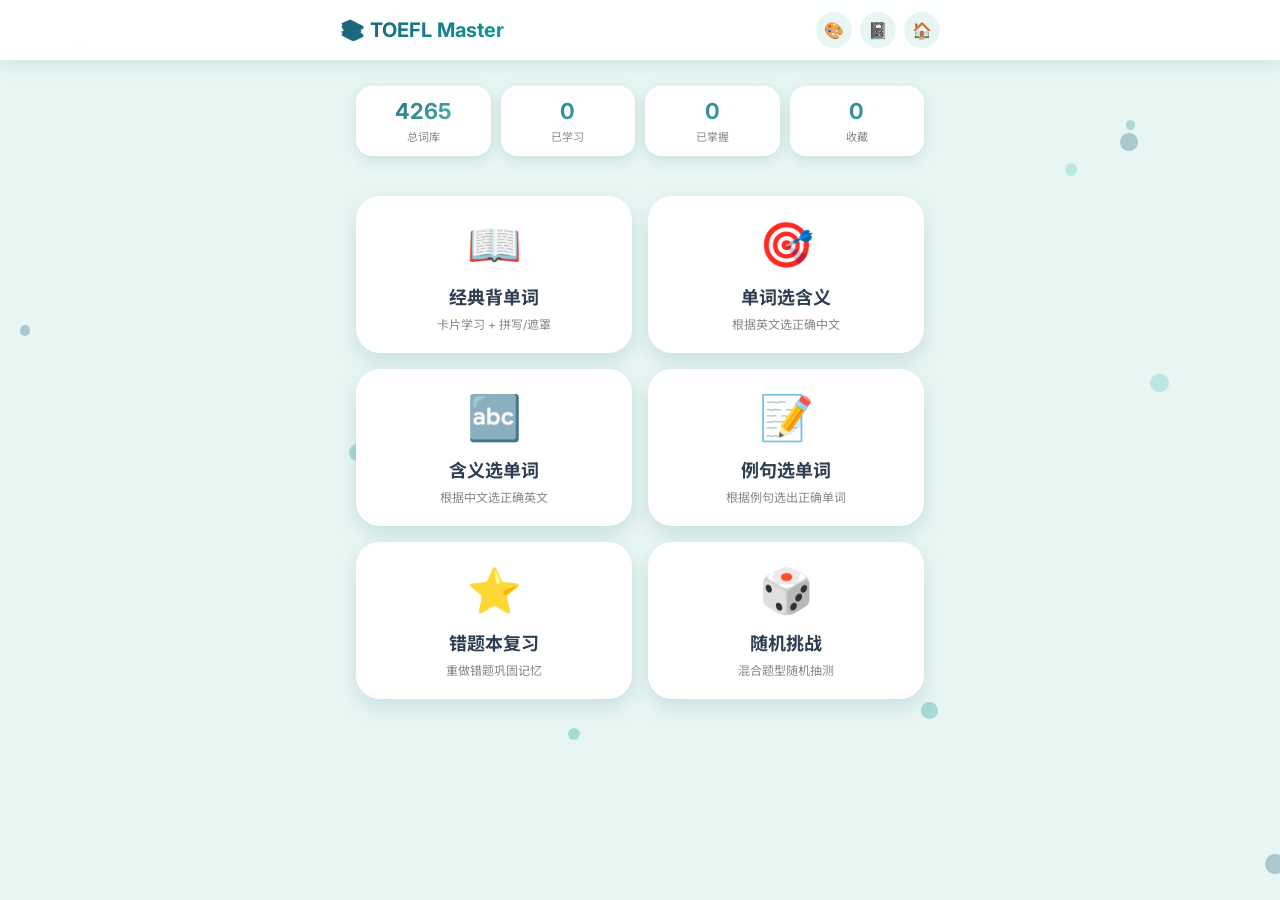
==== index.html @ 68f7ede8 "Update print statement from 'Hello' to 'Goodbye'" ====
<!DOCTYPE html>
<html lang="zh-CN">
<head>
    <meta charset="UTF-8">
    <meta name="viewport" content="width=device-width, initial-scale=1.0, maximum-scale=1.0, user-scalable=no">
    <title>TOEFL 单词记忆大师 - 多模式学习</title>
    <link href="https://fonts.googleapis.com/css2?family=Noto+Sans+SC:wght@300;400;500;700&family=Inter:wght@300;400;500;600;700&display=swap" rel="stylesheet">
    <style>
        /* 保留原所有样式变量，并增加新组件 */
        :root {
            --primary-1: #1a5f7a; --secondary-1: #159895; --accent-1: #57c5b6; --bg-1: #e8f6f3; --card-1: #ffffff; --text-1: #2c3e50; --shadow-1: rgba(26, 95, 122, 0.15);
            --primary-2: #6c5ce7; --secondary-2: #a29bfe; --accent-2: #fd79a8; --bg-2: #f0f0f5; --card-2: #ffffff; --text-2: #2d3436; --shadow-2: rgba(108, 92, 231, 0.15);
            --primary-3: #27ae60; --secondary-3: #2ecc71; --accent-3: #f39c12; --bg-3: #e8f8f0; --card-3: #ffffff; --text-3: #1e272e; --shadow-3: rgba(39, 174, 96, 0.15);
            --primary-4: #e67e22; --secondary-4: #f39c12; --accent-4: #e74c3c; --bg-4: #fef5e7; --card-4: #ffffff; --text-4: #2c3e50; --shadow-4: rgba(230, 126, 34, 0.15);
            --primary-5: #2c3e50; --secondary-5: #34495e; --accent-5: #e74c3c; --bg-5: #1a1a2e; --card-5: #16213e; --text-5: #ecf0f1; --shadow-5: rgba(0, 0, 0, 0.3);
            --primary: var(--primary-1); --secondary: var(--secondary-1); --accent: var(--accent-1); --bg: var(--bg-1); --card: var(--card-1); --text: var(--text-1); --shadow: var(--shadow-1);
        }
        * { margin: 0; padding: 0; box-sizing: border-box; -webkit-tap-highlight-color: transparent; }
        body { font-family: 'Inter', 'Noto Sans SC', sans-serif; background: var(--bg); color: var(--text); min-height: 100vh; transition: all 0.5s ease; overflow-x: hidden; }
        .particles { position: fixed; top: 0; left: 0; width: 100%; height: 100%; pointer-events: none; z-index: 0; overflow: hidden; }
        .particle { position: absolute; border-radius: 50%; opacity: 0.3; animation: float 15s infinite ease-in-out; }
        @keyframes float { 0%,100%{transform:translateY(0) translateX(0)} 25%{transform:translateY(-30px) translateX(20px)} 50%{transform:translateY(-15px) translateX(-20px)} 75%{transform:translateY(-40px) translateX(15px)}}
        .header { position: fixed; top: 0; left: 0; right: 0; background: rgba(255, 255, 255, 0.95); backdrop-filter: blur(20px); z-index: 1000; padding: 12px 16px; box-shadow: 0 2px 20px var(--shadow); }
        .header-content { max-width: 600px; margin: 0 auto; display: flex; justify-content: space-between; align-items: center; }
        .logo { font-size: 20px; font-weight: 700; background: linear-gradient(135deg, var(--primary), var(--secondary)); -webkit-background-clip: text; -webkit-text-fill-color: transparent; }
        .icon-btn { width: 36px; height: 36px; border-radius: 50%; border: none; background: var(--bg); color: var(--primary); display: inline-flex; align-items: center; justify-content: center; cursor: pointer; transition: 0.3s; font-size: 16px; margin-left: 8px; }
        .icon-btn:hover { background: var(--primary); color: white; transform: scale(1.05); }
        .main { padding-top: 70px; padding-bottom: 90px; max-width: 600px; margin: 0 auto; position: relative; z-index: 1; }
        /* 模式大厅卡片 */
        .mode-hall { display: grid; grid-template-columns: repeat(2, 1fr); gap: 16px; padding: 16px; }
        .mode-card { background: var(--card); border-radius: 24px; padding: 20px 12px; text-align: center; box-shadow: 0 8px 20px var(--shadow); transition: all 0.3s ease; cursor: pointer; border: 1px solid transparent; }
        .mode-card:hover { transform: translateY(-5px); border-color: var(--primary); }
        .mode-emoji { font-size: 44px; margin-bottom: 12px; }
        .mode-title { font-weight: 700; font-size: 18px; margin-bottom: 6px; }
        .mode-desc { font-size: 12px; color: #888; }
        /* 测验通用样式 */
        .quiz-card { background: var(--card); border-radius: 28px; margin: 16px; padding: 28px 20px; box-shadow: 0 12px 32px var(--shadow); }
        .quiz-question { font-size: 24px; font-weight: 700; text-align: center; margin-bottom: 28px; color: var(--primary); line-height: 1.4; }
        .quiz-options { display: flex; flex-direction: column; gap: 12px; margin: 24px 0; }
        .quiz-option { background: var(--bg); border-radius: 60px; padding: 14px 20px; font-size: 16px; font-weight: 500; text-align: center; cursor: pointer; transition: 0.2s; border: 2px solid transparent; }
        .quiz-option:hover { background: var(--secondary); color: white; transform: scale(1.02); }
        .quiz-option.selected { background: var(--primary); color: white; border-color: var(--accent); }
        .quiz-feedback { text-align: center; margin: 16px 0; font-size: 15px; font-weight: 500; padding: 12px; border-radius: 40px; }
        .feedback-correct { background: rgba(39, 174, 96, 0.2); color: #27ae60; }
        .feedback-wrong { background: rgba(231, 76, 60, 0.2); color: #e74c3c; }
        .quiz-nav { display: flex; gap: 12px; margin-top: 24px; }
        .btn-outline { background: transparent; border: 2px solid var(--primary); color: var(--primary); }
        .mistake-list { padding: 16px; }
        .mistake-item { background: var(--card); border-radius: 16px; padding: 14px; margin-bottom: 12px; box-shadow: 0 2px 8px var(--shadow); }
        .stats-bar { display: grid; grid-template-columns: repeat(4, 1fr); gap: 10px; padding: 16px; margin-bottom: 8px; }
        .stat-item { background: var(--card); border-radius: 16px; padding: 12px 8px; text-align: center; box-shadow: 0 4px 15px var(--shadow); }
        .stat-num { font-size: 22px; font-weight: 700; background: linear-gradient(135deg, var(--primary), var(--accent)); -webkit-background-clip: text; -webkit-text-fill-color: transparent; }
        .stat-label { font-size: 11px; color: #888; margin-top: 4px; }
        .btn { flex: 1; padding: 14px 20px; border-radius: 60px; border: none; font-size: 15px; font-weight: 600; cursor: pointer; transition: 0.3s; text-align: center; display: inline-flex; align-items: center; justify-content: center; gap: 6px; }
        .btn-primary { background: linear-gradient(135deg, var(--primary), var(--secondary)); color: white; box-shadow: 0 4px 15px var(--shadow); }
        .btn-secondary { background: var(--bg); color: var(--primary); border: 2px solid var(--bg); }
        .btn-danger { background: linear-gradient(135deg, #e74c3c, #c0392b); color: white; }
        .btn-success { background: linear-gradient(135deg, #27ae60, #2ecc71); color: white; }
        .toast { position: fixed; top: 80px; left: 50%; transform: translateX(-50%) translateY(-100px); background: var(--primary); color: white; padding: 12px 24px; border-radius: 60px; z-index: 3000; transition: 0.3s; opacity: 0; }
        .toast.show { transform: translateX(-50%) translateY(0); opacity: 1; }
        .overlay { position: fixed; top: 0; left: 0; right: 0; bottom: 0; background: rgba(0,0,0,0.5); z-index: 1500; opacity: 0; visibility: hidden; transition: 0.3s; }
        .overlay.show { opacity: 1; visibility: visible; }
        .theme-panel, .mode-panel { position: fixed; top: 0; right: -100%; width: 100%; max-width: 320px; height: 100vh; background: var(--card); z-index: 2000; transition: 0.4s; overflow-y: auto; }
        .theme-panel.open, .mode-panel.open { right: 0; }
        .back-home { margin: 8px 16px 0; background: var(--bg); border: none; border-radius: 40px; padding: 8px 16px; font-size: 14px; cursor: pointer; display: inline-flex; align-items: center; gap: 6px; }
        @media (max-width: 480px) { .mode-hall { grid-template-columns: 1fr; } .stats-bar { grid-template-columns: repeat(2, 1fr); } }
        [data-theme="5"] .header, [data-theme="5"] .bottom-bar { background: rgba(22,33,62,0.98); }
        [data-theme="5"] .quiz-card, [data-theme="5"] .mode-card { background: #1e3a5f; }
    </style>
</head>
<body>
    <div class="particles" id="particles"></div>
    <div class="toast" id="toast"></div>
    <div class="overlay" id="overlay" onclick="closeAllPanels()"></div>
    <header class="header">
        <div class="header-content">
            <div class="logo">📚 TOEFL Master</div>
            <div style="display: flex;">
                <button class="icon-btn" onclick="toggleThemePanel()">🎨</button>
                <button class="icon-btn" onclick="showMistakeNotebook()">📓</button>
                <button class="icon-btn" onclick="goHome()">🏠</button>
            </div>
        </div>
    </header>
    <main class="main" id="main"></main>

    <!-- 主题面板 -->
    <div class="theme-panel" id="themePanel"><div class="panel-header" style="padding:20px;display:flex;justify-content:space-between;"><h3>主题</h3><button class="panel-close" onclick="closeAllPanels()">✕</button></div><div class="theme-list" id="themeList"></div></div>
    <!-- 错题本侧栏 -->
    <div class="theme-panel" id="mistakePanel" style="right:-100%;"><div class="panel-header"><h3>📘 错题本</h3><button onclick="closeAllPanels()">✕</button></div><div id="mistakeListContainer" style="padding:16px;"></div><div style="padding:16px;"><button class="btn btn-primary" id="reviewMistakesBtn" onclick="startMistakeReview()">开始错题练习</button></div></div>

    <script>
        // ---------- 全局变量 ----------
        let words = [];
        let currentView = "home"; // home, learning, quiz, classic
        let activeQuizMode = null; // "word2meaning", "meaning2word", "example2word"
        let currentQuizQuestion = null;
        let quizSelectedOption = null;
        let quizFeedback = null;
        let mistakeNotebook = []; // { wordIndex, mode, wrongAnswer, correctAnswer, timestamp, questionText }
        
        // 经典背单词相关
        let classicMode = 'normal'; // normal, spell, mask, review, shuffle
        let currentClassicIndex = 0;
        let favorites = [], difficult = [], learned = {}, mastered = {};
        let classicWordList = [];
        
        // 存储键
        const STORAGE = {
            favorites: 'toefl_favorites', difficult: 'toefl_difficult', learned: 'toefl_learned', mastered: 'toefl_mastered',
            mistakes: 'toefl_mistakes', classicIndex: 'toefl_currentIndex', theme: 'toefl_theme', classicMode: 'toefl_classicMode'
        };
        function loadStorage() {
            favorites = JSON.parse(localStorage.getItem(STORAGE.favorites) || '[]');
            difficult = JSON.parse(localStorage.getItem(STORAGE.difficult) || '[]');
            learned = JSON.parse(localStorage.getItem(STORAGE.learned) || '{}');
            mastered = JSON.parse(localStorage.getItem(STORAGE.mastered) || '{}');
            mistakeNotebook = JSON.parse(localStorage.getItem(STORAGE.mistakes) || '[]');
            currentClassicIndex = parseInt(localStorage.getItem(STORAGE.classicIndex) || '0');
            classicMode = localStorage.getItem(STORAGE.classicMode) || 'normal';
        }
        function saveAll() {
            localStorage.setItem(STORAGE.favorites, JSON.stringify(favorites));
            localStorage.setItem(STORAGE.difficult, JSON.stringify(difficult));
            localStorage.setItem(STORAGE.learned, JSON.stringify(learned));
            localStorage.setItem(STORAGE.mastered, JSON.stringify(mastered));
            localStorage.setItem(STORAGE.mistakes, JSON.stringify(mistakeNotebook));
            localStorage.setItem(STORAGE.classicIndex, currentClassicIndex);
            localStorage.setItem(STORAGE.classicMode, classicMode);
        }
        
        // 辅助函数
        function showToast(msg) { let t = document.getElementById('toast'); t.innerText = msg; t.classList.add('show'); setTimeout(()=>t.classList.remove('show'),2000); }
        function closeAllPanels() { document.querySelectorAll('.theme-panel').forEach(p=>p.classList.remove('open')); document.getElementById('overlay').classList.remove('show'); }
        function toggleThemePanel() { document.getElementById('themePanel').classList.toggle('open'); document.getElementById('overlay').classList.toggle('show'); initThemeList(); }
        function initThemeList() { let container = document.getElementById('themeList'); if(!container)return; container.innerHTML = ['深海蓝','暮光紫','森林绿','暖阳橙','暗夜黑'].map((name,i)=>{ let id=i+1; return `<div class="theme-item" onclick="setTheme(${id})"><div class="theme-preview" style="background:linear-gradient(135deg,var(--primary-${id}),var(--secondary-${id}));"></div><div><h4>${name}</h4></div></div>`; }).join(''); }
        function setTheme(id) { document.body.setAttribute('data-theme',id); let root=document.documentElement; for(let i=1;i<=5;i++){ if(i===id){ root.style.setProperty('--primary',`var(--primary-${i})`); root.style.setProperty('--secondary',`var(--secondary-${i})`); root.style.setProperty('--accent',`var(--accent-${i})`); root.style.setProperty('--bg',`var(--bg-${i})`); root.style.setProperty('--card',`var(--card-${i})`); root.style.setProperty('--text',`var(--text-${i})`); root.style.setProperty('--shadow',`var(--shadow-${i})`); } } localStorage.setItem(STORAGE.theme,id); showToast('主题已切换'); closeAllPanels(); }
        
        // 首页渲染模式大厅
        function renderHome() {
            currentView = "home";
            const modes = [
                { emoji:"📖", title:"经典背单词", desc:"卡片学习 + 拼写/遮罩", action:()=>enterClassicMode() },
                { emoji:"🎯", title:"单词选含义", desc:"根据英文选正确中文", action:()=>startQuiz("word2meaning") },
                { emoji:"🔤", title:"含义选单词", desc:"根据中文选正确英文", action:()=>startQuiz("meaning2word") },
                { emoji:"📝", title:"例句选单词", desc:"根据例句选出正确单词", action:()=>startQuiz("example2word") },
                { emoji:"⭐", title:"错题本复习", desc:"重做错题巩固记忆", action:()=>startMistakeReview() },
                { emoji:"🎲", title:"随机挑战", desc:"混合题型随机抽测", action:()=>startRandomChallenge() }
            ];
            let stats = `<div class="stats-bar"><div class="stat-item"><div class="stat-num">${words.length}</div><div class="stat-label">总词库</div></div>
            <div class="stat-item"><div class="stat-num">${Object.keys(learned).length}</div><div class="stat-label">已学习</div></div>
            <div class="stat-item"><div class="stat-num">${Object.keys(mastered).length}</div><div class="stat-label">已掌握</div></div>
            <div class="stat-item"><div class="stat-num">${favorites.length}</div><div class="stat-label">收藏</div></div></div>`;
            let hall = `<div class="mode-hall">` + modes.map(m => `<div class="mode-card" onclick="(${m.action.toString()})()"><div class="mode-emoji">${m.emoji}</div><div class="mode-title">${m.title}</div><div class="mode-desc">${m.desc}</div></div>`).join('') + `</div>`;
            document.getElementById('main').innerHTML = stats + hall;
        }
        
        // 进入经典背单词模式 (保留原样)
        function enterClassicMode() {
            if(!words.length) return showToast("单词数据加载中");
            classicWordList = [...words];
            if(classicMode === 'shuffle') shuffleClassicList();
            else if(classicMode === 'review') { classicWordList = words.filter((_,i)=>difficult.includes(i)||favorites.includes(i)); if(!classicWordList.length){ showToast("无复习单词"); return; } }
            if(currentClassicIndex >= classicWordList.length) currentClassicIndex = 0;
            currentView = "classic";
            renderClassicWord();
        }
        function shuffleClassicList(){ for(let i=classicWordList.length-1;i>0;i--){ let j=Math.floor(Math.random()*(i+1)); [classicWordList[i],classicWordList[j]]=[classicWordList[j],classicWordList[i]]; } }
        function renderClassicWord(){
            if(!classicWordList.length) return;
            let w = classicWordList[currentClassicIndex];
            let realIdx = words.findIndex(ww=>ww['单词']===w['单词']);
            let isFav = favorites.includes(realIdx), isDiff = difficult.includes(realIdx);
            let html = `<div class="word-card"><div class="word-header"><div><div class="word-title">${w['单词']}</div><div class="word-phonetic">/${w['读音']}/</div></div><div><button class="action-btn" onclick="toggleClassicFavorite(${realIdx})">${isFav?'⭐':'☆'}</button><button class="action-btn" onclick="playWordAudio('${w['单词']}')">🔊</button></div></div>`;
            if(classicMode === 'mask') html+=`<div class="meaning-box mask-content" onclick="this.classList.toggle('reveal')"><div>${w['单词中文意思']}</div></div><div class="mask-hint">点击显示释义</div>`;
            else html+=`<div class="meaning-box"><div>${w['单词中文意思']}</div></div>`;
            if(w['记忆方法']) html+=`<div class="memory-card"><div>💡 ${w['记忆方法']}</div></div>`;
            if(w['搭配短语']) html+=`<div><span class="tag">${w['搭配短语']}</span></div>`;
            if(w['例句']) html+=`<div class="example-box"><div>📝 ${w['例句']}</div>${w['例句中文含义']?`<div>${w['例句中文含义']}</div>`:''}</div>`;
            if(classicMode === 'spell') html+=`<input type="text" id="spellInput" class="spell-input" placeholder="听发音后拼写单词" onkeypress="if(event.key==='Enter') checkSpellClassic('${w['单词']}')"><button class="btn btn-primary" onclick="checkSpellClassic('${w['单词']}')">检查拼写</button>`;
            html+=`<div style="margin-top:12px;">${isDiff?'<span class="tag">🤔难词</span>':''}${mastered[realIdx]?'<span class="tag">✅已掌握</span>':''}</div></div>`;
            document.getElementById('main').innerHTML = html + `<div style="position:fixed; bottom:70px; left:0; right:0; max-width:600px; margin:0 auto; display:flex; gap:10px; padding:12px; background:var(--card); border-radius:60px; box-shadow:0 -2px 12px var(--shadow); z-index:100;"><button class="btn btn-secondary" onclick="prevClassic()">◀ 上一个</button><button class="btn btn-danger" onclick="markDifficultClassic(${realIdx})">🤔 难词</button><button class="btn btn-success" onclick="markMasteredClassic(${realIdx})">✅ 掌握</button><button class="btn btn-primary" onclick="nextClassic()">下一个 ▶</button></div>`;
            saveAll();
        }
        function toggleClassicFavorite(idx){ let pos=favorites.indexOf(idx); pos===-1?favorites.push(idx):favorites.splice(pos,1); saveAll(); renderClassicWord(); updateHomeStats(); }
        function markDifficultClassic(idx){ if(!difficult.includes(idx)) difficult.push(idx); else difficult=difficult.filter(i=>i!==idx); saveAll(); renderClassicWord(); }
        function markMasteredClassic(idx){ mastered[idx]=true; learned[idx]=true; difficult=difficult.filter(i=>i!==idx); saveAll(); renderClassicWord(); setTimeout(()=>nextClassic(),600); }
        function prevClassic(){ if(currentClassicIndex>0) currentClassicIndex--; else currentClassicIndex=classicWordList.length-1; renderClassicWord(); }
        function nextClassic(){ if(currentClassicIndex<classicWordList.length-1) currentClassicIndex++; else currentClassicIndex=0; renderClassicWord(); saveAll(); }
        function checkSpellClassic(correctWord){ let input=document.getElementById('spellInput'); if(!input) return; if(input.value.trim().toLowerCase()===correctWord.toLowerCase()){ showToast("✅拼写正确"); markMasteredClassic(words.findIndex(w=>w['单词']===correctWord)); }else{ showToast(`❌正确: ${correctWord}`); let idx=words.findIndex(w=>w['单词']===correctWord); if(idx!==-1 && !difficult.includes(idx)) difficult.push(idx); saveAll(); } input.value=''; }
        function playWordAudio(word){ new Audio(`https://dict.youdao.com/dictvoice?type=2&audio=${encodeURIComponent(word)}`).play().catch(e=>showToast("发音失败")); }
        
        // ---------- 新测验模块 (单词选义/含义选词/例句选词) ----------
        async function startQuiz(mode){
            if(!words.length){ showToast("单词加载中"); return; }
            activeQuizMode = mode;
            currentView = "quiz";
            generateQuizQuestion();
        }
        function generateQuizQuestion(){
            if(!words.length) return;
            let randomIndex = Math.floor(Math.random() * words.length);
            let wordObj = words[randomIndex];
            let correctAnswer = '';
            let questionText = '';
            let options = [];
            if(activeQuizMode === 'word2meaning'){
                questionText = `📖 "${wordObj['单词']}" 的含义是？`;
                correctAnswer = wordObj['单词中文意思'];
                let otherMeanings = words.filter((_,i)=>i!==randomIndex).map(w=>w['单词中文意思']).filter(v=>v && v!==correctAnswer);
                let distinct = [...new Set([correctAnswer, ...otherMeanings])];
                options = distinct.slice(0,4);
                if(options.length<4) options=[correctAnswer, "持续的", "明显的", "丰富的"].slice(0,4);
                options = shuffleArray(options);
            } 
            else if(activeQuizMode === 'meaning2word'){
                questionText = `🔤 "${wordObj['单词中文意思']}" 对应的英文单词是？`;
                correctAnswer = wordObj['单词'];
                let otherWords = words.filter((_,i)=>i!==randomIndex).map(w=>w['单词']).filter(v=>v && v!==correctAnswer);
                options = [...new Set([correctAnswer, ...otherWords])].slice(0,4);
                if(options.length<4) options=[correctAnswer, "abandon", "benevolent", "catalyst"].slice(0,4);
                options = shuffleArray(options);
            }
            else if(activeQuizMode === 'example2word'){
                if(!wordObj['例句'] || wordObj['例句'].trim()===''){
                    generateQuizQuestion(); return;
                }
                questionText = `📝 根据例句选出合适的单词：<br>“${wordObj['例句']}”`;
                correctAnswer = wordObj['单词'];
                let otherWords = words.filter((_,i)=>i!==randomIndex).map(w=>w['单词']).filter(v=>v && v!==correctAnswer);
                options = [...new Set([correctAnswer, ...otherWords])].slice(0,4);
                if(options.length<4) options=[correctAnswer, "prevalent", "mitigate", "ambiguous"].slice(0,4);
                options = shuffleArray(options);
            }
            currentQuizQuestion = { wordIndex: randomIndex, correct: correctAnswer, options, questionText, mode: activeQuizMode, wordObj };
            quizSelectedOption = null;
            quizFeedback = null;
            renderQuizUI();
        }
        function shuffleArray(arr){ for(let i=arr.length-1;i>0;i--){ let j=Math.floor(Math.random()*(i+1)); [arr[i],arr[j]]=[arr[j],arr[i]]; } return arr; }
        function renderQuizUI(){
            if(!currentQuizQuestion) return;
            let optsHtml = currentQuizQuestion.options.map(opt => `<div class="quiz-option" data-value="${escapeHtml(opt)}" onclick="selectQuizOption('${escapeHtml(opt)}')">${opt}</div>`).join('');
            let feedbackHtml = quizFeedback ? `<div class="quiz-feedback ${quizFeedback.type}">${quizFeedback.message}</div>` : '';
            let nextBtn = quizFeedback ? `<button class="btn btn-primary" onclick="nextQuizQuestion()">下一题 ▶</button>` : `<button class="btn btn-primary" onclick="submitQuizAnswer()">提交答案</button>`;
            let html = `<div class="quiz-card"><div class="quiz-question">${currentQuizQuestion.questionText}</div><div class="quiz-options" id="quizOptions">${optsHtml}</div>${feedbackHtml}<div class="quiz-nav">${nextBtn}<button class="btn btn-secondary" onclick="goHome()">🏠 返回首页</button></div></div>`;
            document.getElementById('main').innerHTML = html;
            if(quizSelectedOption) document.querySelectorAll('.quiz-option').forEach(el=>{ if(el.dataset.value === quizSelectedOption) el.classList.add('selected'); });
        }
        function selectQuizOption(opt){ quizSelectedOption = opt; renderQuizUI(); }
        function submitQuizAnswer(){
            if(!quizSelectedOption){ showToast("请选择一个选项"); return; }
            let isCorrect = (quizSelectedOption === currentQuizQuestion.correct);
            if(isCorrect){
                quizFeedback = { type:"feedback-correct", message:"✅ 回答正确！很棒！" };
                // 正确时自动记录掌握（可选）但不要增加错题
                showToast("✓ 正确");
            } else {
                quizFeedback = { type:"feedback-wrong", message:`❌ 错误！正确答案：${currentQuizQuestion.correct}` };
                // 记录错题
                let mistake = {
                    wordIndex: currentQuizQuestion.wordIndex,
                    mode: activeQuizMode,
                    wrongAnswer: quizSelectedOption,
                    correctAnswer: currentQuizQuestion.correct,
                    timestamp: Date.now(),
                    questionText: currentQuizQuestion.questionText.replace(/<br>/g,' ')
                };
                mistakeNotebook.unshift(mistake);
                if(mistakeNotebook.length > 200) mistakeNotebook.pop();
                saveAll();
                showToast("已加入错题本");
            }
            renderQuizUI();
        }
        function nextQuizQuestion(){ generateQuizQuestion(); }
        
        // 随机挑战 (混合三种题型)
        async function startRandomChallenge(){
            if(!words.length) return;
            let modes = ["word2meaning","meaning2word","example2word"];
            activeQuizMode = modes[Math.floor(Math.random()*3)];
            currentView = "quiz";
            generateQuizQuestion();
        }
        
        // 错题本功能
        function showMistakeNotebook(){
            let container = document.getElementById('mistakeListContainer');
            if(!mistakeNotebook.length){ container.innerHTML = '<div style="text-align:center;padding:40px;">📭 暂无错题，继续挑战吧！</div>'; }
            else {
                container.innerHTML = mistakeNotebook.slice(0,50).map((m,idx)=>`<div class="mistake-item"><div><strong>${getWordByIndex(m.wordIndex)?.单词 || '未知单词'}</strong></div><div style="font-size:13px;">❌ 你的答案: ${m.wrongAnswer}<br>✅ 正确答案: ${m.correctAnswer}</div><div style="font-size:11px;color:#888;">${new Date(m.timestamp).toLocaleString()}</div><button class="btn btn-secondary" style="margin-top:8px;padding:6px;" onclick="retryMistake(${idx})">重练本题</button></div>`).join('');
            }
            document.getElementById('mistakePanel').classList.add('open');
            document.getElementById('overlay').classList.add('show');
        }
        function getWordByIndex(idx){ return words[idx] || null; }
        function retryMistake(idx){
            let mistake = mistakeNotebook[idx];
            if(!mistake) return;
            activeQuizMode = mistake.mode;
            // 重新构建当前题目
            let word = words[mistake.wordIndex];
            if(!word){ showToast("单词不存在"); return; }
            let correctAnswer = mistake.correctAnswer;
            let options = [];
            if(mistake.mode === 'word2meaning'){
                let others = words.filter((_,i)=>i!==mistake.wordIndex).map(w=>w['单词中文意思']).filter(v=>v && v!==correctAnswer);
                options = [...new Set([correctAnswer, ...others])].slice(0,4);
                if(options.length<4) options=[correctAnswer,"复杂","简单","重要"].slice(0,4);
                currentQuizQuestion = { wordIndex: mistake.wordIndex, correct: correctAnswer, options: shuffleArray(options), questionText: `📖 "${word['单词']}" 的含义是？`, mode: mistake.mode, wordObj: word };
            } else if(mistake.mode === 'meaning2word'){
                let others = words.filter((_,i)=>i!==mistake.wordIndex).map(w=>w['单词']).filter(v=>v && v!==correctAnswer);
                options = [...new Set([correctAnswer, ...others])].slice(0,4);
                if(options.length<4) options=[correctAnswer,"abandon","benevolent","catalyst"].slice(0,4);
                currentQuizQuestion = { wordIndex: mistake.wordIndex, correct: correctAnswer, options: shuffleArray(options), questionText: `🔤 "${word['单词中文意思']}" 对应的英文单词是？`, mode: mistake.mode, wordObj: word };
            } else if(mistake.mode === 'example2word'){
                let others = words.filter((_,i)=>i!==mistake.wordIndex).map(w=>w['单词']).filter(v=>v && v!==correctAnswer);
                options = [...new Set([correctAnswer, ...others])].slice(0,4);
                if(options.length<4) options=[correctAnswer,"prevalent","mitigate","ambiguous"].slice(0,4);
                currentQuizQuestion = { wordIndex: mistake.wordIndex, correct: correctAnswer, options: shuffleArray(options), questionText: `📝 根据例句选出单词：<br>“${word['例句']}”`, mode: mistake.mode, wordObj: word };
            }
            quizSelectedOption = null; quizFeedback = null; currentView = "quiz"; closeAllPanels(); renderQuizUI();
        }
        function startMistakeReview(){
            if(!mistakeNotebook.length){ showToast("暂无错题，先去做题吧"); return; }
            // 抽取第一个错题复习
            retryMistake(0);
        }
        
        // 更新全局统计显示在首页
        function updateHomeStats(){ if(currentView === 'home') renderHome(); }
        
        // 辅助转义
        function escapeHtml(str){ return String(str).replace(/[&<>]/g, function(m){if(m==='&') return '&amp;'; if(m==='<') return '&lt;'; if(m==='>') return '&gt;'; return m;}); }
        
        function goHome(){ renderHome(); saveAll(); }
        
        // 加载单词数据 + 初始化
        async function loadWordsAndStart(){
            let paths = ['toefl_vocabulary.json','./toefl_vocabulary.json','../toefl_vocabulary.json','data/toefl_vocabulary.json'];
            for(let p of paths){
                try{
                    let resp = await fetch(p);
                    if(resp.ok){ words = await resp.json(); break; }
                }catch(e){}
            }
            if(!words.length){ document.getElementById('main').innerHTML = `<div class="word-card"><h3>⚠️ 未找到单词文件</h3><p>请确保 toefl_vocabulary.json 存在</p><button class="btn btn-primary" onclick="location.reload()">重试</button></div>`; return; }
            loadStorage();
            let savedTheme = localStorage.getItem(STORAGE.theme) || 1;
            setTheme(parseInt(savedTheme));
            createParticles();
            renderHome();
        }
        function createParticles(){ let container=document.getElementById('particles'); let colors=['var(--primary)','var(--secondary)','var(--accent)']; for(let i=0;i<15;i++){ let p=document.createElement('div'); p.className='particle'; p.style.left=Math.random()*100+'%'; p.style.top=Math.random()*100+'%'; p.style.width=(Math.random()*20+5)+'px'; p.style.height=p.style.width; p.style.background=colors[Math.floor(Math.random()*colors.length)]; p.style.animationDelay=Math.random()*15+'s'; container.appendChild(p); } }
        window.onload = loadWordsAndStart;
        // 暴露全局方法
        window.goHome=goHome; window.toggleThemePanel=toggleThemePanel; window.closeAllPanels=closeAllPanels; window.setTheme=setTheme;
        window.enterClassicMode=enterClassicMode; window.startQuiz=startQuiz; window.startRandomChallenge=startRandomChallenge;
        window.selectQuizOption=selectQuizOption; window.submitQuizAnswer=submitQuizAnswer; window.nextQuizQuestion=nextQuizQuestion;
        window.toggleClassicFavorite=toggleClassicFavorite; window.markDifficultClassic=markDifficultClassic; window.markMasteredClassic=markMasteredClassic;
        window.prevClassic=prevClassic; window.nextClassic=nextClassic; window.checkSpellClassic=checkSpellClassic; window.playWordAudio=playWordAudio;
        window.showMistakeNotebook=showMistakeNotebook; window.retryMistake=retryMistake; window.startMistakeReview=startMistakeReview;
        window.generateQuizQuestion=generateQuizQuestion; window.renderQuizUI=renderQuizUI;
    </script>
</body>
</html>
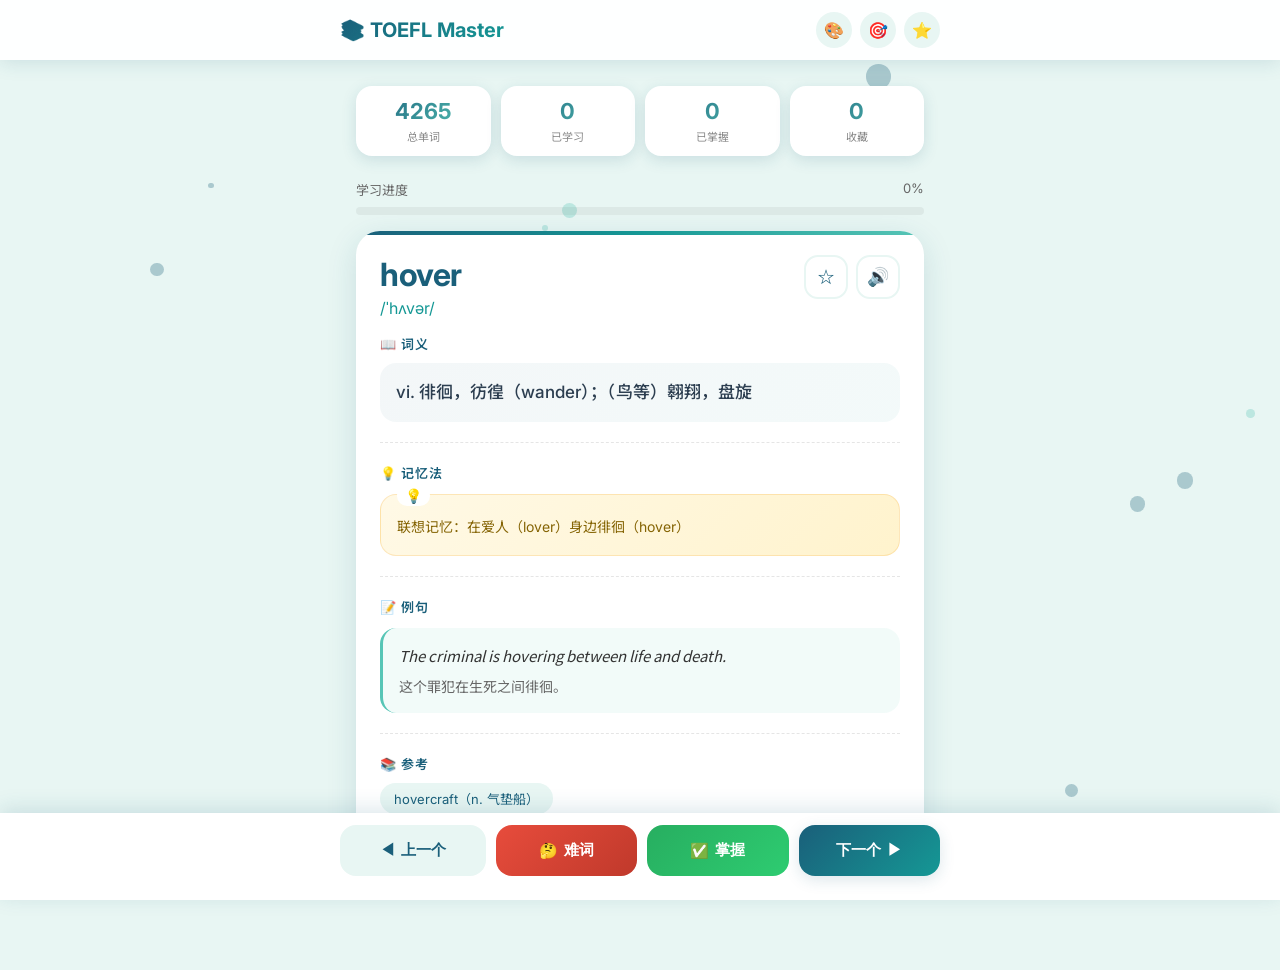
==== commit 1c935e41: "Update print statement from 'Hello' to 'Goodbye'" ====
--- a/index.html
+++ b/index.html
@@ -3,365 +3,1997 @@
 <head>
     <meta charset="UTF-8">
     <meta name="viewport" content="width=device-width, initial-scale=1.0, maximum-scale=1.0, user-scalable=no">
-    <title>TOEFL 单词记忆大师 - 多模式学习</title>
+    <title>TOEFL 单词记忆大师</title>
     <link href="https://fonts.googleapis.com/css2?family=Noto+Sans+SC:wght@300;400;500;700&family=Inter:wght@300;400;500;600;700&display=swap" rel="stylesheet">
     <style>
-        /* 保留原所有样式变量，并增加新组件 */
         :root {
-            --primary-1: #1a5f7a; --secondary-1: #159895; --accent-1: #57c5b6; --bg-1: #e8f6f3; --card-1: #ffffff; --text-1: #2c3e50; --shadow-1: rgba(26, 95, 122, 0.15);
-            --primary-2: #6c5ce7; --secondary-2: #a29bfe; --accent-2: #fd79a8; --bg-2: #f0f0f5; --card-2: #ffffff; --text-2: #2d3436; --shadow-2: rgba(108, 92, 231, 0.15);
-            --primary-3: #27ae60; --secondary-3: #2ecc71; --accent-3: #f39c12; --bg-3: #e8f8f0; --card-3: #ffffff; --text-3: #1e272e; --shadow-3: rgba(39, 174, 96, 0.15);
-            --primary-4: #e67e22; --secondary-4: #f39c12; --accent-4: #e74c3c; --bg-4: #fef5e7; --card-4: #ffffff; --text-4: #2c3e50; --shadow-4: rgba(230, 126, 34, 0.15);
-            --primary-5: #2c3e50; --secondary-5: #34495e; --accent-5: #e74c3c; --bg-5: #1a1a2e; --card-5: #16213e; --text-5: #ecf0f1; --shadow-5: rgba(0, 0, 0, 0.3);
-            --primary: var(--primary-1); --secondary: var(--secondary-1); --accent: var(--accent-1); --bg: var(--bg-1); --card: var(--card-1); --text: var(--text-1); --shadow: var(--shadow-1);
-        }
-        * { margin: 0; padding: 0; box-sizing: border-box; -webkit-tap-highlight-color: transparent; }
-        body { font-family: 'Inter', 'Noto Sans SC', sans-serif; background: var(--bg); color: var(--text); min-height: 100vh; transition: all 0.5s ease; overflow-x: hidden; }
-        .particles { position: fixed; top: 0; left: 0; width: 100%; height: 100%; pointer-events: none; z-index: 0; overflow: hidden; }
-        .particle { position: absolute; border-radius: 50%; opacity: 0.3; animation: float 15s infinite ease-in-out; }
-        @keyframes float { 0%,100%{transform:translateY(0) translateX(0)} 25%{transform:translateY(-30px) translateX(20px)} 50%{transform:translateY(-15px) translateX(-20px)} 75%{transform:translateY(-40px) translateX(15px)}}
-        .header { position: fixed; top: 0; left: 0; right: 0; background: rgba(255, 255, 255, 0.95); backdrop-filter: blur(20px); z-index: 1000; padding: 12px 16px; box-shadow: 0 2px 20px var(--shadow); }
-        .header-content { max-width: 600px; margin: 0 auto; display: flex; justify-content: space-between; align-items: center; }
-        .logo { font-size: 20px; font-weight: 700; background: linear-gradient(135deg, var(--primary), var(--secondary)); -webkit-background-clip: text; -webkit-text-fill-color: transparent; }
-        .icon-btn { width: 36px; height: 36px; border-radius: 50%; border: none; background: var(--bg); color: var(--primary); display: inline-flex; align-items: center; justify-content: center; cursor: pointer; transition: 0.3s; font-size: 16px; margin-left: 8px; }
-        .icon-btn:hover { background: var(--primary); color: white; transform: scale(1.05); }
-        .main { padding-top: 70px; padding-bottom: 90px; max-width: 600px; margin: 0 auto; position: relative; z-index: 1; }
-        /* 模式大厅卡片 */
-        .mode-hall { display: grid; grid-template-columns: repeat(2, 1fr); gap: 16px; padding: 16px; }
-        .mode-card { background: var(--card); border-radius: 24px; padding: 20px 12px; text-align: center; box-shadow: 0 8px 20px var(--shadow); transition: all 0.3s ease; cursor: pointer; border: 1px solid transparent; }
-        .mode-card:hover { transform: translateY(-5px); border-color: var(--primary); }
-        .mode-emoji { font-size: 44px; margin-bottom: 12px; }
-        .mode-title { font-weight: 700; font-size: 18px; margin-bottom: 6px; }
-        .mode-desc { font-size: 12px; color: #888; }
-        /* 测验通用样式 */
-        .quiz-card { background: var(--card); border-radius: 28px; margin: 16px; padding: 28px 20px; box-shadow: 0 12px 32px var(--shadow); }
-        .quiz-question { font-size: 24px; font-weight: 700; text-align: center; margin-bottom: 28px; color: var(--primary); line-height: 1.4; }
-        .quiz-options { display: flex; flex-direction: column; gap: 12px; margin: 24px 0; }
-        .quiz-option { background: var(--bg); border-radius: 60px; padding: 14px 20px; font-size: 16px; font-weight: 500; text-align: center; cursor: pointer; transition: 0.2s; border: 2px solid transparent; }
-        .quiz-option:hover { background: var(--secondary); color: white; transform: scale(1.02); }
-        .quiz-option.selected { background: var(--primary); color: white; border-color: var(--accent); }
-        .quiz-feedback { text-align: center; margin: 16px 0; font-size: 15px; font-weight: 500; padding: 12px; border-radius: 40px; }
-        .feedback-correct { background: rgba(39, 174, 96, 0.2); color: #27ae60; }
-        .feedback-wrong { background: rgba(231, 76, 60, 0.2); color: #e74c3c; }
-        .quiz-nav { display: flex; gap: 12px; margin-top: 24px; }
-        .btn-outline { background: transparent; border: 2px solid var(--primary); color: var(--primary); }
-        .mistake-list { padding: 16px; }
-        .mistake-item { background: var(--card); border-radius: 16px; padding: 14px; margin-bottom: 12px; box-shadow: 0 2px 8px var(--shadow); }
-        .stats-bar { display: grid; grid-template-columns: repeat(4, 1fr); gap: 10px; padding: 16px; margin-bottom: 8px; }
-        .stat-item { background: var(--card); border-radius: 16px; padding: 12px 8px; text-align: center; box-shadow: 0 4px 15px var(--shadow); }
-        .stat-num { font-size: 22px; font-weight: 700; background: linear-gradient(135deg, var(--primary), var(--accent)); -webkit-background-clip: text; -webkit-text-fill-color: transparent; }
-        .stat-label { font-size: 11px; color: #888; margin-top: 4px; }
-        .btn { flex: 1; padding: 14px 20px; border-radius: 60px; border: none; font-size: 15px; font-weight: 600; cursor: pointer; transition: 0.3s; text-align: center; display: inline-flex; align-items: center; justify-content: center; gap: 6px; }
-        .btn-primary { background: linear-gradient(135deg, var(--primary), var(--secondary)); color: white; box-shadow: 0 4px 15px var(--shadow); }
-        .btn-secondary { background: var(--bg); color: var(--primary); border: 2px solid var(--bg); }
-        .btn-danger { background: linear-gradient(135deg, #e74c3c, #c0392b); color: white; }
-        .btn-success { background: linear-gradient(135deg, #27ae60, #2ecc71); color: white; }
-        .toast { position: fixed; top: 80px; left: 50%; transform: translateX(-50%) translateY(-100px); background: var(--primary); color: white; padding: 12px 24px; border-radius: 60px; z-index: 3000; transition: 0.3s; opacity: 0; }
-        .toast.show { transform: translateX(-50%) translateY(0); opacity: 1; }
-        .overlay { position: fixed; top: 0; left: 0; right: 0; bottom: 0; background: rgba(0,0,0,0.5); z-index: 1500; opacity: 0; visibility: hidden; transition: 0.3s; }
-        .overlay.show { opacity: 1; visibility: visible; }
-        .theme-panel, .mode-panel { position: fixed; top: 0; right: -100%; width: 100%; max-width: 320px; height: 100vh; background: var(--card); z-index: 2000; transition: 0.4s; overflow-y: auto; }
-        .theme-panel.open, .mode-panel.open { right: 0; }
-        .back-home { margin: 8px 16px 0; background: var(--bg); border: none; border-radius: 40px; padding: 8px 16px; font-size: 14px; cursor: pointer; display: inline-flex; align-items: center; gap: 6px; }
-        @media (max-width: 480px) { .mode-hall { grid-template-columns: 1fr; } .stats-bar { grid-template-columns: repeat(2, 1fr); } }
-        [data-theme="5"] .header, [data-theme="5"] .bottom-bar { background: rgba(22,33,62,0.98); }
-        [data-theme="5"] .quiz-card, [data-theme="5"] .mode-card { background: #1e3a5f; }
+            /* 主题1: 深海蓝 */
+            --primary-1: #1a5f7a;
+            --secondary-1: #159895;
+            --accent-1: #57c5b6;
+            --bg-1: #e8f6f3;
+            --card-1: #ffffff;
+            --text-1: #2c3e50;
+            --shadow-1: rgba(26, 95, 122, 0.15);
+
+            /* 主题2: 暮光紫 */
+            --primary-2: #6c5ce7;
+            --secondary-2: #a29bfe;
+            --accent-2: #fd79a8;
+            --bg-2: #f0f0f5;
+            --card-2: #ffffff;
+            --text-2: #2d3436;
+            --shadow-2: rgba(108, 92, 231, 0.15);
+
+            /* 主题3: 森林绿 */
+            --primary-3: #27ae60;
+            --secondary-3: #2ecc71;
+            --accent-3: #f39c12;
+            --bg-3: #e8f8f0;
+            --card-3: #ffffff;
+            --text-3: #1e272e;
+            --shadow-3: rgba(39, 174, 96, 0.15);
+
+            /* 主题4: 暖阳橙 */
+            --primary-4: #e67e22;
+            --secondary-4: #f39c12;
+            --accent-4: #e74c3c;
+            --bg-4: #fef5e7;
+            --card-4: #ffffff;
+            --text-4: #2c3e50;
+            --shadow-4: rgba(230, 126, 34, 0.15);
+
+            /* 主题5: 暗夜黑 */
+            --primary-5: #2c3e50;
+            --secondary-5: #34495e;
+            --accent-5: #e74c3c;
+            --bg-5: #1a1a2e;
+            --card-5: #16213e;
+            --text-5: #ecf0f1;
+            --shadow-5: rgba(0, 0, 0, 0.3);
+
+            /* 当前主题 */
+            --primary: var(--primary-1);
+            --secondary: var(--secondary-1);
+            --accent: var(--accent-1);
+            --bg: var(--bg-1);
+            --card: var(--card-1);
+            --text: var(--text-1);
+            --shadow: var(--shadow-1);
+        }
+
+        * {
+            margin: 0;
+            padding: 0;
+            box-sizing: border-box;
+            -webkit-tap-highlight-color: transparent;
+        }
+
+        body {
+            font-family: 'Inter', 'Noto Sans SC', sans-serif;
+            background: var(--bg);
+            color: var(--text);
+            min-height: 100vh;
+            transition: all 0.5s ease;
+            overflow-x: hidden;
+        }
+
+        /* 粒子背景效果 */
+        .particles {
+            position: fixed;
+            top: 0;
+            left: 0;
+            width: 100%;
+            height: 100%;
+            pointer-events: none;
+            z-index: 0;
+            overflow: hidden;
+        }
+
+        .particle {
+            position: absolute;
+            border-radius: 50%;
+            opacity: 0.3;
+            animation: float 15s infinite ease-in-out;
+        }
+
+        @keyframes float {
+            0%, 100% { transform: translateY(0) translateX(0) rotate(0deg); }
+            25% { transform: translateY(-30px) translateX(20px) rotate(90deg); }
+            50% { transform: translateY(-15px) translateX(-20px) rotate(180deg); }
+            75% { transform: translateY(-40px) translateX(15px) rotate(270deg); }
+        }
+
+        /* 顶部导航 */
+        .header {
+            position: fixed;
+            top: 0;
+            left: 0;
+            right: 0;
+            background: rgba(255, 255, 255, 0.95);
+            backdrop-filter: blur(20px);
+            -webkit-backdrop-filter: blur(20px);
+            z-index: 1000;
+            padding: 12px 16px;
+            box-shadow: 0 2px 20px var(--shadow);
+            transition: all 0.5s ease;
+        }
+
+        .header-content {
+            max-width: 600px;
+            margin: 0 auto;
+            display: flex;
+            justify-content: space-between;
+            align-items: center;
+        }
+
+        .logo {
+            font-size: 20px;
+            font-weight: 700;
+            background: linear-gradient(135deg, var(--primary), var(--secondary));
+            -webkit-background-clip: text;
+            -webkit-text-fill-color: transparent;
+            background-clip: text;
+        }
+
+        .header-btns {
+            display: flex;
+            gap: 8px;
+        }
+
+        .icon-btn {
+            width: 36px;
+            height: 36px;
+            border-radius: 50%;
+            border: none;
+            background: var(--bg);
+            color: var(--primary);
+            display: flex;
+            align-items: center;
+            justify-content: center;
+            cursor: pointer;
+            transition: all 0.3s ease;
+            font-size: 16px;
+        }
+
+        .icon-btn:hover {
+            background: var(--primary);
+            color: white;
+            transform: scale(1.1);
+        }
+
+        /* 主内容区 */
+        .main {
+            padding-top: 70px;
+            padding-bottom: 100px;
+            max-width: 600px;
+            margin: 0 auto;
+            position: relative;
+            z-index: 1;
+        }
+
+        /* 统计卡片 */
+        .stats-bar {
+            display: grid;
+            grid-template-columns: repeat(4, 1fr);
+            gap: 10px;
+            padding: 16px;
+            margin-bottom: 8px;
+        }
+
+        .stat-item {
+            background: var(--card);
+            border-radius: 16px;
+            padding: 12px 8px;
+            text-align: center;
+            box-shadow: 0 4px 15px var(--shadow);
+            transition: all 0.3s ease;
+        }
+
+        .stat-item:hover {
+            transform: translateY(-3px);
+        }
+
+        .stat-num {
+            font-size: 22px;
+            font-weight: 700;
+            background: linear-gradient(135deg, var(--primary), var(--accent));
+            -webkit-background-clip: text;
+            -webkit-text-fill-color: transparent;
+            background-clip: text;
+        }
+
+        .stat-label {
+            font-size: 11px;
+            color: #888;
+            margin-top: 4px;
+        }
+
+        /* 进度条 */
+        .progress-section {
+            padding: 0 16px;
+            margin-bottom: 16px;
+        }
+
+        .progress-info {
+            display: flex;
+            justify-content: space-between;
+            margin-bottom: 8px;
+            font-size: 13px;
+            color: #666;
+        }
+
+        .progress-bar {
+            height: 8px;
+            background: rgba(0,0,0,0.05);
+            border-radius: 4px;
+            overflow: hidden;
+        }
+
+        .progress-fill {
+            height: 100%;
+            background: linear-gradient(90deg, var(--primary), var(--secondary));
+            border-radius: 4px;
+            transition: width 0.5s ease;
+            position: relative;
+            overflow: hidden;
+        }
+
+        .progress-fill::after {
+            content: '';
+            position: absolute;
+            top: 0;
+            left: 0;
+            right: 0;
+            bottom: 0;
+            background: linear-gradient(90deg, transparent, rgba(255,255,255,0.4), transparent);
+            animation: shimmer 2s infinite;
+        }
+
+        @keyframes shimmer {
+            0% { transform: translateX(-100%); }
+            100% { transform: translateX(100%); }
+        }
+
+        /* 单词卡片 */
+        .word-card {
+            background: var(--card);
+            border-radius: 24px;
+            margin: 16px;
+            padding: 24px;
+            box-shadow: 0 8px 30px var(--shadow);
+            transition: all 0.5s ease;
+            position: relative;
+            overflow: hidden;
+        }
+
+        .word-card::before {
+            content: '';
+            position: absolute;
+            top: 0;
+            left: 0;
+            right: 0;
+            height: 4px;
+            background: linear-gradient(90deg, var(--primary), var(--secondary), var(--accent));
+        }
+
+        .word-header {
+            display: flex;
+            justify-content: space-between;
+            align-items: flex-start;
+            margin-bottom: 16px;
+        }
+
+        .word-title {
+            font-size: 32px;
+            font-weight: 700;
+            color: var(--primary);
+            letter-spacing: -0.5px;
+        }
+
+        .word-phonetic {
+            font-size: 16px;
+            color: var(--secondary);
+            margin-top: 4px;
+            font-family: 'Inter', sans-serif;
+        }
+
+        .word-actions {
+            display: flex;
+            gap: 8px;
+        }
+
+        .action-btn {
+            width: 44px;
+            height: 44px;
+            border-radius: 14px;
+            border: 2px solid var(--bg);
+            background: transparent;
+            color: var(--primary);
+            display: flex;
+            align-items: center;
+            justify-content: center;
+            cursor: pointer;
+            transition: all 0.3s ease;
+            font-size: 18px;
+        }
+
+        .action-btn:hover, .action-btn.active {
+            background: var(--primary);
+            color: white;
+            border-color: var(--primary);
+            transform: scale(1.05);
+        }
+
+        .action-btn.favorite.active {
+            background: #e74c3c;
+            border-color: #e74c3c;
+        }
+
+        /* 标签 */
+        .tag {
+            display: inline-block;
+            padding: 4px 12px;
+            border-radius: 20px;
+            font-size: 12px;
+            font-weight: 500;
+            margin-right: 6px;
+            margin-bottom: 6px;
+        }
+
+        .tag-meaning {
+            background: rgba(26, 95, 122, 0.1);
+            color: var(--primary);
+        }
+
+        .tag-memory {
+            background: rgba(87, 197, 182, 0.15);
+            color: #159895;
+        }
+
+        .tag-phrase {
+            background: rgba(230, 126, 34, 0.1);
+            color: #e67e22;
+        }
+
+        /* 内容区域 */
+        .section {
+            margin-top: 20px;
+            padding-top: 20px;
+            border-top: 1px dashed rgba(0,0,0,0.1);
+        }
+
+        .section-title {
+            font-size: 13px;
+            font-weight: 600;
+            color: var(--primary);
+            text-transform: uppercase;
+            letter-spacing: 1px;
+            margin-bottom: 10px;
+            display: flex;
+            align-items: center;
+            gap: 6px;
+        }
+
+        .section-content {
+            font-size: 15px;
+            line-height: 1.7;
+            color: #444;
+        }
+
+        .meaning-box {
+            background: linear-gradient(135deg, rgba(26,95,122,0.05), rgba(21,152,149,0.05));
+            border-radius: 16px;
+            padding: 16px;
+            margin-top: 8px;
+        }
+
+        .meaning-text {
+            font-size: 17px;
+            font-weight: 500;
+            color: var(--text);
+            line-height: 1.6;
+        }
+
+        /* 例句区域 */
+        .example-box {
+            background: rgba(87, 197, 182, 0.08);
+            border-radius: 16px;
+            padding: 16px;
+            margin-top: 12px;
+            border-left: 3px solid var(--accent);
+        }
+
+        .example-en {
+            font-size: 15px;
+            color: #333;
+            line-height: 1.6;
+            font-style: italic;
+        }
+
+        .example-cn {
+            font-size: 14px;
+            color: #666;
+            margin-top: 8px;
+            line-height: 1.5;
+        }
+
+        /* 记忆方法特殊样式 */
+        .memory-card {
+            background: linear-gradient(135deg, #fff9e6, #fff3cd);
+            border-radius: 16px;
+            padding: 16px;
+            margin-top: 12px;
+            border: 1px solid rgba(243, 156, 18, 0.2);
+            position: relative;
+        }
+
+        .memory-card::before {
+            content: '💡';
+            position: absolute;
+            top: -10px;
+            left: 16px;
+            background: white;
+            padding: 2px 8px;
+            border-radius: 10px;
+            font-size: 14px;
+        }
+
+        .memory-text {
+            font-size: 14px;
+            color: #856404;
+            line-height: 1.7;
+            margin-top: 4px;
+        }
+
+        /* 参考词 */
+        .ref-box {
+            display: flex;
+            flex-wrap: wrap;
+            gap: 8px;
+            margin-top: 8px;
+        }
+
+        .ref-item {
+            background: var(--bg);
+            padding: 6px 14px;
+            border-radius: 20px;
+            font-size: 13px;
+            color: var(--primary);
+            cursor: pointer;
+            transition: all 0.2s ease;
+        }
+
+        .ref-item:hover {
+            background: var(--primary);
+            color: white;
+            transform: scale(1.05);
+        }
+
+        /* 底部操作栏 */
+        .bottom-bar {
+            position: fixed;
+            bottom: 0;
+            left: 0;
+            right: 0;
+            background: rgba(255, 255, 255, 0.98);
+            backdrop-filter: blur(20px);
+            -webkit-backdrop-filter: blur(20px);
+            padding: 12px 16px 24px;
+            box-shadow: 0 -4px 20px var(--shadow);
+            z-index: 1000;
+            transition: all 0.5s ease;
+        }
+
+        .bottom-content {
+            max-width: 600px;
+            margin: 0 auto;
+            display: flex;
+            gap: 10px;
+        }
+
+        .btn {
+            flex: 1;
+            padding: 14px 20px;
+            border-radius: 16px;
+            border: none;
+            font-size: 15px;
+            font-weight: 600;
+            cursor: pointer;
+            transition: all 0.3s ease;
+            display: flex;
+            align-items: center;
+            justify-content: center;
+            gap: 6px;
+        }
+
+        .btn-primary {
+            background: linear-gradient(135deg, var(--primary), var(--secondary));
+            color: white;
+            box-shadow: 0 4px 15px var(--shadow);
+        }
+
+        .btn-primary:hover {
+            transform: translateY(-2px);
+            box-shadow: 0 6px 20px var(--shadow);
+        }
+
+        .btn-secondary {
+            background: var(--bg);
+            color: var(--primary);
+            border: 2px solid var(--bg);
+        }
+
+        .btn-secondary:hover {
+            border-color: var(--primary);
+            background: rgba(26, 95, 122, 0.05);
+        }
+
+        .btn-danger {
+            background: linear-gradient(135deg, #e74c3c, #c0392b);
+            color: white;
+        }
+
+        .btn-success {
+            background: linear-gradient(135deg, #27ae60, #2ecc71);
+            color: white;
+        }
+
+        /* 主题选择器 */
+        .theme-panel {
+            position: fixed;
+            top: 0;
+            right: -100%;
+            width: 100%;
+            max-width: 320px;
+            height: 100vh;
+            background: var(--card);
+            z-index: 2000;
+            transition: right 0.4s ease;
+            box-shadow: -5px 0 30px rgba(0,0,0,0.2);
+            overflow-y: auto;
+        }
+
+        .theme-panel.open {
+            right: 0;
+        }
+
+        .panel-header {
+            padding: 20px;
+            border-bottom: 1px solid rgba(0,0,0,0.1);
+            display: flex;
+            justify-content: space-between;
+            align-items: center;
+        }
+
+        .panel-title {
+            font-size: 18px;
+            font-weight: 700;
+        }
+
+        .panel-close {
+            width: 36px;
+            height: 36px;
+            border-radius: 50%;
+            border: none;
+            background: var(--bg);
+            cursor: pointer;
+            font-size: 18px;
+        }
+
+        .theme-list {
+            padding: 20px;
+        }
+
+        .theme-item {
+            display: flex;
+            align-items: center;
+            padding: 16px;
+            border-radius: 16px;
+            margin-bottom: 12px;
+            cursor: pointer;
+            transition: all 0.3s ease;
+            border: 2px solid transparent;
+        }
+
+        .theme-item:hover {
+            transform: translateX(-5px);
+        }
+
+        .theme-item.active {
+            border-color: var(--primary);
+            background: rgba(26, 95, 122, 0.05);
+        }
+
+        .theme-preview {
+            width: 50px;
+            height: 50px;
+            border-radius: 12px;
+            margin-right: 16px;
+            display: flex;
+            align-items: center;
+            justify-content: center;
+            font-size: 24px;
+        }
+
+        .theme-info h4 {
+            font-size: 15px;
+            margin-bottom: 4px;
+        }
+
+        .theme-info p {
+            font-size: 12px;
+            color: #888;
+        }
+
+        .overlay {
+            position: fixed;
+            top: 0;
+            left: 0;
+            right: 0;
+            bottom: 0;
+            background: rgba(0,0,0,0.5);
+            z-index: 1500;
+            opacity: 0;
+            visibility: hidden;
+            transition: all 0.3s ease;
+        }
+
+        .overlay.show {
+            opacity: 1;
+            visibility: visible;
+        }
+
+        /* 学习模式面板 */
+        .mode-panel {
+            position: fixed;
+            bottom: -100%;
+            left: 0;
+            right: 0;
+            background: var(--card);
+            border-radius: 24px 24px 0 0;
+            z-index: 2000;
+            transition: bottom 0.4s ease;
+            max-height: 70vh;
+            overflow-y: auto;
+        }
+
+        .mode-panel.open {
+            bottom: 0;
+        }
+
+        .mode-header {
+            padding: 20px;
+            text-align: center;
+            border-bottom: 1px solid rgba(0,0,0,0.1);
+        }
+
+        .mode-grid {
+            display: grid;
+            grid-template-columns: repeat(2, 1fr);
+            gap: 12px;
+            padding: 20px;
+        }
+
+        .mode-item {
+            padding: 20px;
+            border-radius: 16px;
+            background: var(--bg);
+            text-align: center;
+            cursor: pointer;
+            transition: all 0.3s ease;
+            border: 2px solid transparent;
+        }
+
+        .mode-item:hover {
+            border-color: var(--primary);
+            transform: translateY(-3px);
+        }
+
+        .mode-icon {
+            font-size: 32px;
+            margin-bottom: 8px;
+        }
+
+        .mode-name {
+            font-size: 14px;
+            font-weight: 600;
+        }
+
+        /* 拼写测试 */
+        .spell-input {
+            width: 100%;
+            padding: 16px;
+            border: 2px solid var(--bg);
+            border-radius: 16px;
+            font-size: 18px;
+            text-align: center;
+            letter-spacing: 2px;
+            margin-top: 16px;
+            background: var(--card);
+            color: var(--text);
+            transition: all 0.3s ease;
+        }
+
+        .spell-input:focus {
+            outline: none;
+            border-color: var(--primary);
+            box-shadow: 0 0 0 4px var(--shadow);
+        }
+
+        .spell-input.correct {
+            border-color: #27ae60;
+            background: rgba(39, 174, 96, 0.1);
+        }
+
+        .spell-input.wrong {
+            border-color: #e74c3c;
+            background: rgba(231, 76, 60, 0.1);
+        }
+
+        /* 遮罩内容（用于记忆测试） */
+        .mask-content {
+            filter: blur(8px);
+            user-select: none;
+            transition: all 0.5s ease;
+            cursor: pointer;
+        }
+
+        .mask-content.reveal {
+            filter: blur(0);
+        }
+
+        .mask-hint {
+            text-align: center;
+            color: var(--primary);
+            font-size: 13px;
+            margin-top: 8px;
+        }
+
+        /* 收藏列表 */
+        .fav-list {
+            padding: 16px;
+        }
+
+        .fav-item {
+            background: var(--card);
+            border-radius: 16px;
+            padding: 16px;
+            margin-bottom: 12px;
+            display: flex;
+            justify-content: space-between;
+            align-items: center;
+            box-shadow: 0 2px 10px var(--shadow);
+            cursor: pointer;
+            transition: all 0.3s ease;
+        }
+
+        .fav-item:hover {
+            transform: translateX(5px);
+        }
+
+        .fav-word {
+            font-size: 18px;
+            font-weight: 600;
+            color: var(--primary);
+        }
+
+        .fav-meaning {
+            font-size: 13px;
+            color: #888;
+            margin-top: 4px;
+        }
+
+        /* 历史记录 */
+        .history-section {
+            padding: 16px;
+        }
+
+        .history-date {
+            font-size: 12px;
+            color: #888;
+            margin: 16px 0 8px;
+            text-transform: uppercase;
+            letter-spacing: 1px;
+        }
+
+        .history-item {
+            display: flex;
+            align-items: center;
+            padding: 12px;
+            background: var(--card);
+            border-radius: 12px;
+            margin-bottom: 8px;
+            box-shadow: 0 2px 8px var(--shadow);
+        }
+
+        .history-status {
+            width: 8px;
+            height: 8px;
+            border-radius: 50%;
+            margin-right: 12px;
+        }
+
+        .history-status.mastered { background: #27ae60; }
+        .history-status.learning { background: #f39c12; }
+        .history-status.new { background: var(--primary); }
+
+        /* 成就徽章 */
+        .badge-grid {
+            display: grid;
+            grid-template-columns: repeat(3, 1fr);
+            gap: 12px;
+            padding: 16px;
+        }
+
+        .badge-item {
+            background: var(--card);
+            border-radius: 16px;
+            padding: 16px 8px;
+            text-align: center;
+            box-shadow: 0 2px 10px var(--shadow);
+            transition: all 0.3s ease;
+        }
+
+        .badge-item.locked {
+            opacity: 0.4;
+            filter: grayscale(1);
+        }
+
+        .badge-item:not(.locked):hover {
+            transform: scale(1.05);
+        }
+
+        .badge-icon {
+            font-size: 36px;
+            margin-bottom: 8px;
+        }
+
+        .badge-name {
+            font-size: 12px;
+            font-weight: 600;
+        }
+
+        /* 动画 */
+        @keyframes slideIn {
+            from { opacity: 0; transform: translateY(20px); }
+            to { opacity: 1; transform: translateY(0); }
+        }
+
+        @keyframes pulse {
+            0%, 100% { transform: scale(1); }
+            50% { transform: scale(1.05); }
+        }
+
+        @keyframes shake {
+            0%, 100% { transform: translateX(0); }
+            25% { transform: translateX(-10px); }
+            75% { transform: translateX(10px); }
+        }
+
+        .animate-in {
+            animation: slideIn 0.5s ease;
+        }
+
+        .animate-shake {
+            animation: shake 0.4s ease;
+        }
+
+        .animate-pulse {
+            animation: pulse 2s infinite;
+        }
+
+        /* 提示 toast */
+        .toast {
+            position: fixed;
+            top: 80px;
+            left: 50%;
+            transform: translateX(-50%) translateY(-100px);
+            background: var(--primary);
+            color: white;
+            padding: 12px 24px;
+            border-radius: 12px;
+            font-size: 14px;
+            font-weight: 500;
+            z-index: 3000;
+            opacity: 0;
+            transition: all 0.4s ease;
+            box-shadow: 0 4px 20px var(--shadow);
+        }
+
+        .toast.show {
+            transform: translateX(-50%) translateY(0);
+            opacity: 1;
+        }
+
+        /* 响应式 */
+        @media (max-width: 480px) {
+            .word-title { font-size: 26px; }
+            .stats-bar { grid-template-columns: repeat(2, 1fr); }
+            .mode-grid { grid-template-columns: 1fr; }
+            .badge-grid { grid-template-columns: repeat(2, 1fr); }
+        }
+
+        /* 滚动条美化 */
+        ::-webkit-scrollbar {
+            width: 6px;
+        }
+
+        ::-webkit-scrollbar-track {
+            background: transparent;
+        }
+
+        ::-webkit-scrollbar-thumb {
+            background: var(--primary);
+            border-radius: 3px;
+        }
+
+        /* 暗色主题适配 */
+        [data-theme="5"] .header,
+        [data-theme="5"] .bottom-bar {
+            background: rgba(22, 33, 62, 0.98);
+        }
+
+        [data-theme="5"] .word-card,
+        [data-theme="5"] .stat-item,
+        [data-theme="5"] .fav-item,
+        [data-theme="5"] .history-item,
+        [data-theme="5"] .badge-item {
+            background: #1e3a5f;
+        }
+
+        [data-theme="5"] .section-content,
+        [data-theme="5"] .example-en {
+            color: #bdc3c7;
+        }
+
+        [data-theme="5"] .example-cn {
+            color: #95a5a6;
+        }
+
+        [data-theme="5"] .memory-card {
+            background: linear-gradient(135deg, #2c3e50, #34495e);
+            border-color: rgba(255,255,255,0.1);
+        }
+
+        [data-theme="5"] .memory-text {
+            color: #ecf0f1;
+        }
+
+        /* 专注模式 */
+        .focus-mode .word-card .section:not(.meaning-section) {
+            display: none;
+        }
+
+        .focus-mode .word-card::after {
+            content: '点击显示详情';
+            display: block;
+            text-align: center;
+            padding: 20px;
+            color: var(--primary);
+            font-size: 14px;
+            cursor: pointer;
+        }
+
+        .focus-mode.reveal .word-card .section {
+            display: block;
+        }
+
+        .focus-mode.reveal .word-card::after {
+            display: none;
+        }
     </style>
 </head>
 <body>
+    <!-- 粒子背景 -->
     <div class="particles" id="particles"></div>
+
+    <!-- Toast -->
     <div class="toast" id="toast"></div>
-    <div class="overlay" id="overlay" onclick="closeAllPanels()"></div>
+
+    <!-- 遮罩 -->
+    <div class="overlay" id="overlay" onclick="closePanels()"></div>
+
+    <!-- 头部 -->
     <header class="header">
         <div class="header-content">
             <div class="logo">📚 TOEFL Master</div>
-            <div style="display: flex;">
-                <button class="icon-btn" onclick="toggleThemePanel()">🎨</button>
-                <button class="icon-btn" onclick="showMistakeNotebook()">📓</button>
-                <button class="icon-btn" onclick="goHome()">🏠</button>
+            <div class="header-btns">
+                <button class="icon-btn" onclick="toggleThemePanel()" title="切换主题">🎨</button>
+                <button class="icon-btn" onclick="toggleModePanel()" title="学习模式">🎯</button>
+                <button class="icon-btn" onclick="showFavorites()" title="收藏夹">⭐</button>
             </div>
         </div>
     </header>
-    <main class="main" id="main"></main>
+
+    <!-- 主内容 -->
+    <main class="main" id="main">
+        <!-- 统计栏 -->
+        <div class="stats-bar">
+            <div class="stat-item">
+                <div class="stat-num" id="stat-total">0</div>
+                <div class="stat-label">总单词</div>
+            </div>
+            <div class="stat-item">
+                <div class="stat-num" id="stat-learned">0</div>
+                <div class="stat-label">已学习</div>
+            </div>
+            <div class="stat-item">
+                <div class="stat-num" id="stat-mastered">0</div>
+                <div class="stat-label">已掌握</div>
+            </div>
+            <div class="stat-item">
+                <div class="stat-num" id="stat-favorites">0</div>
+                <div class="stat-label">收藏</div>
+            </div>
+        </div>
+
+        <!-- 进度条 -->
+        <div class="progress-section">
+            <div class="progress-info">
+                <span>学习进度</span>
+                <span id="progress-text">0%</span>
+            </div>
+            <div class="progress-bar">
+                <div class="progress-fill" id="progress-fill" style="width: 0%"></div>
+            </div>
+        </div>
+
+        <!-- 单词卡片容器 -->
+        <div id="word-container"></div>
+    </main>
+
+    <!-- 底部操作栏 -->
+    <div class="bottom-bar">
+        <div class="bottom-content">
+            <button class="btn btn-secondary" onclick="prevWord()">
+                <span>◀</span> 上一个
+            </button>
+            <button class="btn btn-danger" onclick="markDifficult()">
+                <span>🤔</span> 难词
+            </button>
+            <button class="btn btn-success" onclick="markMastered()">
+                <span>✅</span> 掌握
+            </button>
+            <button class="btn btn-primary" onclick="nextWord()">
+                下一个 <span>▶</span>
+            </button>
+        </div>
+    </div>
 
     <!-- 主题面板 -->
-    <div class="theme-panel" id="themePanel"><div class="panel-header" style="padding:20px;display:flex;justify-content:space-between;"><h3>主题</h3><button class="panel-close" onclick="closeAllPanels()">✕</button></div><div class="theme-list" id="themeList"></div></div>
-    <!-- 错题本侧栏 -->
-    <div class="theme-panel" id="mistakePanel" style="right:-100%;"><div class="panel-header"><h3>📘 错题本</h3><button onclick="closeAllPanels()">✕</button></div><div id="mistakeListContainer" style="padding:16px;"></div><div style="padding:16px;"><button class="btn btn-primary" id="reviewMistakesBtn" onclick="startMistakeReview()">开始错题练习</button></div></div>
+    <div class="theme-panel" id="themePanel">
+        <div class="panel-header">
+            <div class="panel-title">🎨 选择主题</div>
+            <button class="panel-close" onclick="closePanels()">✕</button>
+        </div>
+        <div class="theme-list">
+            <div class="theme-item active" onclick="setTheme(1)" data-theme="1">
+                <div class="theme-preview" style="background: linear-gradient(135deg, #1a5f7a, #159895);">🌊</div>
+                <div class="theme-info">
+                    <h4>深海蓝</h4>
+                    <p>宁静深邃，专注学习</p>
+                </div>
+            </div>
+            <div class="theme-item" onclick="setTheme(2)" data-theme="2">
+                <div class="theme-preview" style="background: linear-gradient(135deg, #6c5ce7, #a29bfe);">🔮</div>
+                <div class="theme-info">
+                    <h4>暮光紫</h4>
+                    <p>神秘优雅，激发灵感</p>
+                </div>
+            </div>
+            <div class="theme-item" onclick="setTheme(3)" data-theme="3">
+                <div class="theme-preview" style="background: linear-gradient(135deg, #27ae60, #2ecc71);">🌲</div>
+                <div class="theme-info">
+                    <h4>森林绿</h4>
+                    <p>自然清新，舒缓眼睛</p>
+                </div>
+            </div>
+            <div class="theme-item" onclick="setTheme(4)" data-theme="4">
+                <div class="theme-preview" style="background: linear-gradient(135deg, #e67e22, #f39c12);">☀️</div>
+                <div class="theme-info">
+                    <h4>暖阳橙</h4>
+                    <p>活力温暖，积极向上</p>
+                </div>
+            </div>
+            <div class="theme-item" onclick="setTheme(5)" data-theme="5">
+                <div class="theme-preview" style="background: linear-gradient(135deg, #2c3e50, #34495e);">🌙</div>
+                <div class="theme-info">
+                    <h4>暗夜黑</h4>
+                    <p>低调护眼，夜间模式</p>
+                </div>
+            </div>
+        </div>
+    </div>
+
+    <!-- 学习模式面板 -->
+    <div class="mode-panel" id="modePanel">
+        <div class="mode-header">
+            <h3>🎯 学习模式</h3>
+            <p style="font-size: 13px; color: #888; margin-top: 4px;">选择适合你的记忆方式</p>
+        </div>
+        <div class="mode-grid">
+            <div class="mode-item" onclick="setMode('normal')">
+                <div class="mode-icon">📖</div>
+                <div class="mode-name">普通模式</div>
+                <p style="font-size: 11px; color: #888; margin-top: 4px;">完整展示所有内容</p>
+            </div>
+            <div class="mode-item" onclick="setMode('focus')">
+                <div class="mode-icon">🎯</div>
+                <div class="mode-name">专注模式</div>
+                <p style="font-size: 11px; color: #888; margin-top: 4px;">先显示单词，点击展开</p>
+            </div>
+            <div class="mode-item" onclick="setMode('spell')">
+                <div class="mode-icon">✍️</div>
+                <div class="mode-name">拼写模式</div>
+                <p style="font-size: 11px; color: #888; margin-top: 4px;">听发音拼写单词</p>
+            </div>
+            <div class="mode-item" onclick="setMode('mask')">
+                <div class="mode-icon">🎭</div>
+                <div class="mode-name">遮罩模式</div>
+                <p style="font-size: 11px; color: #888; margin-top: 4px;">模糊中文，回忆释义</p>
+            </div>
+            <div class="mode-item" onclick="setMode('review')">
+                <div class="mode-icon">🔄</div>
+                <div class="mode-name">复习模式</div>
+                <p style="font-size: 11px; color: #888; margin-top: 4px;">只显示难词和收藏</p>
+            </div>
+            <div class="mode-item" onclick="setMode('shuffle')">
+                <div class="mode-icon">🎲</div>
+                <div class="mode-name">随机模式</div>
+                <p style="font-size: 11px; color: #888; margin-top: 4px;">打乱顺序随机出现</p>
+            </div>
+        </div>
+        <div style="padding: 0 20px 20px;">
+            <button class="btn btn-primary" style="width: 100%;" onclick="closePanels()">开始练习</button>
+        </div>
+    </div>
+
+    <!-- 收藏列表面板 -->
+    <div class="theme-panel" id="favPanel" style="right: -100%;">
+        <div class="panel-header">
+            <div class="panel-title">⭐ 我的收藏</div>
+            <button class="panel-close" onclick="closePanels()">✕</button>
+        </div>
+        <div class="fav-list" id="favList"></div>
+    </div>
+
+    <!-- 历史面板 -->
+    <div class="theme-panel" id="historyPanel" style="right: -100%;">
+        <div class="panel-header">
+            <div class="panel-title">📊 学习历史</div>
+            <button class="panel-close" onclick="closePanels()">✕</button>
+        </div>
+        <div class="history-section" id="historySection"></div>
+    </div>
 
     <script>
-        // ---------- 全局变量 ----------
+        // ==================== 数据存储 ====================
+        const Storage = {
+            get(key) {
+                try {
+                    return JSON.parse(localStorage.getItem('toefl_' + key)) || {};
+                } catch {
+                    return {};
+                }
+            },
+            set(key, value) {
+                localStorage.setItem('toefl_' + key, JSON.stringify(value));
+            },
+            getArray(key) {
+                try {
+                    return JSON.parse(localStorage.getItem('toefl_' + key)) || [];
+                } catch {
+                    return [];
+                }
+            },
+            setArray(key, value) {
+                localStorage.setItem('toefl_' + key, JSON.stringify(value));
+            }
+        };
+
+        // ==================== 全局状态 ====================
         let words = [];
-        let currentView = "home"; // home, learning, quiz, classic
-        let activeQuizMode = null; // "word2meaning", "meaning2word", "example2word"
-        let currentQuizQuestion = null;
-        let quizSelectedOption = null;
-        let quizFeedback = null;
-        let mistakeNotebook = []; // { wordIndex, mode, wrongAnswer, correctAnswer, timestamp, questionText }
+        let currentIndex = 0;
+        let currentMode = 'normal';
+        let favorites = Storage.getArray('favorites');
+        let learned = Storage.get('learned');
+        let mastered = Storage.get('mastered');
+        let difficult = Storage.getArray('difficult');
+        let history = Storage.getArray('history');
+        let theme = Storage.get('theme') || 1;
+        let audioCtx = null;
+        let currentAudio = null;
+
+        // ==================== 初始化 ====================
+        async function init() {
+            // 加载保存的主题
+            setTheme(theme, false);
+
+            // 创建粒子背景
+            createParticles();
+
+            // 加载单词数据 - 支持多种路径和错误处理
+            const jsonPaths = [
+                'toefl_vocabulary.json',
+                './toefl_vocabulary.json',
+                '../toefl_vocabulary.json',
+                'data/toefl_vocabulary.json',
+                '/toefl_vocabulary.json'
+            ];
+
+            let loadSuccess = false;
+            let lastError = null;
+
+            for (const path of jsonPaths) {
+                try {
+                    const response = await fetch(path, { 
+                        method: 'GET',
+                        cache: 'no-cache'
+                    });
+                    if (response.ok) {
+                        words = await response.json();
+                        loadSuccess = true;
+                        console.log('✅ JSON加载成功:', path);
+                        break;
+                    }
+                } catch (e) {
+                    lastError = e;
+                    console.log('⚠️ 路径失败:', path, e.message);
+                    continue;
+                }
+            }
+
+            if (!loadSuccess) {
+                console.error('❌ 所有JSON路径均失败:', lastError);
+                showToast('❌ 无法加载单词数据，请确保 toefl_vocabulary.json 文件存在');
+                // 显示手动加载提示
+                showManualLoadPrompt();
+                return;
+            }
+
+                // 恢复上次位置
+                const savedIndex = Storage.get('currentIndex');
+                if (savedIndex && savedIndex < words.length) {
+                    currentIndex = savedIndex;
+                }
+
+                // 随机模式打乱
+                if (currentMode === 'shuffle') {
+                    shuffleWords();
+                }
+
+                updateStats();
+                renderWord();
+                showToast('📚 已加载 ' + words.length + ' 个单词');
+                    // ==================== 初始化 ====================
+                    async function init() {
+                        // 加载保存的主题
+                        setTheme(theme, false);
+            
+                        // 创建粒子背景
+                        createParticles();
+            
+                        // 加载单词数据 - 支持多种路径和错误处理
+                        const jsonPaths = [
+                            'toefl_vocabulary.json',
+                            './toefl_vocabulary.json',
+                            '../toefl_vocabulary.json',
+                            'data/toefl_vocabulary.json',
+                            '/toefl_vocabulary.json'
+                        ];
+            
+                        let loadSuccess = false;
+                        let lastError = null;
+            
+                        for (const path of jsonPaths) {
+                            try {
+                                const response = await fetch(path, { 
+                                    method: 'GET',
+                                    cache: 'no-cache'
+                                });
+                                if (response.ok) {
+                                    words = await response.json();
+                                    loadSuccess = true;
+                                    console.log('✅ JSON加载成功:', path);
+                                    break;
+                                }
+                            } catch (e) {
+                                lastError = e;
+                                console.log('⚠️ 路径失败:', path, e.message);
+                                continue;
+                            }
+                        }
+            
+                        if (!loadSuccess) {
+                            console.error('❌ 所有JSON路径均失败:', lastError);
+                            showToast('❌ 无法加载单词数据，请确保 toefl_vocabulary.json 文件存在');
+                            // 显示手动加载提示
+                            showManualLoadPrompt();
+                            return;
+                        }
+            
+                        // 修复点：移除孤立的 catch 块，直接执行后续逻辑
+                        // 恢复上次位置
+                        const savedIndex = Storage.get('currentIndex');
+                        if (savedIndex && savedIndex < words.length) {
+                            currentIndex = savedIndex;
+                        }
+            
+                        // 随机模式打乱
+                        if (currentMode === 'shuffle') {
+                            shuffleWords();
+                        }
+            
+                        updateStats();
+                        renderWord();
+                        showToast('📚 已加载 ' + words.length + ' 个单词');
+                    }
+                showToast('❌ 加载单词失败，请检查文件');
+                console.error(e);
+            }
+                // ==================== 初始化 ====================
+                async function init() {
+                    // 加载保存的主题
+                    setTheme(theme, false);
         
-        // 经典背单词相关
-        let classicMode = 'normal'; // normal, spell, mask, review, shuffle
-        let currentClassicIndex = 0;
-        let favorites = [], difficult = [], learned = {}, mastered = {};
-        let classicWordList = [];
+                    // 创建粒子背景
+                    createParticles();
         
-        // 存储键
-        const STORAGE = {
-            favorites: 'toefl_favorites', difficult: 'toefl_difficult', learned: 'toefl_learned', mastered: 'toefl_mastered',
-            mistakes: 'toefl_mistakes', classicIndex: 'toefl_currentIndex', theme: 'toefl_theme', classicMode: 'toefl_classicMode'
-        };
-        function loadStorage() {
-            favorites = JSON.parse(localStorage.getItem(STORAGE.favorites) || '[]');
-            difficult = JSON.parse(localStorage.getItem(STORAGE.difficult) || '[]');
-            learned = JSON.parse(localStorage.getItem(STORAGE.learned) || '{}');
-            mastered = JSON.parse(localStorage.getItem(STORAGE.mastered) || '{}');
-            mistakeNotebook = JSON.parse(localStorage.getItem(STORAGE.mistakes) || '[]');
-            currentClassicIndex = parseInt(localStorage.getItem(STORAGE.classicIndex) || '0');
-            classicMode = localStorage.getItem(STORAGE.classicMode) || 'normal';
-        }
-        function saveAll() {
-            localStorage.setItem(STORAGE.favorites, JSON.stringify(favorites));
-            localStorage.setItem(STORAGE.difficult, JSON.stringify(difficult));
-            localStorage.setItem(STORAGE.learned, JSON.stringify(learned));
-            localStorage.setItem(STORAGE.mastered, JSON.stringify(mastered));
-            localStorage.setItem(STORAGE.mistakes, JSON.stringify(mistakeNotebook));
-            localStorage.setItem(STORAGE.classicIndex, currentClassicIndex);
-            localStorage.setItem(STORAGE.classicMode, classicMode);
-        }
+                    // 加载单词数据 - 支持多种路径和错误处理
+                    const jsonPaths = [
+                        'toefl_vocabulary.json',
+                        './toefl_vocabulary.json',
+                        '../toefl_vocabulary.json',
+                        'data/toefl_vocabulary.json',
+                        '/toefl_vocabulary.json'
+                    ];
         
-        // 辅助函数
-        function showToast(msg) { let t = document.getElementById('toast'); t.innerText = msg; t.classList.add('show'); setTimeout(()=>t.classList.remove('show'),2000); }
-        function closeAllPanels() { document.querySelectorAll('.theme-panel').forEach(p=>p.classList.remove('open')); document.getElementById('overlay').classList.remove('show'); }
-        function toggleThemePanel() { document.getElementById('themePanel').classList.toggle('open'); document.getElementById('overlay').classList.toggle('show'); initThemeList(); }
-        function initThemeList() { let container = document.getElementById('themeList'); if(!container)return; container.innerHTML = ['深海蓝','暮光紫','森林绿','暖阳橙','暗夜黑'].map((name,i)=>{ let id=i+1; return `<div class="theme-item" onclick="setTheme(${id})"><div class="theme-preview" style="background:linear-gradient(135deg,var(--primary-${id}),var(--secondary-${id}));"></div><div><h4>${name}</h4></div></div>`; }).join(''); }
-        function setTheme(id) { document.body.setAttribute('data-theme',id); let root=document.documentElement; for(let i=1;i<=5;i++){ if(i===id){ root.style.setProperty('--primary',`var(--primary-${i})`); root.style.setProperty('--secondary',`var(--secondary-${i})`); root.style.setProperty('--accent',`var(--accent-${i})`); root.style.setProperty('--bg',`var(--bg-${i})`); root.style.setProperty('--card',`var(--card-${i})`); root.style.setProperty('--text',`var(--text-${i})`); root.style.setProperty('--shadow',`var(--shadow-${i})`); } } localStorage.setItem(STORAGE.theme,id); showToast('主题已切换'); closeAllPanels(); }
+                    let loadSuccess = false;
+                    let lastError = null;
         
-        // 首页渲染模式大厅
-        function renderHome() {
-            currentView = "home";
-            const modes = [
-                { emoji:"📖", title:"经典背单词", desc:"卡片学习 + 拼写/遮罩", action:()=>enterClassicMode() },
-                { emoji:"🎯", title:"单词选含义", desc:"根据英文选正确中文", action:()=>startQuiz("word2meaning") },
-                { emoji:"🔤", title:"含义选单词", desc:"根据中文选正确英文", action:()=>startQuiz("meaning2word") },
-                { emoji:"📝", title:"例句选单词", desc:"根据例句选出正确单词", action:()=>startQuiz("example2word") },
-                { emoji:"⭐", title:"错题本复习", desc:"重做错题巩固记忆", action:()=>startMistakeReview() },
-                { emoji:"🎲", title:"随机挑战", desc:"混合题型随机抽测", action:()=>startRandomChallenge() }
-            ];
-            let stats = `<div class="stats-bar"><div class="stat-item"><div class="stat-num">${words.length}</div><div class="stat-label">总词库</div></div>
-            <div class="stat-item"><div class="stat-num">${Object.keys(learned).length}</div><div class="stat-label">已学习</div></div>
-            <div class="stat-item"><div class="stat-num">${Object.keys(mastered).length}</div><div class="stat-label">已掌握</div></div>
-            <div class="stat-item"><div class="stat-num">${favorites.length}</div><div class="stat-label">收藏</div></div></div>`;
-            let hall = `<div class="mode-hall">` + modes.map(m => `<div class="mode-card" onclick="(${m.action.toString()})()"><div class="mode-emoji">${m.emoji}</div><div class="mode-title">${m.title}</div><div class="mode-desc">${m.desc}</div></div>`).join('') + `</div>`;
-            document.getElementById('main').innerHTML = stats + hall;
-        }
+                    for (const path of jsonPaths) {
+                        try {
+                            const response = await fetch(path, { 
+                                method: 'GET',
+                                cache: 'no-cache'
+                            });
+                            if (response.ok) {
+                                words = await response.json();
+                                loadSuccess = true;
+                                console.log('✅ JSON加载成功:', path);
+                                break;
+                            }
+                        } catch (e) {
+                            lastError = e;
+                            console.log('⚠️ 路径失败:', path, e.message);
+                            continue;
+                        }
+                    }
         
-        // 进入经典背单词模式 (保留原样)
-        function enterClassicMode() {
-            if(!words.length) return showToast("单词数据加载中");
-            classicWordList = [...words];
-            if(classicMode === 'shuffle') shuffleClassicList();
-            else if(classicMode === 'review') { classicWordList = words.filter((_,i)=>difficult.includes(i)||favorites.includes(i)); if(!classicWordList.length){ showToast("无复习单词"); return; } }
-            if(currentClassicIndex >= classicWordList.length) currentClassicIndex = 0;
-            currentView = "classic";
-            renderClassicWord();
-        }
-        function shuffleClassicList(){ for(let i=classicWordList.length-1;i>0;i--){ let j=Math.floor(Math.random()*(i+1)); [classicWordList[i],classicWordList[j]]=[classicWordList[j],classicWordList[i]]; } }
-        function renderClassicWord(){
-            if(!classicWordList.length) return;
-            let w = classicWordList[currentClassicIndex];
-            let realIdx = words.findIndex(ww=>ww['单词']===w['单词']);
-            let isFav = favorites.includes(realIdx), isDiff = difficult.includes(realIdx);
-            let html = `<div class="word-card"><div class="word-header"><div><div class="word-title">${w['单词']}</div><div class="word-phonetic">/${w['读音']}/</div></div><div><button class="action-btn" onclick="toggleClassicFavorite(${realIdx})">${isFav?'⭐':'☆'}</button><button class="action-btn" onclick="playWordAudio('${w['单词']}')">🔊</button></div></div>`;
-            if(classicMode === 'mask') html+=`<div class="meaning-box mask-content" onclick="this.classList.toggle('reveal')"><div>${w['单词中文意思']}</div></div><div class="mask-hint">点击显示释义</div>`;
-            else html+=`<div class="meaning-box"><div>${w['单词中文意思']}</div></div>`;
-            if(w['记忆方法']) html+=`<div class="memory-card"><div>💡 ${w['记忆方法']}</div></div>`;
-            if(w['搭配短语']) html+=`<div><span class="tag">${w['搭配短语']}</span></div>`;
-            if(w['例句']) html+=`<div class="example-box"><div>📝 ${w['例句']}</div>${w['例句中文含义']?`<div>${w['例句中文含义']}</div>`:''}</div>`;
-            if(classicMode === 'spell') html+=`<input type="text" id="spellInput" class="spell-input" placeholder="听发音后拼写单词" onkeypress="if(event.key==='Enter') checkSpellClassic('${w['单词']}')"><button class="btn btn-primary" onclick="checkSpellClassic('${w['单词']}')">检查拼写</button>`;
-            html+=`<div style="margin-top:12px;">${isDiff?'<span class="tag">🤔难词</span>':''}${mastered[realIdx]?'<span class="tag">✅已掌握</span>':''}</div></div>`;
-            document.getElementById('main').innerHTML = html + `<div style="position:fixed; bottom:70px; left:0; right:0; max-width:600px; margin:0 auto; display:flex; gap:10px; padding:12px; background:var(--card); border-radius:60px; box-shadow:0 -2px 12px var(--shadow); z-index:100;"><button class="btn btn-secondary" onclick="prevClassic()">◀ 上一个</button><button class="btn btn-danger" onclick="markDifficultClassic(${realIdx})">🤔 难词</button><button class="btn btn-success" onclick="markMasteredClassic(${realIdx})">✅ 掌握</button><button class="btn btn-primary" onclick="nextClassic()">下一个 ▶</button></div>`;
-            saveAll();
-        }
-        function toggleClassicFavorite(idx){ let pos=favorites.indexOf(idx); pos===-1?favorites.push(idx):favorites.splice(pos,1); saveAll(); renderClassicWord(); updateHomeStats(); }
-        function markDifficultClassic(idx){ if(!difficult.includes(idx)) difficult.push(idx); else difficult=difficult.filter(i=>i!==idx); saveAll(); renderClassicWord(); }
-        function markMasteredClassic(idx){ mastered[idx]=true; learned[idx]=true; difficult=difficult.filter(i=>i!==idx); saveAll(); renderClassicWord(); setTimeout(()=>nextClassic(),600); }
-        function prevClassic(){ if(currentClassicIndex>0) currentClassicIndex--; else currentClassicIndex=classicWordList.length-1; renderClassicWord(); }
-        function nextClassic(){ if(currentClassicIndex<classicWordList.length-1) currentClassicIndex++; else currentClassicIndex=0; renderClassicWord(); saveAll(); }
-        function checkSpellClassic(correctWord){ let input=document.getElementById('spellInput'); if(!input) return; if(input.value.trim().toLowerCase()===correctWord.toLowerCase()){ showToast("✅拼写正确"); markMasteredClassic(words.findIndex(w=>w['单词']===correctWord)); }else{ showToast(`❌正确: ${correctWord}`); let idx=words.findIndex(w=>w['单词']===correctWord); if(idx!==-1 && !difficult.includes(idx)) difficult.push(idx); saveAll(); } input.value=''; }
-        function playWordAudio(word){ new Audio(`https://dict.youdao.com/dictvoice?type=2&audio=${encodeURIComponent(word)}`).play().catch(e=>showToast("发音失败")); }
+                    if (!loadSuccess) {
+                        console.error('❌ 所有JSON路径均失败:', lastError);
+                        showToast('❌ 无法加载单词数据，请确保 toefl_vocabulary.json 文件存在');
+                        // 显示手动加载提示
+                        showManualLoadPrompt();
+                        return;
+                    }
         
-        // ---------- 新测验模块 (单词选义/含义选词/例句选词) ----------
-        async function startQuiz(mode){
-            if(!words.length){ showToast("单词加载中"); return; }
-            activeQuizMode = mode;
-            currentView = "quiz";
-            generateQuizQuestion();
-        }
-        function generateQuizQuestion(){
-            if(!words.length) return;
-            let randomIndex = Math.floor(Math.random() * words.length);
-            let wordObj = words[randomIndex];
-            let correctAnswer = '';
-            let questionText = '';
-            let options = [];
-            if(activeQuizMode === 'word2meaning'){
-                questionText = `📖 "${wordObj['单词']}" 的含义是？`;
-                correctAnswer = wordObj['单词中文意思'];
-                let otherMeanings = words.filter((_,i)=>i!==randomIndex).map(w=>w['单词中文意思']).filter(v=>v && v!==correctAnswer);
-                let distinct = [...new Set([correctAnswer, ...otherMeanings])];
-                options = distinct.slice(0,4);
-                if(options.length<4) options=[correctAnswer, "持续的", "明显的", "丰富的"].slice(0,4);
-                options = shuffleArray(options);
-            } 
-            else if(activeQuizMode === 'meaning2word'){
-                questionText = `🔤 "${wordObj['单词中文意思']}" 对应的英文单词是？`;
-                correctAnswer = wordObj['单词'];
-                let otherWords = words.filter((_,i)=>i!==randomIndex).map(w=>w['单词']).filter(v=>v && v!==correctAnswer);
-                options = [...new Set([correctAnswer, ...otherWords])].slice(0,4);
-                if(options.length<4) options=[correctAnswer, "abandon", "benevolent", "catalyst"].slice(0,4);
-                options = shuffleArray(options);
-            }
-            else if(activeQuizMode === 'example2word'){
-                if(!wordObj['例句'] || wordObj['例句'].trim()===''){
-                    generateQuizQuestion(); return;
+                    // 恢复上次位置
+                    const savedIndex = Storage.get('currentIndex');
+                    if (savedIndex && savedIndex < words.length) {
+                        currentIndex = savedIndex;
+                    }
+        
+                    // 随机模式打乱
+                    if (currentMode === 'shuffle') {
+                        shuffleWords();
+                    }
+        
+                    updateStats();
+                    renderWord();
+                    showToast('📚 已加载 ' + words.length + ' 个单词');
                 }
-                questionText = `📝 根据例句选出合适的单词：<br>“${wordObj['例句']}”`;
-                correctAnswer = wordObj['单词'];
-                let otherWords = words.filter((_,i)=>i!==randomIndex).map(w=>w['单词']).filter(v=>v && v!==correctAnswer);
-                options = [...new Set([correctAnswer, ...otherWords])].slice(0,4);
-                if(options.length<4) options=[correctAnswer, "prevalent", "mitigate", "ambiguous"].slice(0,4);
-                options = shuffleArray(options);
-            }
-            currentQuizQuestion = { wordIndex: randomIndex, correct: correctAnswer, options, questionText, mode: activeQuizMode, wordObj };
-            quizSelectedOption = null;
-            quizFeedback = null;
-            renderQuizUI();
-        }
-        function shuffleArray(arr){ for(let i=arr.length-1;i>0;i--){ let j=Math.floor(Math.random()*(i+1)); [arr[i],arr[j]]=[arr[j],arr[i]]; } return arr; }
-        function renderQuizUI(){
-            if(!currentQuizQuestion) return;
-            let optsHtml = currentQuizQuestion.options.map(opt => `<div class="quiz-option" data-value="${escapeHtml(opt)}" onclick="selectQuizOption('${escapeHtml(opt)}')">${opt}</div>`).join('');
-            let feedbackHtml = quizFeedback ? `<div class="quiz-feedback ${quizFeedback.type}">${quizFeedback.message}</div>` : '';
-            let nextBtn = quizFeedback ? `<button class="btn btn-primary" onclick="nextQuizQuestion()">下一题 ▶</button>` : `<button class="btn btn-primary" onclick="submitQuizAnswer()">提交答案</button>`;
-            let html = `<div class="quiz-card"><div class="quiz-question">${currentQuizQuestion.questionText}</div><div class="quiz-options" id="quizOptions">${optsHtml}</div>${feedbackHtml}<div class="quiz-nav">${nextBtn}<button class="btn btn-secondary" onclick="goHome()">🏠 返回首页</button></div></div>`;
-            document.getElementById('main').innerHTML = html;
-            if(quizSelectedOption) document.querySelectorAll('.quiz-option').forEach(el=>{ if(el.dataset.value === quizSelectedOption) el.classList.add('selected'); });
-        }
-        function selectQuizOption(opt){ quizSelectedOption = opt; renderQuizUI(); }
-        function submitQuizAnswer(){
-            if(!quizSelectedOption){ showToast("请选择一个选项"); return; }
-            let isCorrect = (quizSelectedOption === currentQuizQuestion.correct);
-            if(isCorrect){
-                quizFeedback = { type:"feedback-correct", message:"✅ 回答正确！很棒！" };
-                // 正确时自动记录掌握（可选）但不要增加错题
-                showToast("✓ 正确");
+
+        // ==================== 粒子背景 ====================
+        function createParticles() {
+            const container = document.getElementById('particles');
+            const colors = ['var(--primary)', 'var(--secondary)', 'var(--accent)'];
+
+            for (let i = 0; i < 15; i++) {
+                const particle = document.createElement('div');
+                particle.className = 'particle';
+                particle.style.left = Math.random() * 100 + '%';
+                particle.style.top = Math.random() * 100 + '%';
+                particle.style.width = (Math.random() * 20 + 5) + 'px';
+                particle.style.height = particle.style.width;
+                particle.style.background = colors[Math.floor(Math.random() * colors.length)];
+                particle.style.animationDelay = (Math.random() * 15) + 's';
+                particle.style.animationDuration = (Math.random() * 10 + 10) + 's';
+                container.appendChild(particle);
+            }
+        }
+
+        // ==================== 主题切换 ====================
+        function setTheme(id, save = true) {
+            theme = id;
+            document.body.setAttribute('data-theme', id);
+
+            const root = document.documentElement;
+            root.style.setProperty('--primary', `var(--primary-${id})`);
+            root.style.setProperty('--secondary', `var(--secondary-${id})`);
+            root.style.setProperty('--accent', `var(--accent-${id})`);
+            root.style.setProperty('--bg', `var(--bg-${id})`);
+            root.style.setProperty('--card', `var(--card-${id})`);
+            root.style.setProperty('--text', `var(--text-${id})`);
+            root.style.setProperty('--shadow', `var(--shadow-${id})`);
+
+            if (save) {
+                Storage.set('theme', id);
+                showToast('🎨 主题已切换');
+            }
+
+            // 更新面板选中状态
+            document.querySelectorAll('.theme-item').forEach(item => {
+                item.classList.toggle('active', item.dataset.theme == id);
+            });
+        }
+
+        function toggleThemePanel() {
+            const panel = document.getElementById('themePanel');
+            panel.classList.toggle('open');
+            document.getElementById('overlay').classList.toggle('show');
+        }
+
+        // ==================== 学习模式 ====================
+        function setMode(mode) {
+            currentMode = mode;
+            Storage.set('mode', mode);
+
+            if (mode === 'shuffle') {
+                shuffleWords();
+                currentIndex = 0;
+            } else if (mode === 'review') {
+                // 只保留难词和收藏
+                const reviewWords = words.filter((w, i) => 
+                    difficult.includes(i) || favorites.includes(i)
+                );
+                if (reviewWords.length === 0) {
+                    showToast('📭 没有需要复习的单词');
+                    return;
+                }
+                words = reviewWords;
+                currentIndex = 0;
+            }
+
+            closePanels();
+            renderWord();
+            showToast('🎯 已切换到' + getModeName(mode));
+        }
+
+        function getModeName(mode) {
+            const names = {
+                normal: '普通模式',
+                focus: '专注模式',
+                spell: '拼写模式',
+                mask: '遮罩模式',
+                review: '复习模式',
+                shuffle: '随机模式'
+            };
+            return names[mode] || mode;
+        }
+
+        function toggleModePanel() {
+            const panel = document.getElementById('modePanel');
+            panel.classList.toggle('open');
+            document.getElementById('overlay').classList.toggle('show');
+        }
+
+        function shuffleWords() {
+            for (let i = words.length - 1; i > 0; i--) {
+                const j = Math.floor(Math.random() * (i + 1));
+                [words[i], words[j]] = [words[j], words[i]];
+            }
+        }
+
+        // ==================== 单词渲染 ====================
+        function renderWord() {
+            if (words.length === 0) return;
+
+            const word = words[currentIndex];
+            const container = document.getElementById('word-container');
+            const isFav = favorites.includes(currentIndex);
+            const isDifficult = difficult.includes(currentIndex);
+
+            let html = `
+                <div class="word-card animate-in" id="wordCard">
+                    <div class="word-header">
+                        <div>
+                            <div class="word-title">${word['单词']}</div>
+                            <div class="word-phonetic">/${word['读音']}/</div>
+                        </div>
+                        <div class="word-actions">
+                            <button class="action-btn ${isFav ? 'active favorite' : ''}" onclick="toggleFavorite()" title="收藏">
+                                ${isFav ? '⭐' : '☆'}
+                            </button>
+                            <button class="action-btn" onclick="playPronunciation()" title="发音">
+                                🔊
+                            </button>
+                        </div>
+                    </div>
+            `;
+
+            // 词义
+            if (currentMode === 'mask') {
+                html += `
+                    <div class="meaning-section">
+                        <div class="section-title">📖 词义</div>
+                        <div class="meaning-box mask-content" onclick="this.classList.toggle('reveal')">
+                            <div class="meaning-text">${word['单词中文意思']}</div>
+                        </div>
+                        <div class="mask-hint">👆 点击显示词义</div>
+                    </div>
+                `;
             } else {
-                quizFeedback = { type:"feedback-wrong", message:`❌ 错误！正确答案：${currentQuizQuestion.correct}` };
-                // 记录错题
-                let mistake = {
-                    wordIndex: currentQuizQuestion.wordIndex,
-                    mode: activeQuizMode,
-                    wrongAnswer: quizSelectedOption,
-                    correctAnswer: currentQuizQuestion.correct,
-                    timestamp: Date.now(),
-                    questionText: currentQuizQuestion.questionText.replace(/<br>/g,' ')
-                };
-                mistakeNotebook.unshift(mistake);
-                if(mistakeNotebook.length > 200) mistakeNotebook.pop();
-                saveAll();
-                showToast("已加入错题本");
-            }
-            renderQuizUI();
-        }
-        function nextQuizQuestion(){ generateQuizQuestion(); }
-        
-        // 随机挑战 (混合三种题型)
-        async function startRandomChallenge(){
-            if(!words.length) return;
-            let modes = ["word2meaning","meaning2word","example2word"];
-            activeQuizMode = modes[Math.floor(Math.random()*3)];
-            currentView = "quiz";
-            generateQuizQuestion();
-        }
-        
-        // 错题本功能
-        function showMistakeNotebook(){
-            let container = document.getElementById('mistakeListContainer');
-            if(!mistakeNotebook.length){ container.innerHTML = '<div style="text-align:center;padding:40px;">📭 暂无错题，继续挑战吧！</div>'; }
-            else {
-                container.innerHTML = mistakeNotebook.slice(0,50).map((m,idx)=>`<div class="mistake-item"><div><strong>${getWordByIndex(m.wordIndex)?.单词 || '未知单词'}</strong></div><div style="font-size:13px;">❌ 你的答案: ${m.wrongAnswer}<br>✅ 正确答案: ${m.correctAnswer}</div><div style="font-size:11px;color:#888;">${new Date(m.timestamp).toLocaleString()}</div><button class="btn btn-secondary" style="margin-top:8px;padding:6px;" onclick="retryMistake(${idx})">重练本题</button></div>`).join('');
-            }
-            document.getElementById('mistakePanel').classList.add('open');
+                html += `
+                    <div class="meaning-section">
+                        <div class="section-title">📖 词义</div>
+                        <div class="meaning-box">
+                            <div class="meaning-text">${word['单词中文意思']}</div>
+                        </div>
+                    </div>
+                `;
+            }
+
+            // 记忆方法
+            if (word['记忆方法'] && word['记忆方法'].trim()) {
+                html += `
+                    <div class="section">
+                        <div class="section-title">💡 记忆法</div>
+                        <div class="memory-card">
+                            <div class="memory-text">${word['记忆方法']}</div>
+                        </div>
+                    </div>
+                `;
+            }
+
+            // 搭配短语
+            if (word['搭配短语'] && word['搭配短语'].trim()) {
+                html += `
+                    <div class="section">
+                        <div class="section-title">🔗 搭配</div>
+                        <div class="section-content">
+                            <span class="tag tag-phrase">${word['搭配短语']}</span>
+                        </div>
+                    </div>
+                `;
+            }
+
+            // 例句
+            if (word['例句'] && word['例句'].trim()) {
+                html += `
+                    <div class="section">
+                        <div class="section-title">📝 例句</div>
+                        <div class="example-box">
+                            <div class="example-en">${word['例句']}</div>
+                            ${word['例句中文含义'] ? `<div class="example-cn">${word['例句中文含义']}</div>` : ''}
+                        </div>
+                    </div>
+                `;
+            }
+
+            // 参考词
+            if (word['参考词'] && word['参考词'].trim()) {
+                const refs = word['参考词'].split(/[；;]/).filter(r => r.trim());
+                html += `
+                    <div class="section">
+                        <div class="section-title">📚 参考</div>
+                        <div class="ref-box">
+                            ${refs.map(r => `<span class="ref-item" onclick="searchWord('${r.trim().split('（')[0]}')">${r.trim()}</span>`).join('')}
+                        </div>
+                    </div>
+                `;
+            }
+
+            // 拼写输入（拼写模式）
+            if (currentMode === 'spell') {
+                html += `
+                    <div class="section">
+                        <div class="section-title">✍️ 拼写练习</div>
+                        <input type="text" class="spell-input" id="spellInput" 
+                            placeholder="听发音后输入单词" 
+                            onkeyup="checkSpell(event)"
+                            autocomplete="off" autocorrect="off" autocapitalize="off" spellcheck="false">
+                        <button class="btn btn-primary" style="width: 100%; margin-top: 10px;" onclick="checkSpellManual()">
+                            检查拼写
+                        </button>
+                    </div>
+                `;
+            }
+
+            // 状态标签
+            html += `<div style="margin-top: 16px; display: flex; gap: 8px; flex-wrap: wrap;">`;
+            if (isDifficult) html += `<span class="tag" style="background: rgba(231,76,60,0.1); color: #e74c3c;">🤔 难词</span>`;
+            if (mastered[currentIndex]) html += `<span class="tag" style="background: rgba(39,174,96,0.1); color: #27ae60;">✅ 已掌握</span>`;
+            html += `</div>`;
+
+            html += `</div>`;
+
+            container.innerHTML = html;
+
+            // 自动播放发音
+            if (currentMode === 'spell') {
+                setTimeout(() => playPronunciation(), 500);
+            }
+
+            // 保存进度
+            Storage.set('currentIndex', currentIndex);
+
+            // 记录历史
+            addHistory(word['单词'], 'view');
+        }
+
+        // ==================== 发音功能 ====================
+        function playPronunciation() {
+            if (!words[currentIndex]) return;
+
+            const word = words[currentIndex]['单词'];
+
+            // 停止之前的音频
+            if (currentAudio) {
+                currentAudio.pause();
+                currentAudio = null;
+            }
+
+            // 使用有道发音API
+            const audio = new Audio(`https://dict.youdao.com/dictvoice?type=2&audio=${encodeURIComponent(word)}`);
+            audio.play().catch(e => {
+                console.log('发音播放失败:', e);
+                showToast('🔇 发音加载失败');
+            });
+            currentAudio = audio;
+
+            // 视觉反馈
+            const btn = document.querySelector('.action-btn[onclick="playPronunciation()"]');
+            if (btn) {
+                btn.style.transform = 'scale(1.2)';
+                setTimeout(() => btn.style.transform = '', 200);
+            }
+        }
+
+        // ==================== 拼写检查 ====================
+        function checkSpell(event) {
+            if (event.key === 'Enter') {
+                checkSpellManual();
+            }
+        }
+
+        function checkSpellManual() {
+            const input = document.getElementById('spellInput');
+            if (!input) return;
+
+            const userAnswer = input.value.trim().toLowerCase();
+            const correct = words[currentIndex]['单词'].toLowerCase();
+
+            if (userAnswer === correct) {
+                input.classList.add('correct');
+                input.classList.remove('wrong');
+                showToast('🎉 拼写正确！');
+                addHistory(words[currentIndex]['单词'], 'spell_correct');
+
+                // 自动标记为掌握
+                setTimeout(() => markMastered(), 1000);
+            } else {
+                input.classList.add('wrong');
+                input.classList.remove('correct');
+                showToast(`❌ 正确拼写: ${words[currentIndex]['单词']}`);
+                addHistory(words[currentIndex]['单词'], 'spell_wrong');
+
+                // 标记为难词
+                if (!difficult.includes(currentIndex)) {
+                    difficult.push(currentIndex);
+                    Storage.setArray('difficult', difficult);
+                }
+            }
+        }
+
+        // ==================== 导航功能 ====================
+        function nextWord() {
+            if (currentIndex < words.length - 1) {
+                currentIndex++;
+                renderWord();
+            } else {
+                showToast('🎉 恭喜！已完成所有单词');
+                currentIndex = 0;
+                renderWord();
+            }
+        }
+
+        function prevWord() {
+            if (currentIndex > 0) {
+                currentIndex--;
+                renderWord();
+            } else {
+                showToast('📍 已经是第一个单词');
+            }
+        }
+
+        // ==================== 标记功能 ====================
+        function toggleFavorite() {
+            const idx = currentIndex;
+            const pos = favorites.indexOf(idx);
+
+            if (pos > -1) {
+                favorites.splice(pos, 1);
+                showToast('💔 已取消收藏');
+            } else {
+                favorites.push(idx);
+                showToast('⭐ 已收藏');
+            }
+
+            Storage.setArray('favorites', favorites);
+            updateStats();
+            renderWord();
+        }
+
+        function markDifficult() {
+            if (!difficult.includes(currentIndex)) {
+                difficult.push(currentIndex);
+                Storage.setArray('difficult', difficult);
+                showToast('🤔 已标记为难词');
+            } else {
+                const pos = difficult.indexOf(currentIndex);
+                difficult.splice(pos, 1);
+                Storage.setArray('difficult', difficult);
+                showToast('😊 已取消难词标记');
+            }
+            updateStats();
+            renderWord();
+        }
+
+        function markMastered() {
+            mastered[currentIndex] = true;
+            Storage.set('mastered', mastered);
+
+            learned[currentIndex] = true;
+            Storage.set('learned', learned);
+
+            // 从难词中移除
+            const pos = difficult.indexOf(currentIndex);
+            if (pos > -1) {
+                difficult.splice(pos, 1);
+                Storage.setArray('difficult', difficult);
+            }
+
+            showToast('✅ 已掌握！继续加油');
+            updateStats();
+            renderWord();
+
+            // 自动跳到下一个
+            setTimeout(() => nextWord(), 800);
+        }
+
+        // ==================== 搜索跳转 ====================
+        function searchWord(word) {
+            const idx = words.findIndex(w => w['单词'].toLowerCase() === word.toLowerCase());
+            if (idx > -1) {
+                currentIndex = idx;
+                renderWord();
+                closePanels();
+            } else {
+                showToast('🔍 未找到该单词');
+            }
+        }
+
+        // ==================== 收藏列表 ====================
+        function showFavorites() {
+            const panel = document.getElementById('favPanel');
+            const list = document.getElementById('favList');
+
+            if (favorites.length === 0) {
+                list.innerHTML = '<div style="text-align: center; padding: 40px; color: #888;">⭐ 还没有收藏单词<br>点击单词卡片的星星图标收藏</div>';
+            } else {
+                list.innerHTML = favorites.map(idx => {
+                    const w = words[idx];
+                    if (!w) return '';
+                    return `
+                        <div class="fav-item" onclick="jumpToWord(${idx})">
+                            <div>
+                                <div class="fav-word">${w['单词']}</div>
+                                <div class="fav-meaning">${w['单词中文意思'].substring(0, 30)}...</div>
+                            </div>
+                            <span style="font-size: 20px;">▶</span>
+                        </div>
+                    `;
+                }).join('');
+            }
+
+            panel.classList.add('open');
             document.getElementById('overlay').classList.add('show');
         }
-        function getWordByIndex(idx){ return words[idx] || null; }
-        function retryMistake(idx){
-            let mistake = mistakeNotebook[idx];
-            if(!mistake) return;
-            activeQuizMode = mistake.mode;
-            // 重新构建当前题目
-            let word = words[mistake.wordIndex];
-            if(!word){ showToast("单词不存在"); return; }
-            let correctAnswer = mistake.correctAnswer;
-            let options = [];
-            if(mistake.mode === 'word2meaning'){
-                let others = words.filter((_,i)=>i!==mistake.wordIndex).map(w=>w['单词中文意思']).filter(v=>v && v!==correctAnswer);
-                options = [...new Set([correctAnswer, ...others])].slice(0,4);
-                if(options.length<4) options=[correctAnswer,"复杂","简单","重要"].slice(0,4);
-                currentQuizQuestion = { wordIndex: mistake.wordIndex, correct: correctAnswer, options: shuffleArray(options), questionText: `📖 "${word['单词']}" 的含义是？`, mode: mistake.mode, wordObj: word };
-            } else if(mistake.mode === 'meaning2word'){
-                let others = words.filter((_,i)=>i!==mistake.wordIndex).map(w=>w['单词']).filter(v=>v && v!==correctAnswer);
-                options = [...new Set([correctAnswer, ...others])].slice(0,4);
-                if(options.length<4) options=[correctAnswer,"abandon","benevolent","catalyst"].slice(0,4);
-                currentQuizQuestion = { wordIndex: mistake.wordIndex, correct: correctAnswer, options: shuffleArray(options), questionText: `🔤 "${word['单词中文意思']}" 对应的英文单词是？`, mode: mistake.mode, wordObj: word };
-            } else if(mistake.mode === 'example2word'){
-                let others = words.filter((_,i)=>i!==mistake.wordIndex).map(w=>w['单词']).filter(v=>v && v!==correctAnswer);
-                options = [...new Set([correctAnswer, ...others])].slice(0,4);
-                if(options.length<4) options=[correctAnswer,"prevalent","mitigate","ambiguous"].slice(0,4);
-                currentQuizQuestion = { wordIndex: mistake.wordIndex, correct: correctAnswer, options: shuffleArray(options), questionText: `📝 根据例句选出单词：<br>“${word['例句']}”`, mode: mistake.mode, wordObj: word };
-            }
-            quizSelectedOption = null; quizFeedback = null; currentView = "quiz"; closeAllPanels(); renderQuizUI();
-        }
-        function startMistakeReview(){
-            if(!mistakeNotebook.length){ showToast("暂无错题，先去做题吧"); return; }
-            // 抽取第一个错题复习
-            retryMistake(0);
-        }
-        
-        // 更新全局统计显示在首页
-        function updateHomeStats(){ if(currentView === 'home') renderHome(); }
-        
-        // 辅助转义
-        function escapeHtml(str){ return String(str).replace(/[&<>]/g, function(m){if(m==='&') return '&amp;'; if(m==='<') return '&lt;'; if(m==='>') return '&gt;'; return m;}); }
-        
-        function goHome(){ renderHome(); saveAll(); }
-        
-        // 加载单词数据 + 初始化
-        async function loadWordsAndStart(){
-            let paths = ['toefl_vocabulary.json','./toefl_vocabulary.json','../toefl_vocabulary.json','data/toefl_vocabulary.json'];
-            for(let p of paths){
-                try{
-                    let resp = await fetch(p);
-                    if(resp.ok){ words = await resp.json(); break; }
-                }catch(e){}
-            }
-            if(!words.length){ document.getElementById('main').innerHTML = `<div class="word-card"><h3>⚠️ 未找到单词文件</h3><p>请确保 toefl_vocabulary.json 存在</p><button class="btn btn-primary" onclick="location.reload()">重试</button></div>`; return; }
-            loadStorage();
-            let savedTheme = localStorage.getItem(STORAGE.theme) || 1;
-            setTheme(parseInt(savedTheme));
-            createParticles();
-            renderHome();
-        }
-        function createParticles(){ let container=document.getElementById('particles'); let colors=['var(--primary)','var(--secondary)','var(--accent)']; for(let i=0;i<15;i++){ let p=document.createElement('div'); p.className='particle'; p.style.left=Math.random()*100+'%'; p.style.top=Math.random()*100+'%'; p.style.width=(Math.random()*20+5)+'px'; p.style.height=p.style.width; p.style.background=colors[Math.floor(Math.random()*colors.length)]; p.style.animationDelay=Math.random()*15+'s'; container.appendChild(p); } }
-        window.onload = loadWordsAndStart;
-        // 暴露全局方法
-        window.goHome=goHome; window.toggleThemePanel=toggleThemePanel; window.closeAllPanels=closeAllPanels; window.setTheme=setTheme;
-        window.enterClassicMode=enterClassicMode; window.startQuiz=startQuiz; window.startRandomChallenge=startRandomChallenge;
-        window.selectQuizOption=selectQuizOption; window.submitQuizAnswer=submitQuizAnswer; window.nextQuizQuestion=nextQuizQuestion;
-        window.toggleClassicFavorite=toggleClassicFavorite; window.markDifficultClassic=markDifficultClassic; window.markMasteredClassic=markMasteredClassic;
-        window.prevClassic=prevClassic; window.nextClassic=nextClassic; window.checkSpellClassic=checkSpellClassic; window.playWordAudio=playWordAudio;
-        window.showMistakeNotebook=showMistakeNotebook; window.retryMistake=retryMistake; window.startMistakeReview=startMistakeReview;
-        window.generateQuizQuestion=generateQuizQuestion; window.renderQuizUI=renderQuizUI;
+
+        function jumpToWord(idx) {
+            currentIndex = idx;
+            renderWord();
+            closePanels();
+        }
+
+        // ==================== 历史记录 ====================
+        function addHistory(word, action) {
+            const today = new Date().toISOString().split('T')[0];
+            history.unshift({
+                word,
+                action,
+                time: new Date().toLocaleTimeString(),
+                date: today
+            });
+
+            // 只保留最近100条
+            if (history.length > 100) history = history.slice(0, 100);
+            Storage.setArray('history', history);
+        }
+
+        function showHistory() {
+            const panel = document.getElementById('historyPanel');
+            const section = document.getElementById('historySection');
+
+            if (history.length === 0) {
+                section.innerHTML = '<div style="text-align: center; padding: 40px; color: #888;">📭 暂无学习记录</div>';
+            } else {
+                let currentDate = '';
+                section.innerHTML = history.map(h => {
+                    let dateHeader = '';
+                    if (h.date !== currentDate) {
+                        currentDate = h.date;
+                        dateHeader = `<div class="history-date">${h.date}</div>`;
+                    }
+
+                    const statusClass = h.action === 'mastered' ? 'mastered' : 
+                                       h.action === 'spell_wrong' ? 'learning' : 'new';
+                    const actionEmoji = {
+                        view: '👀',
+                        mastered: '✅',
+                        spell_correct: '✍️',
+                        spell_wrong: '❌',
+                        favorite: '⭐'
+                    };
+
+                    return `${dateHeader}
+                        <div class="history-item">
+                            <div class="history-status ${statusClass}"></div>
+                            <div style="flex: 1;">
+                                <div style="font-weight: 600;">${h.word}</div>
+                                <div style="font-size: 12px; color: #888;">${actionEmoji[h.action] || '•'} ${h.time}</div>
+                            </div>
+                        </div>
+                    `;
+                }).join('');
+            }
+
+            panel.classList.add('open');
+            document.getElementById('overlay').classList.add('show');
+        }
+
+        // ==================== 统计更新 ====================
+        function updateStats() {
+            document.getElementById('stat-total').textContent = words.length;
+            document.getElementById('stat-learned').textContent = Object.keys(learned).length;
+            document.getElementById('stat-mastered').textContent = Object.keys(mastered).length;
+            document.getElementById('stat-favorites').textContent = favorites.length;
+
+            const progress = words.length > 0 ? Math.round((Object.keys(mastered).length / words.length) * 100) : 0;
+            document.getElementById('progress-text').textContent = progress + '%';
+            document.getElementById('progress-fill').style.width = progress + '%';
+        }
+
+        // ==================== 面板控制 ====================
+        function closePanels() {
+            document.querySelectorAll('.theme-panel, .mode-panel').forEach(p => p.classList.remove('open'));
+            document.getElementById('overlay').classList.remove('show');
+        }
+
+        // ==================== Toast提示 ====================
+        function showToast(message) {
+            const toast = document.getElementById('toast');
+            toast.textContent = message;
+            toast.classList.add('show');
+
+            setTimeout(() => {
+                toast.classList.remove('show');
+            }, 2500);
+        }
+
+        // ==================== 键盘快捷键 ====================
+        document.addEventListener('keydown', (e) => {
+            if (e.target.tagName === 'INPUT') return;
+
+            switch(e.key) {
+                case 'ArrowRight':
+                case ' ':
+                    e.preventDefault();
+                    nextWord();
+                    break;
+                case 'ArrowLeft':
+                    prevWord();
+                    break;
+                case 'f':
+                    toggleFavorite();
+                    break;
+                case 'p':
+                    playPronunciation();
+                    break;
+                case 'm':
+                    markMastered();
+                    break;
+                case 'd':
+                    markDifficult();
+                    break;
+            }
+        });
+
+        // ==================== 触摸滑动支持 ====================
+        let touchStartX = 0;
+        let touchEndX = 0;
+
+        document.addEventListener('touchstart', (e) => {
+            touchStartX = e.changedTouches[0].screenX;
+        }, false);
+
+        document.addEventListener('touchend', (e) => {
+            touchEndX = e.changedTouches[0].screenX;
+            handleSwipe();
+        }, false);
+
+        function handleSwipe() {
+            const threshold = 80;
+            const diff = touchStartX - touchEndX;
+
+            if (Math.abs(diff) > threshold) {
+                if (diff > 0) {
+                    nextWord(); // 左滑下一个
+                } else {
+                    prevWord(); // 右滑上一个
+                }
+            }
+        }
+
+        // ==================== 手动加载JSON ====================
+        function showManualLoadPrompt() {
+            const container = document.getElementById('word-container');
+            container.innerHTML = `
+                <div class="word-card" style="text-align: center; padding: 40px 24px;">
+                    <div style="font-size: 48px; margin-bottom: 16px;">📂</div>
+                    <h3 style="margin-bottom: 12px; color: var(--primary);">无法自动加载单词数据</h3>
+                    <p style="color: #888; margin-bottom: 20px; line-height: 1.6;">
+                        请确保 <code style="background: var(--bg); padding: 2px 6px; border-radius: 4px;">toefl_vocabulary.json</code> 
+                        文件与HTML文件在同一目录下
+                    </p>
+                    <div style="background: var(--bg); border-radius: 12px; padding: 16px; margin-bottom: 20px; text-align: left;">
+                        <p style="font-size: 13px; color: #666; margin-bottom: 8px;"><strong>可能的原因：</strong></p>
+                        <ul style="font-size: 12px; color: #888; padding-left: 16px; line-height: 1.8;">
+                            <li>JSON文件名称不匹配（应为 toefl_vocabulary.json）</li>
+                            <li>JSON文件未放在正确位置</li>
+                            <li>通过 file:// 协议打开时浏览器安全限制</li>
+                            <li>服务器未正确配置 MIME 类型</li>
+                        </ul>
+                    </div>
+                    <button class="btn btn-primary" onclick="retryLoad()" style="margin-bottom: 10px;">
+                        🔄 重新尝试加载
+                    </button>
+                    <p style="font-size: 12px; color: #aaa; margin-top: 8px;">
+                        💡 建议：使用本地服务器打开（如 VS Code Live Server）
+                    </p>
+                </div>
+            `;
+        }
+
+        function retryLoad() {
+            showToast('🔄 正在重新加载...');
+            init();
+        }
+
+        // ==================== 启动 ====================
+        document.addEventListener('DOMContentLoaded', init);
     </script>
 </body>
 </html>
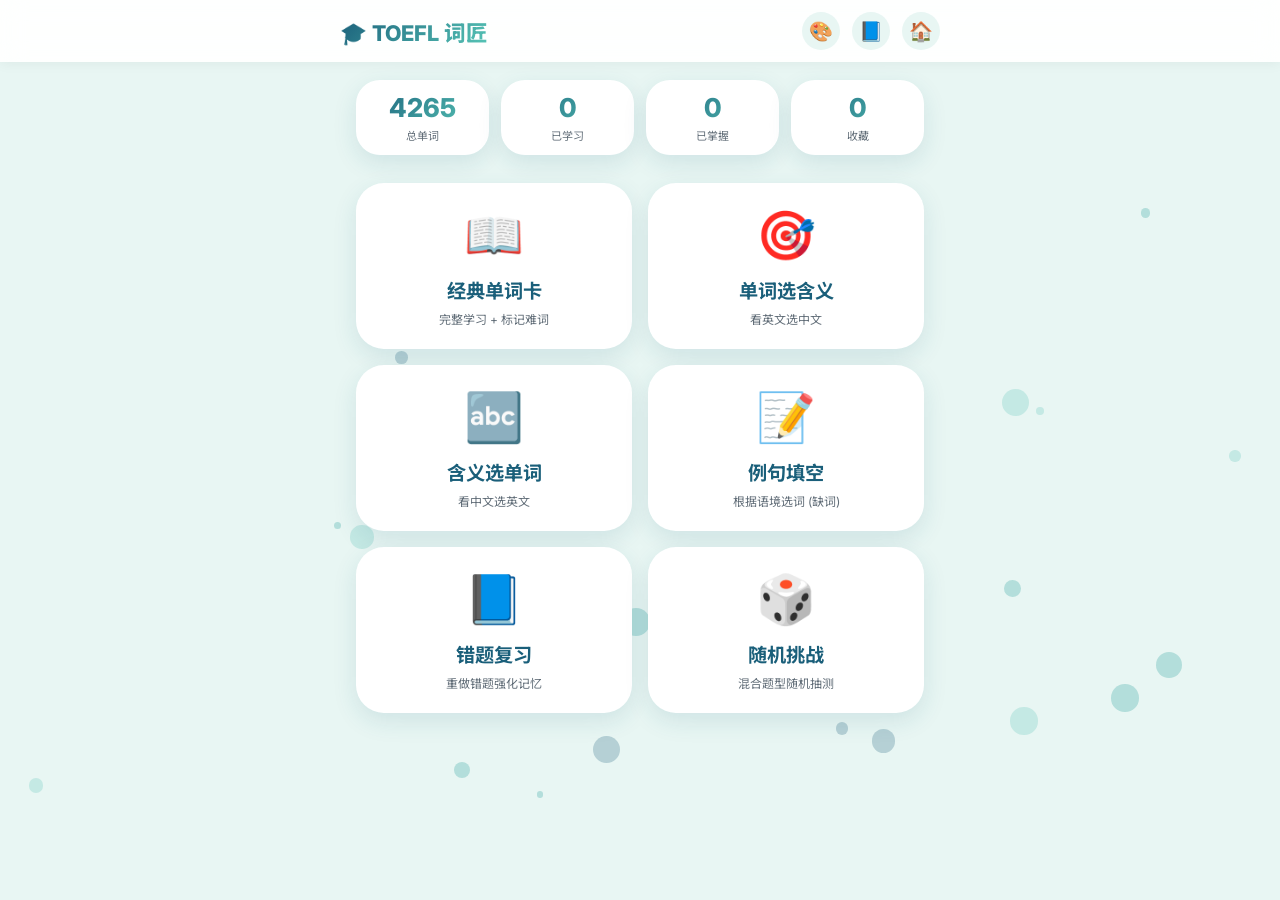
==== commit 76c3e875: "Update print statement from 'Hello' to 'Goodbye'" ====
--- a/index.html
+++ b/index.html
@@ -3,1997 +3,447 @@
 <head>
     <meta charset="UTF-8">
     <meta name="viewport" content="width=device-width, initial-scale=1.0, maximum-scale=1.0, user-scalable=no">
-    <title>TOEFL 单词记忆大师</title>
-    <link href="https://fonts.googleapis.com/css2?family=Noto+Sans+SC:wght@300;400;500;700&family=Inter:wght@300;400;500;600;700&display=swap" rel="stylesheet">
+    <title>TOEFL 单词记忆大师 | 外部词库 + 经典模式修复</title>
+    <link href="https://fonts.googleapis.com/css2?family=Inter:wght@400;500;600;700&family=Noto+Sans+SC:wght@400;500;700&display=swap" rel="stylesheet">
     <style>
+        * { margin: 0; padding: 0; box-sizing: border-box; -webkit-tap-highlight-color: transparent; }
         :root {
-            /* 主题1: 深海蓝 */
-            --primary-1: #1a5f7a;
-            --secondary-1: #159895;
-            --accent-1: #57c5b6;
-            --bg-1: #e8f6f3;
-            --card-1: #ffffff;
-            --text-1: #2c3e50;
-            --shadow-1: rgba(26, 95, 122, 0.15);
-
-            /* 主题2: 暮光紫 */
-            --primary-2: #6c5ce7;
-            --secondary-2: #a29bfe;
-            --accent-2: #fd79a8;
-            --bg-2: #f0f0f5;
-            --card-2: #ffffff;
-            --text-2: #2d3436;
-            --shadow-2: rgba(108, 92, 231, 0.15);
-
-            /* 主题3: 森林绿 */
-            --primary-3: #27ae60;
-            --secondary-3: #2ecc71;
-            --accent-3: #f39c12;
-            --bg-3: #e8f8f0;
-            --card-3: #ffffff;
-            --text-3: #1e272e;
-            --shadow-3: rgba(39, 174, 96, 0.15);
-
-            /* 主题4: 暖阳橙 */
-            --primary-4: #e67e22;
-            --secondary-4: #f39c12;
-            --accent-4: #e74c3c;
-            --bg-4: #fef5e7;
-            --card-4: #ffffff;
-            --text-4: #2c3e50;
-            --shadow-4: rgba(230, 126, 34, 0.15);
-
-            /* 主题5: 暗夜黑 */
-            --primary-5: #2c3e50;
-            --secondary-5: #34495e;
-            --accent-5: #e74c3c;
-            --bg-5: #1a1a2e;
-            --card-5: #16213e;
-            --text-5: #ecf0f1;
-            --shadow-5: rgba(0, 0, 0, 0.3);
-
-            /* 当前主题 */
-            --primary: var(--primary-1);
-            --secondary: var(--secondary-1);
-            --accent: var(--accent-1);
-            --bg: var(--bg-1);
-            --card: var(--card-1);
-            --text: var(--text-1);
-            --shadow: var(--shadow-1);
-        }
-
-        * {
-            margin: 0;
-            padding: 0;
-            box-sizing: border-box;
-            -webkit-tap-highlight-color: transparent;
-        }
-
-        body {
-            font-family: 'Inter', 'Noto Sans SC', sans-serif;
-            background: var(--bg);
-            color: var(--text);
-            min-height: 100vh;
-            transition: all 0.5s ease;
-            overflow-x: hidden;
-        }
-
-        /* 粒子背景效果 */
-        .particles {
-            position: fixed;
-            top: 0;
-            left: 0;
-            width: 100%;
-            height: 100%;
-            pointer-events: none;
-            z-index: 0;
-            overflow: hidden;
-        }
-
-        .particle {
-            position: absolute;
-            border-radius: 50%;
-            opacity: 0.3;
-            animation: float 15s infinite ease-in-out;
-        }
-
-        @keyframes float {
-            0%, 100% { transform: translateY(0) translateX(0) rotate(0deg); }
-            25% { transform: translateY(-30px) translateX(20px) rotate(90deg); }
-            50% { transform: translateY(-15px) translateX(-20px) rotate(180deg); }
-            75% { transform: translateY(-40px) translateX(15px) rotate(270deg); }
-        }
-
-        /* 顶部导航 */
-        .header {
-            position: fixed;
-            top: 0;
-            left: 0;
-            right: 0;
-            background: rgba(255, 255, 255, 0.95);
-            backdrop-filter: blur(20px);
-            -webkit-backdrop-filter: blur(20px);
-            z-index: 1000;
-            padding: 12px 16px;
-            box-shadow: 0 2px 20px var(--shadow);
-            transition: all 0.5s ease;
-        }
-
-        .header-content {
-            max-width: 600px;
-            margin: 0 auto;
-            display: flex;
-            justify-content: space-between;
-            align-items: center;
-        }
-
-        .logo {
-            font-size: 20px;
-            font-weight: 700;
-            background: linear-gradient(135deg, var(--primary), var(--secondary));
-            -webkit-background-clip: text;
-            -webkit-text-fill-color: transparent;
-            background-clip: text;
-        }
-
-        .header-btns {
-            display: flex;
-            gap: 8px;
-        }
-
-        .icon-btn {
-            width: 36px;
-            height: 36px;
-            border-radius: 50%;
-            border: none;
-            background: var(--bg);
-            color: var(--primary);
-            display: flex;
-            align-items: center;
-            justify-content: center;
-            cursor: pointer;
-            transition: all 0.3s ease;
-            font-size: 16px;
-        }
-
-        .icon-btn:hover {
-            background: var(--primary);
-            color: white;
-            transform: scale(1.1);
-        }
-
-        /* 主内容区 */
-        .main {
-            padding-top: 70px;
-            padding-bottom: 100px;
-            max-width: 600px;
-            margin: 0 auto;
-            position: relative;
-            z-index: 1;
-        }
-
-        /* 统计卡片 */
-        .stats-bar {
-            display: grid;
-            grid-template-columns: repeat(4, 1fr);
-            gap: 10px;
-            padding: 16px;
-            margin-bottom: 8px;
-        }
-
-        .stat-item {
-            background: var(--card);
-            border-radius: 16px;
-            padding: 12px 8px;
-            text-align: center;
-            box-shadow: 0 4px 15px var(--shadow);
-            transition: all 0.3s ease;
-        }
-
-        .stat-item:hover {
-            transform: translateY(-3px);
-        }
-
-        .stat-num {
-            font-size: 22px;
-            font-weight: 700;
-            background: linear-gradient(135deg, var(--primary), var(--accent));
-            -webkit-background-clip: text;
-            -webkit-text-fill-color: transparent;
-            background-clip: text;
-        }
-
-        .stat-label {
-            font-size: 11px;
-            color: #888;
-            margin-top: 4px;
-        }
-
-        /* 进度条 */
-        .progress-section {
-            padding: 0 16px;
-            margin-bottom: 16px;
-        }
-
-        .progress-info {
-            display: flex;
-            justify-content: space-between;
-            margin-bottom: 8px;
-            font-size: 13px;
-            color: #666;
-        }
-
-        .progress-bar {
-            height: 8px;
-            background: rgba(0,0,0,0.05);
-            border-radius: 4px;
-            overflow: hidden;
-        }
-
-        .progress-fill {
-            height: 100%;
-            background: linear-gradient(90deg, var(--primary), var(--secondary));
-            border-radius: 4px;
-            transition: width 0.5s ease;
-            position: relative;
-            overflow: hidden;
-        }
-
-        .progress-fill::after {
-            content: '';
-            position: absolute;
-            top: 0;
-            left: 0;
-            right: 0;
-            bottom: 0;
-            background: linear-gradient(90deg, transparent, rgba(255,255,255,0.4), transparent);
-            animation: shimmer 2s infinite;
-        }
-
-        @keyframes shimmer {
-            0% { transform: translateX(-100%); }
-            100% { transform: translateX(100%); }
-        }
-
-        /* 单词卡片 */
-        .word-card {
-            background: var(--card);
-            border-radius: 24px;
-            margin: 16px;
-            padding: 24px;
-            box-shadow: 0 8px 30px var(--shadow);
-            transition: all 0.5s ease;
-            position: relative;
-            overflow: hidden;
-        }
-
-        .word-card::before {
-            content: '';
-            position: absolute;
-            top: 0;
-            left: 0;
-            right: 0;
-            height: 4px;
-            background: linear-gradient(90deg, var(--primary), var(--secondary), var(--accent));
-        }
-
-        .word-header {
-            display: flex;
-            justify-content: space-between;
-            align-items: flex-start;
-            margin-bottom: 16px;
-        }
-
-        .word-title {
-            font-size: 32px;
-            font-weight: 700;
-            color: var(--primary);
-            letter-spacing: -0.5px;
-        }
-
-        .word-phonetic {
-            font-size: 16px;
-            color: var(--secondary);
-            margin-top: 4px;
-            font-family: 'Inter', sans-serif;
-        }
-
-        .word-actions {
-            display: flex;
-            gap: 8px;
-        }
-
-        .action-btn {
-            width: 44px;
-            height: 44px;
-            border-radius: 14px;
-            border: 2px solid var(--bg);
-            background: transparent;
-            color: var(--primary);
-            display: flex;
-            align-items: center;
-            justify-content: center;
-            cursor: pointer;
-            transition: all 0.3s ease;
-            font-size: 18px;
-        }
-
-        .action-btn:hover, .action-btn.active {
-            background: var(--primary);
-            color: white;
-            border-color: var(--primary);
-            transform: scale(1.05);
-        }
-
-        .action-btn.favorite.active {
-            background: #e74c3c;
-            border-color: #e74c3c;
-        }
-
-        /* 标签 */
-        .tag {
-            display: inline-block;
-            padding: 4px 12px;
-            border-radius: 20px;
-            font-size: 12px;
-            font-weight: 500;
-            margin-right: 6px;
-            margin-bottom: 6px;
-        }
-
-        .tag-meaning {
-            background: rgba(26, 95, 122, 0.1);
-            color: var(--primary);
-        }
-
-        .tag-memory {
-            background: rgba(87, 197, 182, 0.15);
-            color: #159895;
-        }
-
-        .tag-phrase {
-            background: rgba(230, 126, 34, 0.1);
-            color: #e67e22;
-        }
-
-        /* 内容区域 */
-        .section {
-            margin-top: 20px;
-            padding-top: 20px;
-            border-top: 1px dashed rgba(0,0,0,0.1);
-        }
-
-        .section-title {
-            font-size: 13px;
-            font-weight: 600;
-            color: var(--primary);
-            text-transform: uppercase;
-            letter-spacing: 1px;
-            margin-bottom: 10px;
-            display: flex;
-            align-items: center;
-            gap: 6px;
-        }
-
-        .section-content {
-            font-size: 15px;
-            line-height: 1.7;
-            color: #444;
-        }
-
-        .meaning-box {
-            background: linear-gradient(135deg, rgba(26,95,122,0.05), rgba(21,152,149,0.05));
-            border-radius: 16px;
-            padding: 16px;
-            margin-top: 8px;
-        }
-
-        .meaning-text {
-            font-size: 17px;
-            font-weight: 500;
-            color: var(--text);
-            line-height: 1.6;
-        }
-
-        /* 例句区域 */
-        .example-box {
-            background: rgba(87, 197, 182, 0.08);
-            border-radius: 16px;
-            padding: 16px;
-            margin-top: 12px;
-            border-left: 3px solid var(--accent);
-        }
-
-        .example-en {
-            font-size: 15px;
-            color: #333;
-            line-height: 1.6;
-            font-style: italic;
-        }
-
-        .example-cn {
-            font-size: 14px;
-            color: #666;
-            margin-top: 8px;
-            line-height: 1.5;
-        }
-
-        /* 记忆方法特殊样式 */
-        .memory-card {
-            background: linear-gradient(135deg, #fff9e6, #fff3cd);
-            border-radius: 16px;
-            padding: 16px;
-            margin-top: 12px;
-            border: 1px solid rgba(243, 156, 18, 0.2);
-            position: relative;
-        }
-
-        .memory-card::before {
-            content: '💡';
-            position: absolute;
-            top: -10px;
-            left: 16px;
-            background: white;
-            padding: 2px 8px;
-            border-radius: 10px;
-            font-size: 14px;
-        }
-
-        .memory-text {
-            font-size: 14px;
-            color: #856404;
-            line-height: 1.7;
-            margin-top: 4px;
-        }
-
-        /* 参考词 */
-        .ref-box {
-            display: flex;
-            flex-wrap: wrap;
-            gap: 8px;
-            margin-top: 8px;
-        }
-
-        .ref-item {
-            background: var(--bg);
-            padding: 6px 14px;
-            border-radius: 20px;
-            font-size: 13px;
-            color: var(--primary);
-            cursor: pointer;
-            transition: all 0.2s ease;
-        }
-
-        .ref-item:hover {
-            background: var(--primary);
-            color: white;
-            transform: scale(1.05);
-        }
-
-        /* 底部操作栏 */
-        .bottom-bar {
-            position: fixed;
-            bottom: 0;
-            left: 0;
-            right: 0;
-            background: rgba(255, 255, 255, 0.98);
-            backdrop-filter: blur(20px);
-            -webkit-backdrop-filter: blur(20px);
-            padding: 12px 16px 24px;
-            box-shadow: 0 -4px 20px var(--shadow);
-            z-index: 1000;
-            transition: all 0.5s ease;
-        }
-
-        .bottom-content {
-            max-width: 600px;
-            margin: 0 auto;
-            display: flex;
-            gap: 10px;
-        }
-
-        .btn {
-            flex: 1;
-            padding: 14px 20px;
-            border-radius: 16px;
-            border: none;
-            font-size: 15px;
-            font-weight: 600;
-            cursor: pointer;
-            transition: all 0.3s ease;
-            display: flex;
-            align-items: center;
-            justify-content: center;
-            gap: 6px;
-        }
-
-        .btn-primary {
-            background: linear-gradient(135deg, var(--primary), var(--secondary));
-            color: white;
-            box-shadow: 0 4px 15px var(--shadow);
-        }
-
-        .btn-primary:hover {
-            transform: translateY(-2px);
-            box-shadow: 0 6px 20px var(--shadow);
-        }
-
-        .btn-secondary {
-            background: var(--bg);
-            color: var(--primary);
-            border: 2px solid var(--bg);
-        }
-
-        .btn-secondary:hover {
-            border-color: var(--primary);
-            background: rgba(26, 95, 122, 0.05);
-        }
-
-        .btn-danger {
-            background: linear-gradient(135deg, #e74c3c, #c0392b);
-            color: white;
-        }
-
-        .btn-success {
-            background: linear-gradient(135deg, #27ae60, #2ecc71);
-            color: white;
-        }
-
-        /* 主题选择器 */
-        .theme-panel {
-            position: fixed;
-            top: 0;
-            right: -100%;
-            width: 100%;
-            max-width: 320px;
-            height: 100vh;
-            background: var(--card);
-            z-index: 2000;
-            transition: right 0.4s ease;
-            box-shadow: -5px 0 30px rgba(0,0,0,0.2);
-            overflow-y: auto;
-        }
-
-        .theme-panel.open {
-            right: 0;
-        }
-
-        .panel-header {
-            padding: 20px;
-            border-bottom: 1px solid rgba(0,0,0,0.1);
-            display: flex;
-            justify-content: space-between;
-            align-items: center;
-        }
-
-        .panel-title {
-            font-size: 18px;
-            font-weight: 700;
-        }
-
-        .panel-close {
-            width: 36px;
-            height: 36px;
-            border-radius: 50%;
-            border: none;
-            background: var(--bg);
-            cursor: pointer;
-            font-size: 18px;
-        }
-
-        .theme-list {
-            padding: 20px;
-        }
-
-        .theme-item {
-            display: flex;
-            align-items: center;
-            padding: 16px;
-            border-radius: 16px;
-            margin-bottom: 12px;
-            cursor: pointer;
-            transition: all 0.3s ease;
-            border: 2px solid transparent;
-        }
-
-        .theme-item:hover {
-            transform: translateX(-5px);
-        }
-
-        .theme-item.active {
-            border-color: var(--primary);
-            background: rgba(26, 95, 122, 0.05);
-        }
-
-        .theme-preview {
-            width: 50px;
-            height: 50px;
-            border-radius: 12px;
-            margin-right: 16px;
-            display: flex;
-            align-items: center;
-            justify-content: center;
-            font-size: 24px;
-        }
-
-        .theme-info h4 {
-            font-size: 15px;
-            margin-bottom: 4px;
-        }
-
-        .theme-info p {
-            font-size: 12px;
-            color: #888;
-        }
-
-        .overlay {
-            position: fixed;
-            top: 0;
-            left: 0;
-            right: 0;
-            bottom: 0;
-            background: rgba(0,0,0,0.5);
-            z-index: 1500;
-            opacity: 0;
-            visibility: hidden;
-            transition: all 0.3s ease;
-        }
-
-        .overlay.show {
-            opacity: 1;
-            visibility: visible;
-        }
-
-        /* 学习模式面板 */
-        .mode-panel {
-            position: fixed;
-            bottom: -100%;
-            left: 0;
-            right: 0;
-            background: var(--card);
-            border-radius: 24px 24px 0 0;
-            z-index: 2000;
-            transition: bottom 0.4s ease;
-            max-height: 70vh;
-            overflow-y: auto;
-        }
-
-        .mode-panel.open {
-            bottom: 0;
-        }
-
-        .mode-header {
-            padding: 20px;
-            text-align: center;
-            border-bottom: 1px solid rgba(0,0,0,0.1);
-        }
-
-        .mode-grid {
-            display: grid;
-            grid-template-columns: repeat(2, 1fr);
-            gap: 12px;
-            padding: 20px;
-        }
-
-        .mode-item {
-            padding: 20px;
-            border-radius: 16px;
-            background: var(--bg);
-            text-align: center;
-            cursor: pointer;
-            transition: all 0.3s ease;
-            border: 2px solid transparent;
-        }
-
-        .mode-item:hover {
-            border-color: var(--primary);
-            transform: translateY(-3px);
-        }
-
-        .mode-icon {
-            font-size: 32px;
-            margin-bottom: 8px;
-        }
-
-        .mode-name {
-            font-size: 14px;
-            font-weight: 600;
-        }
-
-        /* 拼写测试 */
-        .spell-input {
-            width: 100%;
-            padding: 16px;
-            border: 2px solid var(--bg);
-            border-radius: 16px;
-            font-size: 18px;
-            text-align: center;
-            letter-spacing: 2px;
-            margin-top: 16px;
-            background: var(--card);
-            color: var(--text);
-            transition: all 0.3s ease;
-        }
-
-        .spell-input:focus {
-            outline: none;
-            border-color: var(--primary);
-            box-shadow: 0 0 0 4px var(--shadow);
-        }
-
-        .spell-input.correct {
-            border-color: #27ae60;
-            background: rgba(39, 174, 96, 0.1);
-        }
-
-        .spell-input.wrong {
-            border-color: #e74c3c;
-            background: rgba(231, 76, 60, 0.1);
-        }
-
-        /* 遮罩内容（用于记忆测试） */
-        .mask-content {
-            filter: blur(8px);
-            user-select: none;
-            transition: all 0.5s ease;
-            cursor: pointer;
-        }
-
-        .mask-content.reveal {
-            filter: blur(0);
-        }
-
-        .mask-hint {
-            text-align: center;
-            color: var(--primary);
-            font-size: 13px;
-            margin-top: 8px;
-        }
-
-        /* 收藏列表 */
-        .fav-list {
-            padding: 16px;
-        }
-
-        .fav-item {
-            background: var(--card);
-            border-radius: 16px;
-            padding: 16px;
-            margin-bottom: 12px;
-            display: flex;
-            justify-content: space-between;
-            align-items: center;
-            box-shadow: 0 2px 10px var(--shadow);
-            cursor: pointer;
-            transition: all 0.3s ease;
-        }
-
-        .fav-item:hover {
-            transform: translateX(5px);
-        }
-
-        .fav-word {
-            font-size: 18px;
-            font-weight: 600;
-            color: var(--primary);
-        }
-
-        .fav-meaning {
-            font-size: 13px;
-            color: #888;
-            margin-top: 4px;
-        }
-
-        /* 历史记录 */
-        .history-section {
-            padding: 16px;
-        }
-
-        .history-date {
-            font-size: 12px;
-            color: #888;
-            margin: 16px 0 8px;
-            text-transform: uppercase;
-            letter-spacing: 1px;
-        }
-
-        .history-item {
-            display: flex;
-            align-items: center;
-            padding: 12px;
-            background: var(--card);
-            border-radius: 12px;
-            margin-bottom: 8px;
-            box-shadow: 0 2px 8px var(--shadow);
-        }
-
-        .history-status {
-            width: 8px;
-            height: 8px;
-            border-radius: 50%;
-            margin-right: 12px;
-        }
-
-        .history-status.mastered { background: #27ae60; }
-        .history-status.learning { background: #f39c12; }
-        .history-status.new { background: var(--primary); }
-
-        /* 成就徽章 */
-        .badge-grid {
-            display: grid;
-            grid-template-columns: repeat(3, 1fr);
-            gap: 12px;
-            padding: 16px;
-        }
-
-        .badge-item {
-            background: var(--card);
-            border-radius: 16px;
-            padding: 16px 8px;
-            text-align: center;
-            box-shadow: 0 2px 10px var(--shadow);
-            transition: all 0.3s ease;
-        }
-
-        .badge-item.locked {
-            opacity: 0.4;
-            filter: grayscale(1);
-        }
-
-        .badge-item:not(.locked):hover {
-            transform: scale(1.05);
-        }
-
-        .badge-icon {
-            font-size: 36px;
-            margin-bottom: 8px;
-        }
-
-        .badge-name {
-            font-size: 12px;
-            font-weight: 600;
-        }
-
-        /* 动画 */
-        @keyframes slideIn {
-            from { opacity: 0; transform: translateY(20px); }
-            to { opacity: 1; transform: translateY(0); }
-        }
-
-        @keyframes pulse {
-            0%, 100% { transform: scale(1); }
-            50% { transform: scale(1.05); }
-        }
-
-        @keyframes shake {
-            0%, 100% { transform: translateX(0); }
-            25% { transform: translateX(-10px); }
-            75% { transform: translateX(10px); }
-        }
-
-        .animate-in {
-            animation: slideIn 0.5s ease;
-        }
-
-        .animate-shake {
-            animation: shake 0.4s ease;
-        }
-
-        .animate-pulse {
-            animation: pulse 2s infinite;
-        }
-
-        /* 提示 toast */
-        .toast {
-            position: fixed;
-            top: 80px;
-            left: 50%;
-            transform: translateX(-50%) translateY(-100px);
-            background: var(--primary);
-            color: white;
-            padding: 12px 24px;
-            border-radius: 12px;
-            font-size: 14px;
-            font-weight: 500;
-            z-index: 3000;
-            opacity: 0;
-            transition: all 0.4s ease;
-            box-shadow: 0 4px 20px var(--shadow);
-        }
-
-        .toast.show {
-            transform: translateX(-50%) translateY(0);
-            opacity: 1;
-        }
-
-        /* 响应式 */
-        @media (max-width: 480px) {
-            .word-title { font-size: 26px; }
-            .stats-bar { grid-template-columns: repeat(2, 1fr); }
-            .mode-grid { grid-template-columns: 1fr; }
-            .badge-grid { grid-template-columns: repeat(2, 1fr); }
-        }
-
-        /* 滚动条美化 */
-        ::-webkit-scrollbar {
-            width: 6px;
-        }
-
-        ::-webkit-scrollbar-track {
-            background: transparent;
-        }
-
-        ::-webkit-scrollbar-thumb {
-            background: var(--primary);
-            border-radius: 3px;
-        }
-
-        /* 暗色主题适配 */
-        [data-theme="5"] .header,
-        [data-theme="5"] .bottom-bar {
-            background: rgba(22, 33, 62, 0.98);
-        }
-
-        [data-theme="5"] .word-card,
-        [data-theme="5"] .stat-item,
-        [data-theme="5"] .fav-item,
-        [data-theme="5"] .history-item,
-        [data-theme="5"] .badge-item {
-            background: #1e3a5f;
-        }
-
-        [data-theme="5"] .section-content,
-        [data-theme="5"] .example-en {
-            color: #bdc3c7;
-        }
-
-        [data-theme="5"] .example-cn {
-            color: #95a5a6;
-        }
-
-        [data-theme="5"] .memory-card {
-            background: linear-gradient(135deg, #2c3e50, #34495e);
-            border-color: rgba(255,255,255,0.1);
-        }
-
-        [data-theme="5"] .memory-text {
-            color: #ecf0f1;
-        }
-
-        /* 专注模式 */
-        .focus-mode .word-card .section:not(.meaning-section) {
-            display: none;
-        }
-
-        .focus-mode .word-card::after {
-            content: '点击显示详情';
-            display: block;
-            text-align: center;
-            padding: 20px;
-            color: var(--primary);
-            font-size: 14px;
-            cursor: pointer;
-        }
-
-        .focus-mode.reveal .word-card .section {
-            display: block;
-        }
-
-        .focus-mode.reveal .word-card::after {
-            display: none;
-        }
+            --primary-1: #1a5f7a; --secondary-1: #159895; --accent-1: #57c5b6; --bg-1: #e8f6f3; --card-1: #ffffff; --text-1: #1e2f3e; --shadow-1: 0 8px 24px rgba(26,95,122,0.12);
+            --primary-2: #6c5ce7; --secondary-2: #a29bfe; --accent-2: #fd79a8; --bg-2: #f3f0ff; --card-2: #ffffff; --text-2: #2d3436; --shadow-2: 0 8px 24px rgba(108,92,231,0.12);
+            --primary-3: #27ae60; --secondary-3: #2ecc71; --accent-3: #f1c40f; --bg-3: #eafaf1; --card-3: #ffffff; --text-3: #1e272e; --shadow-3: 0 8px 24px rgba(39,174,96,0.12);
+            --primary-4: #e67e22; --secondary-4: #f39c12; --accent-4: #e74c3c; --bg-4: #fef9e7; --card-4: #ffffff; --text-4: #2c3e50; --shadow-4: 0 8px 24px rgba(230,126,34,0.12);
+            --primary-5: #1e2a3a; --secondary-5: #2c3e50; --accent-5: #e67e22; --bg-5: #121826; --card-5: #1e2a3a; --text-5: #ecf0f1; --shadow-5: 0 8px 24px rgba(0,0,0,0.3);
+            --primary: var(--primary-1); --secondary: var(--secondary-1); --accent: var(--accent-1); --bg: var(--bg-1); --card: var(--card-1); --text: var(--text-1); --shadow: var(--shadow-1);
+        }
+        body { font-family: 'Inter', 'Noto Sans SC', sans-serif; background: var(--bg); color: var(--text); min-height: 100vh; transition: background 0.3s; }
+        .particles { position: fixed; inset: 0; pointer-events: none; z-index: 0; overflow: hidden; }
+        .particle { position: absolute; border-radius: 50%; opacity: 0.25; animation: float 18s infinite ease-in-out; }
+        @keyframes float { 0% { transform: translateY(0) rotate(0deg); } 50% { transform: translateY(-40px) rotate(180deg); } 100% { transform: translateY(0) rotate(360deg); } }
+        .header { position: fixed; top: 0; left: 0; right: 0; background: rgba(255,255,255,0.92); backdrop-filter: blur(12px); z-index: 1000; padding: 12px 20px; box-shadow: 0 2px 12px rgba(0,0,0,0.05); }
+        [data-theme="5"] .header { background: rgba(30,42,58,0.95); }
+        .header-content { max-width: 600px; margin: 0 auto; display: flex; justify-content: space-between; align-items: center; }
+        .logo { font-size: 1.35rem; font-weight: 800; background: linear-gradient(135deg, var(--primary), var(--accent)); -webkit-background-clip: text; background-clip: text; color: transparent; }
+        .icon-btn { width: 38px; height: 38px; border-radius: 30px; border: none; background: var(--bg); color: var(--primary); font-size: 1.2rem; cursor: pointer; margin-left: 8px; transition: 0.2s; }
+        .icon-btn:hover { background: var(--primary); color: white; transform: scale(0.96); }
+        .main { padding-top: 80px; padding-bottom: 100px; max-width: 600px; margin: 0 auto; position: relative; z-index: 2; }
+        .stats-grid { display: grid; grid-template-columns: repeat(4, 1fr); gap: 12px; padding: 0 16px 20px; }
+        .stat-card { background: var(--card); border-radius: 24px; padding: 12px 6px; text-align: center; box-shadow: var(--shadow); }
+        .stat-number { font-size: 26px; font-weight: 800; background: linear-gradient(135deg, var(--primary), var(--accent)); -webkit-background-clip: text; background-clip: text; color: transparent; }
+        .stat-label { font-size: 11px; opacity: 0.7; margin-top: 4px; }
+        .mode-hall { display: grid; grid-template-columns: repeat(2, 1fr); gap: 16px; padding: 8px 16px 24px; }
+        .mode-card { background: var(--card); border-radius: 28px; padding: 22px 12px; text-align: center; box-shadow: var(--shadow); cursor: pointer; transition: 0.25s; }
+        .mode-card:hover { transform: translateY(-5px); border: 1px solid var(--primary); }
+        .mode-emoji { font-size: 48px; margin-bottom: 12px; }
+        .mode-title { font-weight: 700; font-size: 1.2rem; margin-bottom: 6px; color: var(--primary); }
+        .mode-desc { font-size: 12px; opacity: 0.7; }
+        .word-card { background: var(--card); border-radius: 32px; margin: 16px; padding: 24px; box-shadow: var(--shadow); }
+        .word-title { font-size: 2rem; font-weight: 700; color: var(--primary); word-break: break-word; }
+        .word-phonetic { font-size: 0.9rem; color: var(--secondary); margin-top: 4px; }
+        .meaning-box { background: rgba(0,0,0,0.02); border-radius: 20px; padding: 16px; margin: 16px 0; border-left: 4px solid var(--accent); }
+        .meaning-text { font-size: 1.2rem; font-weight: 500; }
+        .memory-card { background: rgba(243,156,18,0.1); border-radius: 20px; padding: 16px; margin: 12px 0; }
+        .example-box { background: rgba(0,0,0,0.02); border-radius: 20px; padding: 14px; margin: 12px 0; }
+        .tag { display: inline-block; padding: 4px 14px; border-radius: 40px; font-size: 12px; background: var(--bg); margin-right: 8px; }
+        .action-group { display: flex; gap: 12px; margin-top: 20px; flex-wrap: wrap; }
+        .btn { padding: 12px 20px; border-radius: 60px; font-weight: 600; border: none; cursor: pointer; text-align: center; }
+        .btn-primary { background: linear-gradient(135deg, var(--primary), var(--secondary)); color: white; }
+        .btn-secondary { background: var(--bg); color: var(--primary); border: 1px solid var(--primary); }
+        .btn-danger { background: #e74c3c; color: white; }
+        .btn-success { background: #2ecc71; color: white; }
+        .quiz-card { background: var(--card); border-radius: 40px; margin: 16px; padding: 28px 20px; box-shadow: var(--shadow); }
+        .quiz-question { font-size: 1.4rem; font-weight: 600; text-align: center; margin-bottom: 28px; color: var(--primary); line-height: 1.4; }
+        .quiz-options { display: flex; flex-direction: column; gap: 12px; margin: 20px 0; }
+        .quiz-option { background: var(--bg); border-radius: 60px; padding: 14px 20px; text-align: center; font-weight: 500; cursor: pointer; border: 2px solid transparent; }
+        .quiz-option:hover { background: var(--secondary); color: white; }
+        .quiz-option.selected { background: var(--primary); color: white; }
+        .quiz-feedback { text-align: center; padding: 12px; border-radius: 40px; margin: 16px 0; }
+        .feedback-correct { background: rgba(46,204,113,0.2); color: #2ecc71; }
+        .feedback-wrong { background: rgba(231,76,60,0.2); color: #e74c3c; }
+        .side-panel { position: fixed; top: 0; right: -100%; width: 80%; max-width: 340px; height: 100vh; background: var(--card); z-index: 2000; transition: 0.3s; overflow-y: auto; padding: 20px; }
+        .side-panel.open { right: 0; }
+        .overlay { position: fixed; inset: 0; background: rgba(0,0,0,0.5); z-index: 1500; opacity: 0; visibility: hidden; transition: 0.2s; }
+        .overlay.show { opacity: 1; visibility: visible; }
+        .mistake-item { background: var(--bg); border-radius: 20px; padding: 14px; margin-bottom: 12px; }
+        .toast { position: fixed; top: 80px; left: 50%; transform: translateX(-50%) translateY(-30px); background: var(--primary); color: white; padding: 10px 20px; border-radius: 40px; z-index: 3000; opacity: 0; transition: 0.2s; }
+        .toast.show { transform: translateX(-50%) translateY(0); opacity: 1; }
+        @media (max-width: 500px) { .mode-hall { grid-template-columns: 1fr; } .stats-grid { grid-template-columns: repeat(2, 1fr); } }
     </style>
 </head>
 <body>
-    <!-- 粒子背景 -->
-    <div class="particles" id="particles"></div>
-
-    <!-- Toast -->
-    <div class="toast" id="toast"></div>
-
-    <!-- 遮罩 -->
-    <div class="overlay" id="overlay" onclick="closePanels()"></div>
-
-    <!-- 头部 -->
-    <header class="header">
-        <div class="header-content">
-            <div class="logo">📚 TOEFL Master</div>
-            <div class="header-btns">
-                <button class="icon-btn" onclick="toggleThemePanel()" title="切换主题">🎨</button>
-                <button class="icon-btn" onclick="toggleModePanel()" title="学习模式">🎯</button>
-                <button class="icon-btn" onclick="showFavorites()" title="收藏夹">⭐</button>
-            </div>
-        </div>
-    </header>
-
-    <!-- 主内容 -->
-    <main class="main" id="main">
-        <!-- 统计栏 -->
-        <div class="stats-bar">
-            <div class="stat-item">
-                <div class="stat-num" id="stat-total">0</div>
-                <div class="stat-label">总单词</div>
-            </div>
-            <div class="stat-item">
-                <div class="stat-num" id="stat-learned">0</div>
-                <div class="stat-label">已学习</div>
-            </div>
-            <div class="stat-item">
-                <div class="stat-num" id="stat-mastered">0</div>
-                <div class="stat-label">已掌握</div>
-            </div>
-            <div class="stat-item">
-                <div class="stat-num" id="stat-favorites">0</div>
-                <div class="stat-label">收藏</div>
-            </div>
-        </div>
-
-        <!-- 进度条 -->
-        <div class="progress-section">
-            <div class="progress-info">
-                <span>学习进度</span>
-                <span id="progress-text">0%</span>
-            </div>
-            <div class="progress-bar">
-                <div class="progress-fill" id="progress-fill" style="width: 0%"></div>
-            </div>
-        </div>
-
-        <!-- 单词卡片容器 -->
-        <div id="word-container"></div>
-    </main>
-
-    <!-- 底部操作栏 -->
-    <div class="bottom-bar">
-        <div class="bottom-content">
-            <button class="btn btn-secondary" onclick="prevWord()">
-                <span>◀</span> 上一个
-            </button>
-            <button class="btn btn-danger" onclick="markDifficult()">
-                <span>🤔</span> 难词
-            </button>
-            <button class="btn btn-success" onclick="markMastered()">
-                <span>✅</span> 掌握
-            </button>
-            <button class="btn btn-primary" onclick="nextWord()">
-                下一个 <span>▶</span>
-            </button>
+<div class="particles" id="particles"></div>
+<div class="toast" id="toast">提示</div>
+<div class="overlay" id="overlay" onclick="closePanels()"></div>
+<header class="header">
+    <div class="header-content">
+        <div class="logo">🎓 TOEFL 词匠</div>
+        <div>
+            <button class="icon-btn" id="themeToggleBtn">🎨</button>
+            <button class="icon-btn" id="mistakeBtn">📘</button>
+            <button class="icon-btn" id="homeBtn">🏠</button>
         </div>
     </div>
+</header>
+<main class="main" id="main"></main>
+<div class="side-panel" id="themePanel"><div style="display:flex; justify-content:space-between;"><h3>🎨 主题</h3><button onclick="closePanels()" style="background:none; border:none; font-size:24px;">✕</button></div><div id="themeList"></div></div>
+<div class="side-panel" id="mistakePanel"><div style="display:flex; justify-content:space-between;"><h3>📘 错题本</h3><button onclick="closePanels()" style="background:none; border:none; font-size:24px;">✕</button></div><div id="mistakeListContainer"></div><button class="btn btn-primary" id="reviewMistakesBtn" style="width:100%; margin-top:16px;">📖 开始错题复习</button></div>
 
-    <!-- 主题面板 -->
-    <div class="theme-panel" id="themePanel">
-        <div class="panel-header">
-            <div class="panel-title">🎨 选择主题</div>
-            <button class="panel-close" onclick="closePanels()">✕</button>
-        </div>
-        <div class="theme-list">
-            <div class="theme-item active" onclick="setTheme(1)" data-theme="1">
-                <div class="theme-preview" style="background: linear-gradient(135deg, #1a5f7a, #159895);">🌊</div>
-                <div class="theme-info">
-                    <h4>深海蓝</h4>
-                    <p>宁静深邃，专注学习</p>
-                </div>
+<script>
+    // ======================= 全局变量 =======================
+    let words = [];             // 从外部加载的原始单词数组
+    let currentView = "home";  // home, classic, quiz
+    let classicList = [];       // 经典模式当前使用的单词列表
+    let classicIdx = 0;         // 当前索引
+    let favorites = [];         // 存储原始索引
+    let difficult = [];
+    let learned = {};
+    let mastered = {};
+    let mistakeBook = [];
+    
+    // 测验相关
+    let activeQuiz = null;
+    let currentQ = null;
+    let selectedOpt = null;
+    let quizFeedback = null;
+    
+    // 存储key
+    const STORAGE = {
+        fav: 'tf_fav', diff: 'tf_diff', learned: 'tf_learn', mastered: 'tf_master',
+        mistakes: 'tf_mistakes', cidx: 'tf_cidx', theme: 'tf_theme'
+    };
+    
+    // ======================= 辅助函数 =======================
+    function saveData() {
+        localStorage.setItem(STORAGE.fav, JSON.stringify(favorites));
+        localStorage.setItem(STORAGE.diff, JSON.stringify(difficult));
+        localStorage.setItem(STORAGE.learned, JSON.stringify(learned));
+        localStorage.setItem(STORAGE.mastered, JSON.stringify(mastered));
+        localStorage.setItem(STORAGE.mistakes, JSON.stringify(mistakeBook));
+        localStorage.setItem(STORAGE.cidx, classicIdx);
+    }
+    function loadData() {
+        favorites = JSON.parse(localStorage.getItem(STORAGE.fav) || '[]');
+        difficult = JSON.parse(localStorage.getItem(STORAGE.diff) || '[]');
+        learned = JSON.parse(localStorage.getItem(STORAGE.learned) || '{}');
+        mastered = JSON.parse(localStorage.getItem(STORAGE.mastered) || '{}');
+        mistakeBook = JSON.parse(localStorage.getItem(STORAGE.mistakes) || '[]');
+        classicIdx = parseInt(localStorage.getItem(STORAGE.cidx) || '0');
+        if (isNaN(classicIdx)) classicIdx = 0;
+    }
+    function showToast(msg) { let t = document.getElementById('toast'); t.innerText = msg; t.classList.add('show'); setTimeout(()=>t.classList.remove('show'),2000); }
+    function closePanels() { document.querySelectorAll('.side-panel').forEach(p=>p.classList.remove('open')); document.getElementById('overlay').classList.remove('show'); }
+    function escapeHtml(str) { if (!str) return ''; return String(str).replace(/[&<>]/g, m=> m==='&'?'&amp;' : m==='<'?'&lt;' : '&gt;'); }
+    
+    // ======================= 主题系统 =======================
+    function applyTheme(id) {
+        const root = document.documentElement;
+        for (let i=1;i<=5;i++) {
+            if (i===id) {
+                root.style.setProperty('--primary', `var(--primary-${i})`);
+                root.style.setProperty('--secondary', `var(--secondary-${i})`);
+                root.style.setProperty('--accent', `var(--accent-${i})`);
+                root.style.setProperty('--bg', `var(--bg-${i})`);
+                root.style.setProperty('--card', `var(--card-${i})`);
+                root.style.setProperty('--text', `var(--text-${i})`);
+                root.style.setProperty('--shadow', `var(--shadow-${i})`);
+            }
+        }
+        document.body.setAttribute('data-theme', id);
+        localStorage.setItem(STORAGE.theme, id);
+        refreshParticles();
+    }
+    function setTheme(id) { applyTheme(id); showToast('主题已切换'); closePanels(); renderCurrentView(); }
+    function refreshParticles() {
+        const container = document.getElementById('particles');
+        container.innerHTML = '';
+        const colors = [getComputedStyle(document.documentElement).getPropertyValue('--primary').trim(),
+                        getComputedStyle(document.documentElement).getPropertyValue('--secondary').trim(),
+                        getComputedStyle(document.documentElement).getPropertyValue('--accent').trim()];
+        for (let i=0;i<20;i++) {
+            let p = document.createElement('div');
+            p.className = 'particle';
+            p.style.left = Math.random()*100+'%';
+            p.style.top = Math.random()*100+'%';
+            p.style.width = (Math.random()*25+6)+'px';
+            p.style.height = p.style.width;
+            p.style.background = colors[Math.floor(Math.random()*colors.length)] || '#57c5b6';
+            p.style.animationDelay = Math.random()*15+'s';
+            p.style.animationDuration = (Math.random()*12+8)+'s';
+            container.appendChild(p);
+        }
+    }
+    
+    // ======================= 视图调度 =======================
+    function renderCurrentView() {
+        if (currentView === 'home') renderHome();
+        else if (currentView === 'classic') renderClassic();
+        else if (currentView === 'quiz') renderQuizUI();
+    }
+    
+    // 首页
+    function renderHome() {
+        const total = words.length;
+        const learnedCount = Object.keys(learned).length;
+        const masteredCount = Object.keys(mastered).length;
+        const favCount = favorites.length;
+        const stats = `<div class="stats-grid">
+            <div class="stat-card"><div class="stat-number">${total}</div><div class="stat-label">总单词</div></div>
+            <div class="stat-card"><div class="stat-number">${learnedCount}</div><div class="stat-label">已学习</div></div>
+            <div class="stat-card"><div class="stat-number">${masteredCount}</div><div class="stat-label">已掌握</div></div>
+            <div class="stat-card"><div class="stat-number">${favCount}</div><div class="stat-label">收藏</div></div>
+        </div>`;
+        const modes = [
+            { emoji:"📖", title:"经典单词卡", desc:"完整学习 + 标记难词", act:"startClassic()" },
+            { emoji:"🎯", title:"单词选含义", desc:"看英文选中文", act:"startQuiz('word2meaning')" },
+            { emoji:"🔤", title:"含义选单词", desc:"看中文选英文", act:"startQuiz('meaning2word')" },
+            { emoji:"📝", title:"例句填空", desc:"根据语境选词 (缺词)", act:"startQuiz('example2word')" },
+            { emoji:"📘", title:"错题复习", desc:"重做错题强化记忆", act:"openMistakeReview()" },
+            { emoji:"🎲", title:"随机挑战", desc:"混合题型随机抽测", act:"randomChallenge()" }
+        ];
+        let hall = `<div class="mode-hall">`;
+        modes.forEach(m => { hall += `<div class="mode-card" onclick="${m.act}"><div class="mode-emoji">${m.emoji}</div><div class="mode-title">${m.title}</div><div class="mode-desc">${m.desc}</div></div>`; });
+        hall += `</div>`;
+        document.getElementById('main').innerHTML = stats + hall;
+        currentView = "home";
+    }
+    
+    // ========== 经典模式（完全修复边界问题） ==========
+    function startClassic() {
+        if (!words.length) { showToast("单词库未加载完成"); return; }
+        classicList = [...words];  // 重新复制，避免污染
+        // 确保索引有效
+        if (classicIdx >= classicList.length) classicIdx = 0;
+        if (classicIdx < 0) classicIdx = 0;
+        currentView = "classic";
+        renderClassic();
+    }
+    
+    function getRealIdx(wordObj) {
+        if (!wordObj || !wordObj['单词']) return -1;
+        return words.findIndex(w => w['单词'] === wordObj['单词']);
+    }
+    
+    function renderClassic() {
+        // 防御性检查
+        if (!classicList.length) { startClassic(); return; }
+        if (classicIdx < 0 || classicIdx >= classicList.length) classicIdx = 0;
+        const word = classicList[classicIdx];
+        if (!word || !word['单词']) {
+            console.warn("单词数据无效，重新初始化经典列表");
+            classicList = [...words];
+            if (classicList.length) renderClassic();
+            else showToast("数据错误");
+            return;
+        }
+        const realIdx = getRealIdx(word);
+        const isFav = realIdx !== -1 && favorites.includes(realIdx);
+        const isDiff = realIdx !== -1 && difficult.includes(realIdx);
+        const isMaster = realIdx !== -1 && mastered[realIdx];
+        
+        const html = `
+        <div class="word-card">
+            <div style="display:flex; justify-content:space-between; flex-wrap:wrap;">
+                <div><div class="word-title">${escapeHtml(word['单词'])}</div><div class="word-phonetic">/${escapeHtml(word['读音'] || '未知')}/</div></div>
+                <div><button class="icon-btn" onclick="toggleFav(${realIdx})">${isFav ? '⭐' : '☆'}</button><button class="icon-btn" onclick="playAudio('${escapeHtml(word['单词'])}')">🔊</button></div>
             </div>
-            <div class="theme-item" onclick="setTheme(2)" data-theme="2">
-                <div class="theme-preview" style="background: linear-gradient(135deg, #6c5ce7, #a29bfe);">🔮</div>
-                <div class="theme-info">
-                    <h4>暮光紫</h4>
-                    <p>神秘优雅，激发灵感</p>
-                </div>
+            <div class="meaning-box"><div class="meaning-text">${escapeHtml(word['单词中文意思'] || '暂无释义')}</div></div>
+            ${word['记忆方法'] ? `<div class="memory-card">💡 记忆法：${escapeHtml(word['记忆方法'])}</div>` : ''}
+            ${word['搭配短语'] ? `<div><span class="tag">🔗 ${escapeHtml(word['搭配短语'])}</span></div>` : ''}
+            ${word['例句'] ? `<div class="example-box">📖 ${escapeHtml(word['例句'])}${word['例句中文含义'] ? `<div style="margin-top:6px;opacity:0.7;">${escapeHtml(word['例句中文含义'])}</div>` : ''}</div>` : ''}
+            <div>${isDiff ? '<span class="tag">🤔 难词</span>' : ''}${isMaster ? '<span class="tag">✅ 已掌握</span>' : ''}</div>
+            <div class="action-group">
+                <button class="btn btn-secondary" onclick="prevClassic()">◀ 上一个</button>
+                <button class="btn btn-danger" onclick="markDiff(${realIdx})">🤔 难词</button>
+                <button class="btn btn-success" onclick="markMaster(${realIdx})">✅ 掌握</button>
+                <button class="btn btn-primary" onclick="nextClassic()">下一个 ▶</button>
             </div>
-            <div class="theme-item" onclick="setTheme(3)" data-theme="3">
-                <div class="theme-preview" style="background: linear-gradient(135deg, #27ae60, #2ecc71);">🌲</div>
-                <div class="theme-info">
-                    <h4>森林绿</h4>
-                    <p>自然清新，舒缓眼睛</p>
-                </div>
-            </div>
-            <div class="theme-item" onclick="setTheme(4)" data-theme="4">
-                <div class="theme-preview" style="background: linear-gradient(135deg, #e67e22, #f39c12);">☀️</div>
-                <div class="theme-info">
-                    <h4>暖阳橙</h4>
-                    <p>活力温暖，积极向上</p>
-                </div>
-            </div>
-            <div class="theme-item" onclick="setTheme(5)" data-theme="5">
-                <div class="theme-preview" style="background: linear-gradient(135deg, #2c3e50, #34495e);">🌙</div>
-                <div class="theme-info">
-                    <h4>暗夜黑</h4>
-                    <p>低调护眼，夜间模式</p>
-                </div>
-            </div>
-        </div>
-    </div>
-
-    <!-- 学习模式面板 -->
-    <div class="mode-panel" id="modePanel">
-        <div class="mode-header">
-            <h3>🎯 学习模式</h3>
-            <p style="font-size: 13px; color: #888; margin-top: 4px;">选择适合你的记忆方式</p>
-        </div>
-        <div class="mode-grid">
-            <div class="mode-item" onclick="setMode('normal')">
-                <div class="mode-icon">📖</div>
-                <div class="mode-name">普通模式</div>
-                <p style="font-size: 11px; color: #888; margin-top: 4px;">完整展示所有内容</p>
-            </div>
-            <div class="mode-item" onclick="setMode('focus')">
-                <div class="mode-icon">🎯</div>
-                <div class="mode-name">专注模式</div>
-                <p style="font-size: 11px; color: #888; margin-top: 4px;">先显示单词，点击展开</p>
-            </div>
-            <div class="mode-item" onclick="setMode('spell')">
-                <div class="mode-icon">✍️</div>
-                <div class="mode-name">拼写模式</div>
-                <p style="font-size: 11px; color: #888; margin-top: 4px;">听发音拼写单词</p>
-            </div>
-            <div class="mode-item" onclick="setMode('mask')">
-                <div class="mode-icon">🎭</div>
-                <div class="mode-name">遮罩模式</div>
-                <p style="font-size: 11px; color: #888; margin-top: 4px;">模糊中文，回忆释义</p>
-            </div>
-            <div class="mode-item" onclick="setMode('review')">
-                <div class="mode-icon">🔄</div>
-                <div class="mode-name">复习模式</div>
-                <p style="font-size: 11px; color: #888; margin-top: 4px;">只显示难词和收藏</p>
-            </div>
-            <div class="mode-item" onclick="setMode('shuffle')">
-                <div class="mode-icon">🎲</div>
-                <div class="mode-name">随机模式</div>
-                <p style="font-size: 11px; color: #888; margin-top: 4px;">打乱顺序随机出现</p>
-            </div>
-        </div>
-        <div style="padding: 0 20px 20px;">
-            <button class="btn btn-primary" style="width: 100%;" onclick="closePanels()">开始练习</button>
-        </div>
-    </div>
-
-    <!-- 收藏列表面板 -->
-    <div class="theme-panel" id="favPanel" style="right: -100%;">
-        <div class="panel-header">
-            <div class="panel-title">⭐ 我的收藏</div>
-            <button class="panel-close" onclick="closePanels()">✕</button>
-        </div>
-        <div class="fav-list" id="favList"></div>
-    </div>
-
-    <!-- 历史面板 -->
-    <div class="theme-panel" id="historyPanel" style="right: -100%;">
-        <div class="panel-header">
-            <div class="panel-title">📊 学习历史</div>
-            <button class="panel-close" onclick="closePanels()">✕</button>
-        </div>
-        <div class="history-section" id="historySection"></div>
-    </div>
-
-    <script>
-        // ==================== 数据存储 ====================
-        const Storage = {
-            get(key) {
-                try {
-                    return JSON.parse(localStorage.getItem('toefl_' + key)) || {};
-                } catch {
-                    return {};
+        </div>`;
+        document.getElementById('main').innerHTML = html;
+        saveData();
+    }
+    
+    window.toggleFav = function(idx) { if(idx===-1) return; let p = favorites.indexOf(idx); p===-1 ? favorites.push(idx) : favorites.splice(p,1); saveData(); renderClassic(); };
+    window.markDiff = function(idx) { if(idx===-1) return; let p = difficult.indexOf(idx); p===-1 ? difficult.push(idx) : difficult.splice(p,1); saveData(); renderClassic(); };
+    window.markMaster = function(idx) { if(idx===-1) return; mastered[idx]=true; learned[idx]=true; difficult = difficult.filter(i=>i!==idx); saveData(); renderClassic(); setTimeout(()=>nextClassic(),600); };
+    window.prevClassic = function() { if(!classicList.length) return; classicIdx--; if(classicIdx < 0) classicIdx = classicList.length-1; renderClassic(); };
+    window.nextClassic = function() { if(!classicList.length) return; classicIdx++; if(classicIdx >= classicList.length) classicIdx = 0; renderClassic(); saveData(); };
+    window.playAudio = function(w) { new Audio(`https://dict.youdao.com/dictvoice?type=2&audio=${encodeURIComponent(w)}`).play().catch(()=>showToast("发音失败")); };
+    
+    // ========== 测验模块 (保留例句填空功能) ==========
+    function startQuiz(mode) {
+        if (!words.length) return;
+        activeQuiz = mode;
+        generateQuestion();
+        currentView = "quiz";
+        renderQuizUI();
+    }
+    function escapeRegex(str) { return str.replace(/[.*+?^${}()|[\]\\]/g, '\\$&'); }
+    function maskExample(sentence, target) {
+        if (!sentence) return sentence;
+        let regex = new RegExp(`\\b(${escapeRegex(target)})\\b`, 'gi');
+        return sentence.replace(regex, '______');
+    }
+    function generateQuestion() {
+        for (let attempt=0; attempt<30; attempt++) {
+            let idx = Math.floor(Math.random() * words.length);
+            let w = words[idx];
+            if (activeQuiz === 'example2word' && (!w['例句'] || !w['例句'].trim())) continue;
+            let correct = '', question = '', opts = [];
+            if (activeQuiz === 'word2meaning') {
+                correct = w['单词中文意思'];
+                question = `“${escapeHtml(w['单词'])}” 的含义是？`;
+                let candidates = words.filter((_,i)=>i!==idx).map(v=>v['单词中文意思']).filter(v=>v && v!==correct);
+                let set = new Set([correct, ...candidates]);
+                opts = Array.from(set).slice(0,4);
+                if (opts.length<4) opts = [correct, "持续的", "明显的", "复杂的"].slice(0,4);
+            } else if (activeQuiz === 'meaning2word') {
+                correct = w['单词'];
+                question = `“${escapeHtml(w['单词中文意思'])}” 对应的英文单词是？`;
+                let candidates = words.filter((_,i)=>i!==idx).map(v=>v['单词']).filter(v=>v && v!==correct);
+                let set = new Set([correct, ...candidates]);
+                opts = Array.from(set).slice(0,4);
+                if (opts.length<4) opts = [correct, "abandon", "benefit", "complex"].slice(0,4);
+            } else {
+                correct = w['单词'];
+                let masked = maskExample(w['例句'], correct);
+                question = `根据语境选择正确的单词填空：<br>“${escapeHtml(masked)}”`;
+                let candidates = words.filter((_,i)=>i!==idx).map(v=>v['单词']).filter(v=>v && v!==correct);
+                let set = new Set([correct, ...candidates]);
+                opts = Array.from(set).slice(0,4);
+                if (opts.length<4) opts = [correct, "phenomenon", "analyze", "significant"].slice(0,4);
+            }
+            currentQ = { wordIndex: idx, correct, options: shuffle(opts), question, mode: activeQuiz };
+            selectedOpt = null;
+            quizFeedback = null;
+            return;
+        }
+        showToast("生成题目失败");
+    }
+    function shuffle(arr) { for(let i=arr.length-1;i>0;i--){ let j=Math.floor(Math.random()*(i+1)); [arr[i],arr[j]]=[arr[j],arr[i]]; } return arr; }
+    function renderQuizUI() {
+        if (!currentQ) { generateQuestion(); if(!currentQ) return; }
+        let optsHtml = currentQ.options.map(opt => `<div class="quiz-option" data-val="${escapeHtml(opt)}" onclick="selectOpt('${escapeHtml(opt)}')">${escapeHtml(opt)}</div>`).join('');
+        let fbHtml = quizFeedback ? `<div class="quiz-feedback ${quizFeedback.type}">${quizFeedback.message}</div>` : '';
+        let actionBtn = quizFeedback ? `<button class="btn btn-primary" onclick="nextQuiz()">下一题 ▶</button>` : `<button class="btn btn-primary" onclick="submitQuiz()">提交答案</button>`;
+        let html = `<div class="quiz-card"><div class="quiz-question">${currentQ.question}</div><div class="quiz-options">${optsHtml}</div>${fbHtml}<div style="display:flex; gap:12px;">${actionBtn}<button class="btn btn-secondary" onclick="goHome()">🏠 首页</button></div></div>`;
+        document.getElementById('main').innerHTML = html;
+        if (selectedOpt) document.querySelectorAll('.quiz-option').forEach(el => { if(el.dataset.val === selectedOpt) el.classList.add('selected'); });
+    }
+    window.selectOpt = function(opt) { selectedOpt = opt; renderQuizUI(); };
+    window.submitQuiz = function() {
+        if (!selectedOpt) { showToast("请选择一个选项"); return; }
+        let isCorrect = (selectedOpt === currentQ.correct);
+        if (isCorrect) {
+            quizFeedback = { type:"feedback-correct", message:"✅ 正确！很棒！" };
+            showToast("回答正确");
+        } else {
+            quizFeedback = { type:"feedback-wrong", message:`❌ 错误！正确答案：${escapeHtml(currentQ.correct)}` };
+            mistakeBook.unshift({ wordIndex: currentQ.wordIndex, mode: activeQuiz, wrongAnswer: selectedOpt, correctAnswer: currentQ.correct, timestamp: Date.now() });
+            if (mistakeBook.length > 150) mistakeBook.pop();
+            saveData();
+            showToast("已加入错题本");
+        }
+        renderQuizUI();
+    };
+    window.nextQuiz = function() { generateQuestion(); renderQuizUI(); };
+    window.randomChallenge = function() { let modes = ["word2meaning","meaning2word","example2word"]; startQuiz(modes[Math.floor(Math.random()*3)]); };
+    
+    // ========== 错题本 ==========
+    function renderMistakePanel() {
+        let container = document.getElementById('mistakeListContainer');
+        if (!mistakeBook.length) { container.innerHTML = '<div style="text-align:center;padding:32px;">📭 暂无错题</div>'; return; }
+        container.innerHTML = mistakeBook.slice(0,40).map((m,i)=> {
+            let w = words[m.wordIndex];
+            let wordTitle = w ? w['单词'] : '已删除';
+            return `<div class="mistake-item"><div><strong>${escapeHtml(wordTitle)}</strong> <span style="font-size:12px;">${new Date(m.timestamp).toLocaleDateString()}</span></div>
+            <div>❌ 你的答案：${escapeHtml(m.wrongAnswer)}</div><div>✅ 正确答案：${escapeHtml(m.correctAnswer)}</div>
+            <button class="btn btn-secondary" style="margin-top:8px; padding:6px 12px;" onclick="retryMistake(${i})">重练此题</button></div>`;
+        }).join('');
+    }
+    window.retryMistake = function(idx) {
+        let m = mistakeBook[idx];
+        if (!m || !words[m.wordIndex]) { showToast("错题失效"); return; }
+        activeQuiz = m.mode;
+        let w = words[m.wordIndex];
+        let correct = m.correctAnswer;
+        let question = '', opts = [];
+        if (m.mode === 'word2meaning') {
+            question = `“${escapeHtml(w['单词'])}” 的含义是？`;
+            let cand = words.filter((_,i)=>i!==m.wordIndex).map(v=>v['单词中文意思']).filter(v=>v && v!==correct);
+            opts = [...new Set([correct, ...cand])].slice(0,4);
+            if (opts.length<4) opts=[correct,"清晰","复杂","关键"];
+        } else if (m.mode === 'meaning2word') {
+            question = `“${escapeHtml(w['单词中文意思'])}” 对应的英文是？`;
+            let cand = words.filter((_,i)=>i!==m.wordIndex).map(v=>v['单词']).filter(v=>v && v!==correct);
+            opts = [...new Set([correct, ...cand])].slice(0,4);
+            if (opts.length<4) opts=[correct,"analyze","concept","evident"];
+        } else {
+            let masked = maskExample(w['例句'], correct);
+            question = `根据语境填空：<br>“${escapeHtml(masked)}”`;
+            let cand = words.filter((_,i)=>i!==m.wordIndex).map(v=>v['单词']).filter(v=>v && v!==correct);
+            opts = [...new Set([correct, ...cand])].slice(0,4);
+            if (opts.length<4) opts=[correct,"significant","approach","context"];
+        }
+        currentQ = { wordIndex: m.wordIndex, correct, options: shuffle(opts), question, mode: m.mode };
+        selectedOpt = null; quizFeedback = null; currentView = "quiz"; closePanels(); renderQuizUI();
+    };
+    window.openMistakeReview = function() { if (!mistakeBook.length) { showToast("暂无错题"); return; } retryMistake(0); };
+    
+    function goHome() { renderHome(); currentView = "home"; saveData(); }
+    
+    // 主题侧边栏
+    function initThemeSidebar() {
+        let themes = [{id:1,name:"深海蓝"},{id:2,name:"暮光紫"},{id:3,name:"森林绿"},{id:4,name:"暖阳橙"},{id:5,name:"暗夜黑"}];
+        document.getElementById('themeList').innerHTML = themes.map(t => `<div class="mode-card" style="margin-bottom:12px; padding:12px; display:flex; gap:12px;" onclick="setTheme(${t.id})"><div style="font-size:28px;">${t.id===1?"🌊":t.id===2?"🔮":t.id===3?"🌲":t.id===4?"☀️":"🌙"}</div><div><strong>${t.name}</strong></div></div>`).join('');
+    }
+    
+    // ======================= 加载外部 JSON =======================
+    async function loadWords() {
+        // 尝试多个路径，确保能找到文件
+        const paths = [
+            'toefl_vocabulary.json',
+            './toefl_vocabulary.json',
+            '../toefl_vocabulary.json',
+            'data/toefl_vocabulary.json'
+        ];
+        let loaded = false;
+        for (let p of paths) {
+            try {
+                const res = await fetch(p, { cache: 'no-store' });
+                if (res.ok) {
+                    words = await res.json();
+                    loaded = true;
+                    console.log(`✅ 成功加载单词库: ${p}，共 ${words.length} 个单词`);
+                    break;
                 }
-            },
-            set(key, value) {
-                localStorage.setItem('toefl_' + key, JSON.stringify(value));
-            },
-            getArray(key) {
-                try {
-                    return JSON.parse(localStorage.getItem('toefl_' + key)) || [];
-                } catch {
-                    return [];
-                }
-            },
-            setArray(key, value) {
-                localStorage.setItem('toefl_' + key, JSON.stringify(value));
-            }
-        };
-
-        // ==================== 全局状态 ====================
-        let words = [];
-        let currentIndex = 0;
-        let currentMode = 'normal';
-        let favorites = Storage.getArray('favorites');
-        let learned = Storage.get('learned');
-        let mastered = Storage.get('mastered');
-        let difficult = Storage.getArray('difficult');
-        let history = Storage.getArray('history');
-        let theme = Storage.get('theme') || 1;
-        let audioCtx = null;
-        let currentAudio = null;
-
-        // ==================== 初始化 ====================
-        async function init() {
-            // 加载保存的主题
-            setTheme(theme, false);
-
-            // 创建粒子背景
-            createParticles();
-
-            // 加载单词数据 - 支持多种路径和错误处理
-            const jsonPaths = [
-                'toefl_vocabulary.json',
-                './toefl_vocabulary.json',
-                '../toefl_vocabulary.json',
-                'data/toefl_vocabulary.json',
-                '/toefl_vocabulary.json'
-            ];
-
-            let loadSuccess = false;
-            let lastError = null;
-
-            for (const path of jsonPaths) {
-                try {
-                    const response = await fetch(path, { 
-                        method: 'GET',
-                        cache: 'no-cache'
-                    });
-                    if (response.ok) {
-                        words = await response.json();
-                        loadSuccess = true;
-                        console.log('✅ JSON加载成功:', path);
-                        break;
-                    }
-                } catch (e) {
-                    lastError = e;
-                    console.log('⚠️ 路径失败:', path, e.message);
-                    continue;
-                }
-            }
-
-            if (!loadSuccess) {
-                console.error('❌ 所有JSON路径均失败:', lastError);
-                showToast('❌ 无法加载单词数据，请确保 toefl_vocabulary.json 文件存在');
-                // 显示手动加载提示
-                showManualLoadPrompt();
-                return;
-            }
-
-                // 恢复上次位置
-                const savedIndex = Storage.get('currentIndex');
-                if (savedIndex && savedIndex < words.length) {
-                    currentIndex = savedIndex;
-                }
-
-                // 随机模式打乱
-                if (currentMode === 'shuffle') {
-                    shuffleWords();
-                }
-
-                updateStats();
-                renderWord();
-                showToast('📚 已加载 ' + words.length + ' 个单词');
-                    // ==================== 初始化 ====================
-                    async function init() {
-                        // 加载保存的主题
-                        setTheme(theme, false);
-            
-                        // 创建粒子背景
-                        createParticles();
-            
-                        // 加载单词数据 - 支持多种路径和错误处理
-                        const jsonPaths = [
-                            'toefl_vocabulary.json',
-                            './toefl_vocabulary.json',
-                            '../toefl_vocabulary.json',
-                            'data/toefl_vocabulary.json',
-                            '/toefl_vocabulary.json'
-                        ];
-            
-                        let loadSuccess = false;
-                        let lastError = null;
-            
-                        for (const path of jsonPaths) {
-                            try {
-                                const response = await fetch(path, { 
-                                    method: 'GET',
-                                    cache: 'no-cache'
-                                });
-                                if (response.ok) {
-                                    words = await response.json();
-                                    loadSuccess = true;
-                                    console.log('✅ JSON加载成功:', path);
-                                    break;
-                                }
-                            } catch (e) {
-                                lastError = e;
-                                console.log('⚠️ 路径失败:', path, e.message);
-                                continue;
-                            }
-                        }
-            
-                        if (!loadSuccess) {
-                            console.error('❌ 所有JSON路径均失败:', lastError);
-                            showToast('❌ 无法加载单词数据，请确保 toefl_vocabulary.json 文件存在');
-                            // 显示手动加载提示
-                            showManualLoadPrompt();
-                            return;
-                        }
-            
-                        // 修复点：移除孤立的 catch 块，直接执行后续逻辑
-                        // 恢复上次位置
-                        const savedIndex = Storage.get('currentIndex');
-                        if (savedIndex && savedIndex < words.length) {
-                            currentIndex = savedIndex;
-                        }
-            
-                        // 随机模式打乱
-                        if (currentMode === 'shuffle') {
-                            shuffleWords();
-                        }
-            
-                        updateStats();
-                        renderWord();
-                        showToast('📚 已加载 ' + words.length + ' 个单词');
-                    }
-                showToast('❌ 加载单词失败，请检查文件');
-                console.error(e);
-            }
-                // ==================== 初始化 ====================
-                async function init() {
-                    // 加载保存的主题
-                    setTheme(theme, false);
-        
-                    // 创建粒子背景
-                    createParticles();
-        
-                    // 加载单词数据 - 支持多种路径和错误处理
-                    const jsonPaths = [
-                        'toefl_vocabulary.json',
-                        './toefl_vocabulary.json',
-                        '../toefl_vocabulary.json',
-                        'data/toefl_vocabulary.json',
-                        '/toefl_vocabulary.json'
-                    ];
-        
-                    let loadSuccess = false;
-                    let lastError = null;
-        
-                    for (const path of jsonPaths) {
-                        try {
-                            const response = await fetch(path, { 
-                                method: 'GET',
-                                cache: 'no-cache'
-                            });
-                            if (response.ok) {
-                                words = await response.json();
-                                loadSuccess = true;
-                                console.log('✅ JSON加载成功:', path);
-                                break;
-                            }
-                        } catch (e) {
-                            lastError = e;
-                            console.log('⚠️ 路径失败:', path, e.message);
-                            continue;
-                        }
-                    }
-        
-                    if (!loadSuccess) {
-                        console.error('❌ 所有JSON路径均失败:', lastError);
-                        showToast('❌ 无法加载单词数据，请确保 toefl_vocabulary.json 文件存在');
-                        // 显示手动加载提示
-                        showManualLoadPrompt();
-                        return;
-                    }
-        
-                    // 恢复上次位置
-                    const savedIndex = Storage.get('currentIndex');
-                    if (savedIndex && savedIndex < words.length) {
-                        currentIndex = savedIndex;
-                    }
-        
-                    // 随机模式打乱
-                    if (currentMode === 'shuffle') {
-                        shuffleWords();
-                    }
-        
-                    updateStats();
-                    renderWord();
-                    showToast('📚 已加载 ' + words.length + ' 个单词');
-                }
-
-        // ==================== 粒子背景 ====================
-        function createParticles() {
-            const container = document.getElementById('particles');
-            const colors = ['var(--primary)', 'var(--secondary)', 'var(--accent)'];
-
-            for (let i = 0; i < 15; i++) {
-                const particle = document.createElement('div');
-                particle.className = 'particle';
-                particle.style.left = Math.random() * 100 + '%';
-                particle.style.top = Math.random() * 100 + '%';
-                particle.style.width = (Math.random() * 20 + 5) + 'px';
-                particle.style.height = particle.style.width;
-                particle.style.background = colors[Math.floor(Math.random() * colors.length)];
-                particle.style.animationDelay = (Math.random() * 15) + 's';
-                particle.style.animationDuration = (Math.random() * 10 + 10) + 's';
-                container.appendChild(particle);
-            }
-        }
-
-        // ==================== 主题切换 ====================
-        function setTheme(id, save = true) {
-            theme = id;
-            document.body.setAttribute('data-theme', id);
-
-            const root = document.documentElement;
-            root.style.setProperty('--primary', `var(--primary-${id})`);
-            root.style.setProperty('--secondary', `var(--secondary-${id})`);
-            root.style.setProperty('--accent', `var(--accent-${id})`);
-            root.style.setProperty('--bg', `var(--bg-${id})`);
-            root.style.setProperty('--card', `var(--card-${id})`);
-            root.style.setProperty('--text', `var(--text-${id})`);
-            root.style.setProperty('--shadow', `var(--shadow-${id})`);
-
-            if (save) {
-                Storage.set('theme', id);
-                showToast('🎨 主题已切换');
-            }
-
-            // 更新面板选中状态
-            document.querySelectorAll('.theme-item').forEach(item => {
-                item.classList.toggle('active', item.dataset.theme == id);
-            });
-        }
-
-        function toggleThemePanel() {
-            const panel = document.getElementById('themePanel');
-            panel.classList.toggle('open');
-            document.getElementById('overlay').classList.toggle('show');
-        }
-
-        // ==================== 学习模式 ====================
-        function setMode(mode) {
-            currentMode = mode;
-            Storage.set('mode', mode);
-
-            if (mode === 'shuffle') {
-                shuffleWords();
-                currentIndex = 0;
-            } else if (mode === 'review') {
-                // 只保留难词和收藏
-                const reviewWords = words.filter((w, i) => 
-                    difficult.includes(i) || favorites.includes(i)
-                );
-                if (reviewWords.length === 0) {
-                    showToast('📭 没有需要复习的单词');
-                    return;
-                }
-                words = reviewWords;
-                currentIndex = 0;
-            }
-
-            closePanels();
-            renderWord();
-            showToast('🎯 已切换到' + getModeName(mode));
-        }
-
-        function getModeName(mode) {
-            const names = {
-                normal: '普通模式',
-                focus: '专注模式',
-                spell: '拼写模式',
-                mask: '遮罩模式',
-                review: '复习模式',
-                shuffle: '随机模式'
-            };
-            return names[mode] || mode;
-        }
-
-        function toggleModePanel() {
-            const panel = document.getElementById('modePanel');
-            panel.classList.toggle('open');
-            document.getElementById('overlay').classList.toggle('show');
-        }
-
-        function shuffleWords() {
-            for (let i = words.length - 1; i > 0; i--) {
-                const j = Math.floor(Math.random() * (i + 1));
-                [words[i], words[j]] = [words[j], words[i]];
-            }
-        }
-
-        // ==================== 单词渲染 ====================
-        function renderWord() {
-            if (words.length === 0) return;
-
-            const word = words[currentIndex];
-            const container = document.getElementById('word-container');
-            const isFav = favorites.includes(currentIndex);
-            const isDifficult = difficult.includes(currentIndex);
-
-            let html = `
-                <div class="word-card animate-in" id="wordCard">
-                    <div class="word-header">
-                        <div>
-                            <div class="word-title">${word['单词']}</div>
-                            <div class="word-phonetic">/${word['读音']}/</div>
-                        </div>
-                        <div class="word-actions">
-                            <button class="action-btn ${isFav ? 'active favorite' : ''}" onclick="toggleFavorite()" title="收藏">
-                                ${isFav ? '⭐' : '☆'}
-                            </button>
-                            <button class="action-btn" onclick="playPronunciation()" title="发音">
-                                🔊
-                            </button>
-                        </div>
-                    </div>
-            `;
-
-            // 词义
-            if (currentMode === 'mask') {
-                html += `
-                    <div class="meaning-section">
-                        <div class="section-title">📖 词义</div>
-                        <div class="meaning-box mask-content" onclick="this.classList.toggle('reveal')">
-                            <div class="meaning-text">${word['单词中文意思']}</div>
-                        </div>
-                        <div class="mask-hint">👆 点击显示词义</div>
-                    </div>
-                `;
-            } else {
-                html += `
-                    <div class="meaning-section">
-                        <div class="section-title">📖 词义</div>
-                        <div class="meaning-box">
-                            <div class="meaning-text">${word['单词中文意思']}</div>
-                        </div>
-                    </div>
-                `;
-            }
-
-            // 记忆方法
-            if (word['记忆方法'] && word['记忆方法'].trim()) {
-                html += `
-                    <div class="section">
-                        <div class="section-title">💡 记忆法</div>
-                        <div class="memory-card">
-                            <div class="memory-text">${word['记忆方法']}</div>
-                        </div>
-                    </div>
-                `;
-            }
-
-            // 搭配短语
-            if (word['搭配短语'] && word['搭配短语'].trim()) {
-                html += `
-                    <div class="section">
-                        <div class="section-title">🔗 搭配</div>
-                        <div class="section-content">
-                            <span class="tag tag-phrase">${word['搭配短语']}</span>
-                        </div>
-                    </div>
-                `;
-            }
-
-            // 例句
-            if (word['例句'] && word['例句'].trim()) {
-                html += `
-                    <div class="section">
-                        <div class="section-title">📝 例句</div>
-                        <div class="example-box">
-                            <div class="example-en">${word['例句']}</div>
-                            ${word['例句中文含义'] ? `<div class="example-cn">${word['例句中文含义']}</div>` : ''}
-                        </div>
-                    </div>
-                `;
-            }
-
-            // 参考词
-            if (word['参考词'] && word['参考词'].trim()) {
-                const refs = word['参考词'].split(/[；;]/).filter(r => r.trim());
-                html += `
-                    <div class="section">
-                        <div class="section-title">📚 参考</div>
-                        <div class="ref-box">
-                            ${refs.map(r => `<span class="ref-item" onclick="searchWord('${r.trim().split('（')[0]}')">${r.trim()}</span>`).join('')}
-                        </div>
-                    </div>
-                `;
-            }
-
-            // 拼写输入（拼写模式）
-            if (currentMode === 'spell') {
-                html += `
-                    <div class="section">
-                        <div class="section-title">✍️ 拼写练习</div>
-                        <input type="text" class="spell-input" id="spellInput" 
-                            placeholder="听发音后输入单词" 
-                            onkeyup="checkSpell(event)"
-                            autocomplete="off" autocorrect="off" autocapitalize="off" spellcheck="false">
-                        <button class="btn btn-primary" style="width: 100%; margin-top: 10px;" onclick="checkSpellManual()">
-                            检查拼写
-                        </button>
-                    </div>
-                `;
-            }
-
-            // 状态标签
-            html += `<div style="margin-top: 16px; display: flex; gap: 8px; flex-wrap: wrap;">`;
-            if (isDifficult) html += `<span class="tag" style="background: rgba(231,76,60,0.1); color: #e74c3c;">🤔 难词</span>`;
-            if (mastered[currentIndex]) html += `<span class="tag" style="background: rgba(39,174,96,0.1); color: #27ae60;">✅ 已掌握</span>`;
-            html += `</div>`;
-
-            html += `</div>`;
-
-            container.innerHTML = html;
-
-            // 自动播放发音
-            if (currentMode === 'spell') {
-                setTimeout(() => playPronunciation(), 500);
-            }
-
-            // 保存进度
-            Storage.set('currentIndex', currentIndex);
-
-            // 记录历史
-            addHistory(word['单词'], 'view');
-        }
-
-        // ==================== 发音功能 ====================
-        function playPronunciation() {
-            if (!words[currentIndex]) return;
-
-            const word = words[currentIndex]['单词'];
-
-            // 停止之前的音频
-            if (currentAudio) {
-                currentAudio.pause();
-                currentAudio = null;
-            }
-
-            // 使用有道发音API
-            const audio = new Audio(`https://dict.youdao.com/dictvoice?type=2&audio=${encodeURIComponent(word)}`);
-            audio.play().catch(e => {
-                console.log('发音播放失败:', e);
-                showToast('🔇 发音加载失败');
-            });
-            currentAudio = audio;
-
-            // 视觉反馈
-            const btn = document.querySelector('.action-btn[onclick="playPronunciation()"]');
-            if (btn) {
-                btn.style.transform = 'scale(1.2)';
-                setTimeout(() => btn.style.transform = '', 200);
-            }
-        }
-
-        // ==================== 拼写检查 ====================
-        function checkSpell(event) {
-            if (event.key === 'Enter') {
-                checkSpellManual();
-            }
-        }
-
-        function checkSpellManual() {
-            const input = document.getElementById('spellInput');
-            if (!input) return;
-
-            const userAnswer = input.value.trim().toLowerCase();
-            const correct = words[currentIndex]['单词'].toLowerCase();
-
-            if (userAnswer === correct) {
-                input.classList.add('correct');
-                input.classList.remove('wrong');
-                showToast('🎉 拼写正确！');
-                addHistory(words[currentIndex]['单词'], 'spell_correct');
-
-                // 自动标记为掌握
-                setTimeout(() => markMastered(), 1000);
-            } else {
-                input.classList.add('wrong');
-                input.classList.remove('correct');
-                showToast(`❌ 正确拼写: ${words[currentIndex]['单词']}`);
-                addHistory(words[currentIndex]['单词'], 'spell_wrong');
-
-                // 标记为难词
-                if (!difficult.includes(currentIndex)) {
-                    difficult.push(currentIndex);
-                    Storage.setArray('difficult', difficult);
-                }
-            }
-        }
-
-        // ==================== 导航功能 ====================
-        function nextWord() {
-            if (currentIndex < words.length - 1) {
-                currentIndex++;
-                renderWord();
-            } else {
-                showToast('🎉 恭喜！已完成所有单词');
-                currentIndex = 0;
-                renderWord();
-            }
-        }
-
-        function prevWord() {
-            if (currentIndex > 0) {
-                currentIndex--;
-                renderWord();
-            } else {
-                showToast('📍 已经是第一个单词');
-            }
-        }
-
-        // ==================== 标记功能 ====================
-        function toggleFavorite() {
-            const idx = currentIndex;
-            const pos = favorites.indexOf(idx);
-
-            if (pos > -1) {
-                favorites.splice(pos, 1);
-                showToast('💔 已取消收藏');
-            } else {
-                favorites.push(idx);
-                showToast('⭐ 已收藏');
-            }
-
-            Storage.setArray('favorites', favorites);
-            updateStats();
-            renderWord();
-        }
-
-        function markDifficult() {
-            if (!difficult.includes(currentIndex)) {
-                difficult.push(currentIndex);
-                Storage.setArray('difficult', difficult);
-                showToast('🤔 已标记为难词');
-            } else {
-                const pos = difficult.indexOf(currentIndex);
-                difficult.splice(pos, 1);
-                Storage.setArray('difficult', difficult);
-                showToast('😊 已取消难词标记');
-            }
-            updateStats();
-            renderWord();
-        }
-
-        function markMastered() {
-            mastered[currentIndex] = true;
-            Storage.set('mastered', mastered);
-
-            learned[currentIndex] = true;
-            Storage.set('learned', learned);
-
-            // 从难词中移除
-            const pos = difficult.indexOf(currentIndex);
-            if (pos > -1) {
-                difficult.splice(pos, 1);
-                Storage.setArray('difficult', difficult);
-            }
-
-            showToast('✅ 已掌握！继续加油');
-            updateStats();
-            renderWord();
-
-            // 自动跳到下一个
-            setTimeout(() => nextWord(), 800);
-        }
-
-        // ==================== 搜索跳转 ====================
-        function searchWord(word) {
-            const idx = words.findIndex(w => w['单词'].toLowerCase() === word.toLowerCase());
-            if (idx > -1) {
-                currentIndex = idx;
-                renderWord();
-                closePanels();
-            } else {
-                showToast('🔍 未找到该单词');
-            }
-        }
-
-        // ==================== 收藏列表 ====================
-        function showFavorites() {
-            const panel = document.getElementById('favPanel');
-            const list = document.getElementById('favList');
-
-            if (favorites.length === 0) {
-                list.innerHTML = '<div style="text-align: center; padding: 40px; color: #888;">⭐ 还没有收藏单词<br>点击单词卡片的星星图标收藏</div>';
-            } else {
-                list.innerHTML = favorites.map(idx => {
-                    const w = words[idx];
-                    if (!w) return '';
-                    return `
-                        <div class="fav-item" onclick="jumpToWord(${idx})">
-                            <div>
-                                <div class="fav-word">${w['单词']}</div>
-                                <div class="fav-meaning">${w['单词中文意思'].substring(0, 30)}...</div>
-                            </div>
-                            <span style="font-size: 20px;">▶</span>
-                        </div>
-                    `;
-                }).join('');
-            }
-
-            panel.classList.add('open');
-            document.getElementById('overlay').classList.add('show');
-        }
-
-        function jumpToWord(idx) {
-            currentIndex = idx;
-            renderWord();
-            closePanels();
-        }
-
-        // ==================== 历史记录 ====================
-        function addHistory(word, action) {
-            const today = new Date().toISOString().split('T')[0];
-            history.unshift({
-                word,
-                action,
-                time: new Date().toLocaleTimeString(),
-                date: today
-            });
-
-            // 只保留最近100条
-            if (history.length > 100) history = history.slice(0, 100);
-            Storage.setArray('history', history);
-        }
-
-        function showHistory() {
-            const panel = document.getElementById('historyPanel');
-            const section = document.getElementById('historySection');
-
-            if (history.length === 0) {
-                section.innerHTML = '<div style="text-align: center; padding: 40px; color: #888;">📭 暂无学习记录</div>';
-            } else {
-                let currentDate = '';
-                section.innerHTML = history.map(h => {
-                    let dateHeader = '';
-                    if (h.date !== currentDate) {
-                        currentDate = h.date;
-                        dateHeader = `<div class="history-date">${h.date}</div>`;
-                    }
-
-                    const statusClass = h.action === 'mastered' ? 'mastered' : 
-                                       h.action === 'spell_wrong' ? 'learning' : 'new';
-                    const actionEmoji = {
-                        view: '👀',
-                        mastered: '✅',
-                        spell_correct: '✍️',
-                        spell_wrong: '❌',
-                        favorite: '⭐'
-                    };
-
-                    return `${dateHeader}
-                        <div class="history-item">
-                            <div class="history-status ${statusClass}"></div>
-                            <div style="flex: 1;">
-                                <div style="font-weight: 600;">${h.word}</div>
-                                <div style="font-size: 12px; color: #888;">${actionEmoji[h.action] || '•'} ${h.time}</div>
-                            </div>
-                        </div>
-                    `;
-                }).join('');
-            }
-
-            panel.classList.add('open');
-            document.getElementById('overlay').classList.add('show');
-        }
-
-        // ==================== 统计更新 ====================
-        function updateStats() {
-            document.getElementById('stat-total').textContent = words.length;
-            document.getElementById('stat-learned').textContent = Object.keys(learned).length;
-            document.getElementById('stat-mastered').textContent = Object.keys(mastered).length;
-            document.getElementById('stat-favorites').textContent = favorites.length;
-
-            const progress = words.length > 0 ? Math.round((Object.keys(mastered).length / words.length) * 100) : 0;
-            document.getElementById('progress-text').textContent = progress + '%';
-            document.getElementById('progress-fill').style.width = progress + '%';
-        }
-
-        // ==================== 面板控制 ====================
-        function closePanels() {
-            document.querySelectorAll('.theme-panel, .mode-panel').forEach(p => p.classList.remove('open'));
-            document.getElementById('overlay').classList.remove('show');
-        }
-
-        // ==================== Toast提示 ====================
-        function showToast(message) {
-            const toast = document.getElementById('toast');
-            toast.textContent = message;
-            toast.classList.add('show');
-
-            setTimeout(() => {
-                toast.classList.remove('show');
-            }, 2500);
-        }
-
-        // ==================== 键盘快捷键 ====================
-        document.addEventListener('keydown', (e) => {
-            if (e.target.tagName === 'INPUT') return;
-
-            switch(e.key) {
-                case 'ArrowRight':
-                case ' ':
-                    e.preventDefault();
-                    nextWord();
-                    break;
-                case 'ArrowLeft':
-                    prevWord();
-                    break;
-                case 'f':
-                    toggleFavorite();
-                    break;
-                case 'p':
-                    playPronunciation();
-                    break;
-                case 'm':
-                    markMastered();
-                    break;
-                case 'd':
-                    markDifficult();
-                    break;
-            }
-        });
-
-        // ==================== 触摸滑动支持 ====================
-        let touchStartX = 0;
-        let touchEndX = 0;
-
-        document.addEventListener('touchstart', (e) => {
-            touchStartX = e.changedTouches[0].screenX;
-        }, false);
-
-        document.addEventListener('touchend', (e) => {
-            touchEndX = e.changedTouches[0].screenX;
-            handleSwipe();
-        }, false);
-
-        function handleSwipe() {
-            const threshold = 80;
-            const diff = touchStartX - touchEndX;
-
-            if (Math.abs(diff) > threshold) {
-                if (diff > 0) {
-                    nextWord(); // 左滑下一个
-                } else {
-                    prevWord(); // 右滑上一个
-                }
-            }
-        }
-
-        // ==================== 手动加载JSON ====================
-        function showManualLoadPrompt() {
-            const container = document.getElementById('word-container');
-            container.innerHTML = `
-                <div class="word-card" style="text-align: center; padding: 40px 24px;">
-                    <div style="font-size: 48px; margin-bottom: 16px;">📂</div>
-                    <h3 style="margin-bottom: 12px; color: var(--primary);">无法自动加载单词数据</h3>
-                    <p style="color: #888; margin-bottom: 20px; line-height: 1.6;">
-                        请确保 <code style="background: var(--bg); padding: 2px 6px; border-radius: 4px;">toefl_vocabulary.json</code> 
-                        文件与HTML文件在同一目录下
-                    </p>
-                    <div style="background: var(--bg); border-radius: 12px; padding: 16px; margin-bottom: 20px; text-align: left;">
-                        <p style="font-size: 13px; color: #666; margin-bottom: 8px;"><strong>可能的原因：</strong></p>
-                        <ul style="font-size: 12px; color: #888; padding-left: 16px; line-height: 1.8;">
-                            <li>JSON文件名称不匹配（应为 toefl_vocabulary.json）</li>
-                            <li>JSON文件未放在正确位置</li>
-                            <li>通过 file:// 协议打开时浏览器安全限制</li>
-                            <li>服务器未正确配置 MIME 类型</li>
-                        </ul>
-                    </div>
-                    <button class="btn btn-primary" onclick="retryLoad()" style="margin-bottom: 10px;">
-                        🔄 重新尝试加载
-                    </button>
-                    <p style="font-size: 12px; color: #aaa; margin-top: 8px;">
-                        💡 建议：使用本地服务器打开（如 VS Code Live Server）
-                    </p>
-                </div>
-            `;
-        }
-
-        function retryLoad() {
-            showToast('🔄 正在重新加载...');
-            init();
-        }
-
-        // ==================== 启动 ====================
-        document.addEventListener('DOMContentLoaded', init);
-    </script>
+            } catch(e) { /* 继续尝试 */ }
+        }
+        if (!loaded || !words.length) {
+            // 加载失败时显示友好错误，而不是显示原始数据
+            document.getElementById('main').innerHTML = `<div class="quiz-card"><h3>⚠️ 单词库加载失败</h3><p>请确保 <strong>toefl_vocabulary.json</strong> 文件与当前页面在同一目录下。</p><button class="btn btn-primary" onclick="location.reload()">重新加载</button></div>`;
+            return;
+        }
+        // 加载本地存储数据
+        loadData();
+        // 恢复保存的主题
+        let savedTheme = localStorage.getItem(STORAGE.theme) || '1';
+        applyTheme(parseInt(savedTheme));
+        // 渲染首页
+        renderHome();
+    }
+    
+    // 绑定按钮事件
+    document.getElementById('themeToggleBtn').onclick = () => { initThemeSidebar(); document.getElementById('themePanel').classList.add('open'); document.getElementById('overlay').classList.add('show'); };
+    document.getElementById('mistakeBtn').onclick = () => { renderMistakePanel(); document.getElementById('mistakePanel').classList.add('open'); document.getElementById('overlay').classList.add('show'); };
+    document.getElementById('homeBtn').onclick = () => goHome();
+    document.getElementById('reviewMistakesBtn').onclick = () => { closePanels(); openMistakeReview(); };
+    
+    // 启动
+    loadWords();
+    
+    // 暴露全局函数供 onclick 调用
+    window.goHome = goHome; window.closePanels = closePanels; window.setTheme = setTheme;
+    window.startClassic = startClassic; window.startQuiz = startQuiz; window.randomChallenge = randomChallenge;
+    window.openMistakeReview = openMistakeReview;
+</script>
 </body>
 </html>
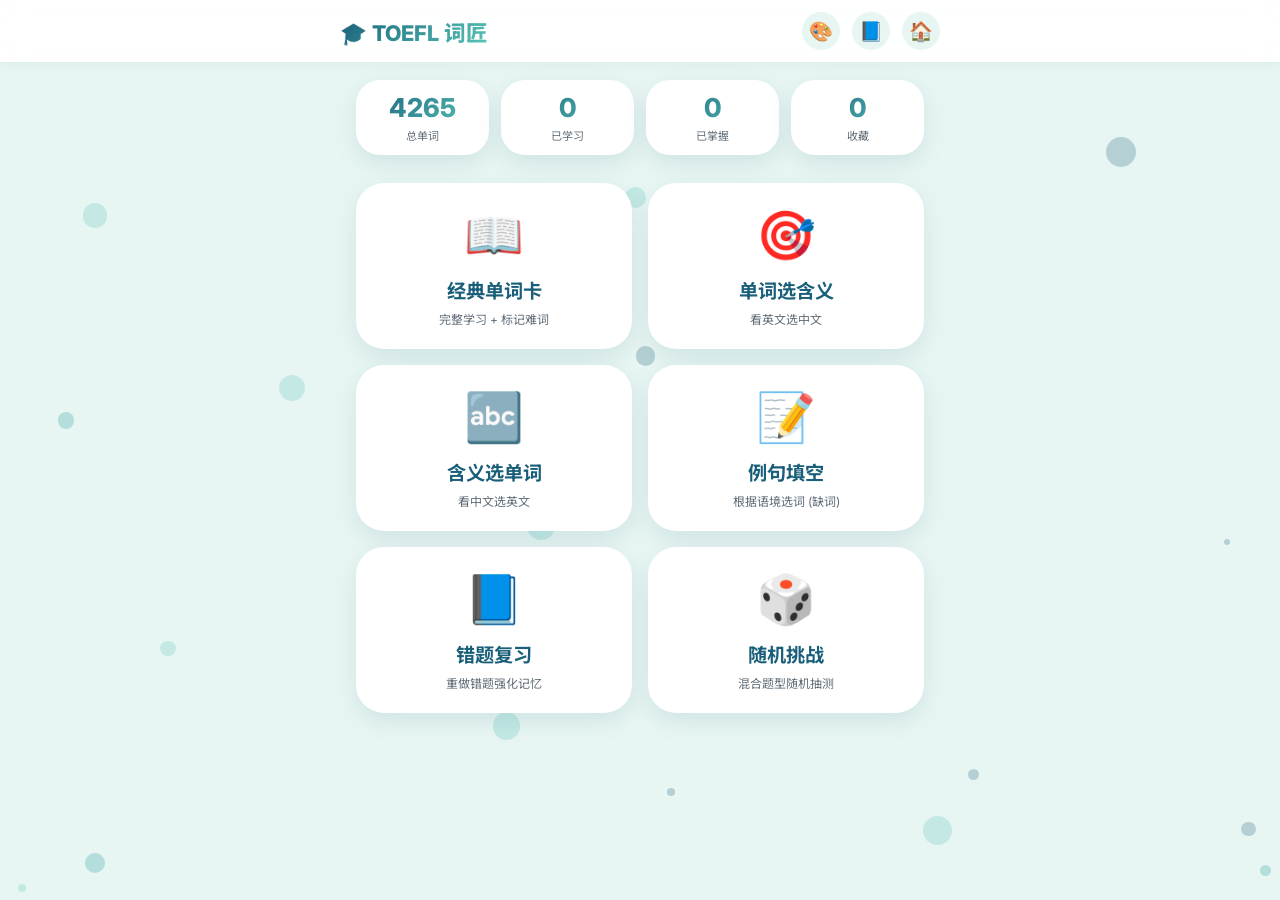
==== commit 82df7bc5: "Update title and enhance card styles in index.html" ====
--- a/index.html
+++ b/index.html
@@ -3,7 +3,7 @@
 <head>
     <meta charset="UTF-8">
     <meta name="viewport" content="width=device-width, initial-scale=1.0, maximum-scale=1.0, user-scalable=no">
-    <title>TOEFL 单词记忆大师 | 外部词库 + 经典模式修复</title>
+    <title>TOEFL 单词记忆大师 | 扩大发音区域 + 首页按钮置顶</title>
     <link href="https://fonts.googleapis.com/css2?family=Inter:wght@400;500;600;700&family=Noto+Sans+SC:wght@400;500;700&display=swap" rel="stylesheet">
     <style>
         * { margin: 0; padding: 0; box-sizing: border-box; -webkit-tap-highlight-color: transparent; }
@@ -36,8 +36,12 @@
         .mode-emoji { font-size: 48px; margin-bottom: 12px; }
         .mode-title { font-weight: 700; font-size: 1.2rem; margin-bottom: 6px; color: var(--primary); }
         .mode-desc { font-size: 12px; opacity: 0.7; }
-        .word-card { background: var(--card); border-radius: 32px; margin: 16px; padding: 24px; box-shadow: var(--shadow); }
-        .word-title { font-size: 2rem; font-weight: 700; color: var(--primary); word-break: break-word; }
+        /* 卡片样式（含左上角返回按钮） */
+        .word-card, .quiz-card { background: var(--card); border-radius: 32px; margin: 16px; padding: 24px; box-shadow: var(--shadow); position: relative; }
+        .home-corner { position: absolute; top: 16px; left: 16px; font-size: 24px; cursor: pointer; background: var(--bg); width: 36px; height: 36px; border-radius: 50%; display: flex; align-items: center; justify-content: center; transition: 0.2s; z-index: 10; }
+        .home-corner:hover { background: var(--primary); color: white; transform: scale(0.95); }
+        .word-title { font-size: 2rem; font-weight: 700; color: var(--primary); word-break: break-word; cursor: pointer; display: inline-block; transition: 0.1s; }
+        .word-title:active { transform: scale(0.98); }
         .word-phonetic { font-size: 0.9rem; color: var(--secondary); margin-top: 4px; }
         .meaning-box { background: rgba(0,0,0,0.02); border-radius: 20px; padding: 16px; margin: 16px 0; border-left: 4px solid var(--accent); }
         .meaning-text { font-size: 1.2rem; font-weight: 500; }
@@ -50,15 +54,16 @@
         .btn-secondary { background: var(--bg); color: var(--primary); border: 1px solid var(--primary); }
         .btn-danger { background: #e74c3c; color: white; }
         .btn-success { background: #2ecc71; color: white; }
-        .quiz-card { background: var(--card); border-radius: 40px; margin: 16px; padding: 28px 20px; box-shadow: var(--shadow); }
         .quiz-question { font-size: 1.4rem; font-weight: 600; text-align: center; margin-bottom: 28px; color: var(--primary); line-height: 1.4; }
         .quiz-options { display: flex; flex-direction: column; gap: 12px; margin: 20px 0; }
-        .quiz-option { background: var(--bg); border-radius: 60px; padding: 14px 20px; text-align: center; font-weight: 500; cursor: pointer; border: 2px solid transparent; }
-        .quiz-option:hover { background: var(--secondary); color: white; }
+        .quiz-option { background: var(--bg); border-radius: 60px; padding: 14px 20px; text-align: center; font-weight: 500; cursor: pointer; border: 2px solid transparent; transition: 0.15s; }
+        .quiz-option:hover:not(.disabled) { background: var(--secondary); color: white; }
+        .quiz-option.disabled { opacity: 0.6; cursor: not-allowed; }
         .quiz-option.selected { background: var(--primary); color: white; }
         .quiz-feedback { text-align: center; padding: 12px; border-radius: 40px; margin: 16px 0; }
         .feedback-correct { background: rgba(46,204,113,0.2); color: #2ecc71; }
         .feedback-wrong { background: rgba(231,76,60,0.2); color: #e74c3c; }
+        .next-btn-container { display: flex; justify-content: center; margin-top: 20px; }
         .side-panel { position: fixed; top: 0; right: -100%; width: 80%; max-width: 340px; height: 100vh; background: var(--card); z-index: 2000; transition: 0.3s; overflow-y: auto; padding: 20px; }
         .side-panel.open { right: 0; }
         .overlay { position: fixed; inset: 0; background: rgba(0,0,0,0.5); z-index: 1500; opacity: 0; visibility: hidden; transition: 0.2s; }
@@ -88,30 +93,26 @@
 <div class="side-panel" id="mistakePanel"><div style="display:flex; justify-content:space-between;"><h3>📘 错题本</h3><button onclick="closePanels()" style="background:none; border:none; font-size:24px;">✕</button></div><div id="mistakeListContainer"></div><button class="btn btn-primary" id="reviewMistakesBtn" style="width:100%; margin-top:16px;">📖 开始错题复习</button></div>
 
 <script>
-    // ======================= 全局变量 =======================
-    let words = [];             // 从外部加载的原始单词数组
-    let currentView = "home";  // home, classic, quiz
-    let classicList = [];       // 经典模式当前使用的单词列表
-    let classicIdx = 0;         // 当前索引
-    let favorites = [];         // 存储原始索引
+    // ---------- 全局数据 ----------
+    let words = [];
+    let currentView = "home";
+    let classicList = [];
+    let classicIdx = 0;
+    let favorites = [];
     let difficult = [];
     let learned = {};
     let mastered = {};
     let mistakeBook = [];
     
-    // 测验相关
     let activeQuiz = null;
     let currentQ = null;
-    let selectedOpt = null;
     let quizFeedback = null;
     
-    // 存储key
     const STORAGE = {
         fav: 'tf_fav', diff: 'tf_diff', learned: 'tf_learn', mastered: 'tf_master',
         mistakes: 'tf_mistakes', cidx: 'tf_cidx', theme: 'tf_theme'
     };
     
-    // ======================= 辅助函数 =======================
     function saveData() {
         localStorage.setItem(STORAGE.fav, JSON.stringify(favorites));
         localStorage.setItem(STORAGE.diff, JSON.stringify(difficult));
@@ -131,9 +132,48 @@
     }
     function showToast(msg) { let t = document.getElementById('toast'); t.innerText = msg; t.classList.add('show'); setTimeout(()=>t.classList.remove('show'),2000); }
     function closePanels() { document.querySelectorAll('.side-panel').forEach(p=>p.classList.remove('open')); document.getElementById('overlay').classList.remove('show'); }
-    function escapeHtml(str) { if (!str) return ''; return String(str).replace(/[&<>]/g, m=> m==='&'?'&amp;' : m==='<'?'&lt;' : '&gt;'); }
-    
-    // ======================= 主题系统 =======================
+    function escapeHtml(str) { if (!str) return ''; return String(str).replace(/[&<>]/g, m=> m==='&'?'&amp;': m==='<'?'&lt;': '&gt;'); }
+    
+    // 音效
+    let audioCtx = null;
+    function playCorrectSound() {
+        try {
+            if (!audioCtx) audioCtx = new (window.AudioContext || window.webkitAudioContext)();
+            const osc = audioCtx.createOscillator();
+            const gain = audioCtx.createGain();
+            osc.connect(gain);
+            gain.connect(audioCtx.destination);
+            osc.frequency.value = 880;
+            gain.gain.value = 0.3;
+            osc.type = 'sine';
+            osc.start();
+            gain.gain.exponentialRampToValueAtTime(0.00001, audioCtx.currentTime + 0.5);
+            osc.stop(audioCtx.currentTime + 0.5);
+        } catch(e) { console.warn("音效失败", e); }
+    }
+    function playWrongSound() {
+        try {
+            if (!audioCtx) audioCtx = new (window.AudioContext || window.webkitAudioContext)();
+            const osc = audioCtx.createOscillator();
+            const gain = audioCtx.createGain();
+            osc.connect(gain);
+            gain.connect(audioCtx.destination);
+            osc.frequency.value = 440;
+            gain.gain.value = 0.3;
+            osc.type = 'sawtooth';
+            osc.start();
+            gain.gain.exponentialRampToValueAtTime(0.00001, audioCtx.currentTime + 0.3);
+            osc.stop(audioCtx.currentTime + 0.3);
+        } catch(e) { console.warn("音效失败", e); }
+    }
+    
+    // 发音函数（可被点击标题调用）
+    function playWordAudio(word) {
+        if (!word) return;
+        new Audio(`https://dict.youdao.com/dictvoice?type=2&audio=${encodeURIComponent(word)}`).play().catch(()=>showToast("发音失败"));
+    }
+    
+    // 主题
     function applyTheme(id) {
         const root = document.documentElement;
         for (let i=1;i<=5;i++) {
@@ -172,7 +212,6 @@
         }
     }
     
-    // ======================= 视图调度 =======================
     function renderCurrentView() {
         if (currentView === 'home') renderHome();
         else if (currentView === 'classic') renderClassic();
@@ -206,44 +245,46 @@
         currentView = "home";
     }
     
-    // ========== 经典模式（完全修复边界问题） ==========
+    // ========== 经典模式 ==========
+    let classicContainer = null;
     function startClassic() {
-        if (!words.length) { showToast("单词库未加载完成"); return; }
-        classicList = [...words];  // 重新复制，避免污染
-        // 确保索引有效
+        if (!words.length) { showToast("单词库未加载"); return; }
+        classicList = [...words];
         if (classicIdx >= classicList.length) classicIdx = 0;
         if (classicIdx < 0) classicIdx = 0;
         currentView = "classic";
-        renderClassic();
-    }
-    
+        const mainEl = document.getElementById('main');
+        mainEl.innerHTML = `<div class="word-card" id="classicCard"></div>`;
+        classicContainer = document.getElementById('classicCard');
+        updateClassicContent();
+    }
     function getRealIdx(wordObj) {
         if (!wordObj || !wordObj['单词']) return -1;
         return words.findIndex(w => w['单词'] === wordObj['单词']);
     }
-    
-    function renderClassic() {
-        // 防御性检查
-        if (!classicList.length) { startClassic(); return; }
-        if (classicIdx < 0 || classicIdx >= classicList.length) classicIdx = 0;
+    function updateClassicContent() {
+        if (!classicList.length || classicIdx < 0 || classicIdx >= classicList.length) {
+            classicIdx = 0;
+            if (!classicList.length) return;
+        }
         const word = classicList[classicIdx];
         if (!word || !word['单词']) {
-            console.warn("单词数据无效，重新初始化经典列表");
             classicList = [...words];
-            if (classicList.length) renderClassic();
-            else showToast("数据错误");
+            if (!classicList.length) return;
+            classicIdx = 0;
+            updateClassicContent();
             return;
         }
         const realIdx = getRealIdx(word);
         const isFav = realIdx !== -1 && favorites.includes(realIdx);
         const isDiff = realIdx !== -1 && difficult.includes(realIdx);
         const isMaster = realIdx !== -1 && mastered[realIdx];
-        
+        // 左上角返回首页按钮 + 单词标题可点击发音
         const html = `
-        <div class="word-card">
-            <div style="display:flex; justify-content:space-between; flex-wrap:wrap;">
-                <div><div class="word-title">${escapeHtml(word['单词'])}</div><div class="word-phonetic">/${escapeHtml(word['读音'] || '未知')}/</div></div>
-                <div><button class="icon-btn" onclick="toggleFav(${realIdx})">${isFav ? '⭐' : '☆'}</button><button class="icon-btn" onclick="playAudio('${escapeHtml(word['单词'])}')">🔊</button></div>
+            <div class="home-corner" onclick="goHome()">🏠</div>
+            <div style="display:flex; justify-content:space-between; flex-wrap:wrap; margin-top: 20px;">
+                <div><div class="word-title" onclick="playWordAudio('${escapeHtml(word['单词'])}')">${escapeHtml(word['单词'])}</div><div class="word-phonetic">/${escapeHtml(word['读音'] || '未知')}/</div></div>
+                <div><button class="icon-btn" onclick="toggleFavClassic(${realIdx})">${isFav ? '⭐' : '☆'}</button><button class="icon-btn" onclick="playWordAudio('${escapeHtml(word['单词'])}')">🔊</button></div>
             </div>
             <div class="meaning-box"><div class="meaning-text">${escapeHtml(word['单词中文意思'] || '暂无释义')}</div></div>
             ${word['记忆方法'] ? `<div class="memory-card">💡 记忆法：${escapeHtml(word['记忆方法'])}</div>` : ''}
@@ -252,23 +293,21 @@
             <div>${isDiff ? '<span class="tag">🤔 难词</span>' : ''}${isMaster ? '<span class="tag">✅ 已掌握</span>' : ''}</div>
             <div class="action-group">
                 <button class="btn btn-secondary" onclick="prevClassic()">◀ 上一个</button>
-                <button class="btn btn-danger" onclick="markDiff(${realIdx})">🤔 难词</button>
-                <button class="btn btn-success" onclick="markMaster(${realIdx})">✅ 掌握</button>
+                <button class="btn btn-danger" onclick="markDiffClassic(${realIdx})">🤔 难词</button>
+                <button class="btn btn-success" onclick="markMasterClassic(${realIdx})">✅ 掌握</button>
                 <button class="btn btn-primary" onclick="nextClassic()">下一个 ▶</button>
             </div>
-        </div>`;
-        document.getElementById('main').innerHTML = html;
+        `;
+        if (classicContainer) classicContainer.innerHTML = html;
         saveData();
     }
-    
-    window.toggleFav = function(idx) { if(idx===-1) return; let p = favorites.indexOf(idx); p===-1 ? favorites.push(idx) : favorites.splice(p,1); saveData(); renderClassic(); };
-    window.markDiff = function(idx) { if(idx===-1) return; let p = difficult.indexOf(idx); p===-1 ? difficult.push(idx) : difficult.splice(p,1); saveData(); renderClassic(); };
-    window.markMaster = function(idx) { if(idx===-1) return; mastered[idx]=true; learned[idx]=true; difficult = difficult.filter(i=>i!==idx); saveData(); renderClassic(); setTimeout(()=>nextClassic(),600); };
-    window.prevClassic = function() { if(!classicList.length) return; classicIdx--; if(classicIdx < 0) classicIdx = classicList.length-1; renderClassic(); };
-    window.nextClassic = function() { if(!classicList.length) return; classicIdx++; if(classicIdx >= classicList.length) classicIdx = 0; renderClassic(); saveData(); };
-    window.playAudio = function(w) { new Audio(`https://dict.youdao.com/dictvoice?type=2&audio=${encodeURIComponent(w)}`).play().catch(()=>showToast("发音失败")); };
-    
-    // ========== 测验模块 (保留例句填空功能) ==========
+    window.toggleFavClassic = function(idx) { if (idx===-1) return; let p = favorites.indexOf(idx); p===-1 ? favorites.push(idx) : favorites.splice(p,1); saveData(); updateClassicContent(); };
+    window.markDiffClassic = function(idx) { if (idx===-1) return; let p = difficult.indexOf(idx); p===-1 ? difficult.push(idx) : difficult.splice(p,1); saveData(); updateClassicContent(); };
+    window.markMasterClassic = function(idx) { if (idx===-1) return; mastered[idx]=true; learned[idx]=true; difficult = difficult.filter(i=>i!==idx); saveData(); updateClassicContent(); setTimeout(()=>nextClassic(),600); };
+    window.prevClassic = function() { if (!classicList.length) return; classicIdx--; if (classicIdx < 0) classicIdx = classicList.length-1; updateClassicContent(); };
+    window.nextClassic = function() { if (!classicList.length) return; classicIdx++; if (classicIdx >= classicList.length) classicIdx = 0; updateClassicContent(); saveData(); };
+    
+    // ========== 测验模块 ==========
     function startQuiz(mode) {
         if (!words.length) return;
         activeQuiz = mode;
@@ -312,42 +351,55 @@
                 if (opts.length<4) opts = [correct, "phenomenon", "analyze", "significant"].slice(0,4);
             }
             currentQ = { wordIndex: idx, correct, options: shuffle(opts), question, mode: activeQuiz };
-            selectedOpt = null;
             quizFeedback = null;
             return;
         }
         showToast("生成题目失败");
     }
     function shuffle(arr) { for(let i=arr.length-1;i>0;i--){ let j=Math.floor(Math.random()*(i+1)); [arr[i],arr[j]]=[arr[j],arr[i]]; } return arr; }
+    
+    function checkAnswer(selected) {
+        if (quizFeedback !== null) return;
+        const isCorrect = (selected === currentQ.correct);
+        if (isCorrect) {
+            quizFeedback = { type: "feedback-correct", message: "✅ 正确！很棒！" };
+            playCorrectSound();
+            showToast("✓ 正确");
+        } else {
+            quizFeedback = { type: "feedback-wrong", message: `❌ 错误！正确答案：${escapeHtml(currentQ.correct)}` };
+            playWrongSound();
+            showToast("✗ 错误，已加入错题本");
+            mistakeBook.unshift({ wordIndex: currentQ.wordIndex, mode: activeQuiz, wrongAnswer: selected, correctAnswer: currentQ.correct, timestamp: Date.now() });
+            if (mistakeBook.length > 150) mistakeBook.pop();
+            saveData();
+        }
+        renderQuizUI();
+    }
+    
     function renderQuizUI() {
         if (!currentQ) { generateQuestion(); if(!currentQ) return; }
-        let optsHtml = currentQ.options.map(opt => `<div class="quiz-option" data-val="${escapeHtml(opt)}" onclick="selectOpt('${escapeHtml(opt)}')">${escapeHtml(opt)}</div>`).join('');
+        const isAnswered = (quizFeedback !== null);
+        let optsHtml = currentQ.options.map(opt => {
+            let disabledClass = isAnswered ? 'disabled' : '';
+            let onclickAttr = isAnswered ? '' : `onclick="checkAnswer('${escapeHtml(opt)}')"`;
+            return `<div class="quiz-option ${disabledClass}" ${onclickAttr}>${escapeHtml(opt)}</div>`;
+        }).join('');
         let fbHtml = quizFeedback ? `<div class="quiz-feedback ${quizFeedback.type}">${quizFeedback.message}</div>` : '';
-        let actionBtn = quizFeedback ? `<button class="btn btn-primary" onclick="nextQuiz()">下一题 ▶</button>` : `<button class="btn btn-primary" onclick="submitQuiz()">提交答案</button>`;
-        let html = `<div class="quiz-card"><div class="quiz-question">${currentQ.question}</div><div class="quiz-options">${optsHtml}</div>${fbHtml}<div style="display:flex; gap:12px;">${actionBtn}<button class="btn btn-secondary" onclick="goHome()">🏠 首页</button></div></div>`;
+        let nextBtnHtml = isAnswered ? `<div class="next-btn-container"><button class="btn btn-primary" onclick="nextQuiz()">下一题 ▶</button></div>` : '';
+        let html = `<div class="quiz-card">
+            <div class="home-corner" onclick="goHome()">🏠</div>
+            <div class="quiz-question" style="margin-top: 20px;">${currentQ.question}</div>
+            <div class="quiz-options">${optsHtml}</div>
+            ${fbHtml}
+            ${nextBtnHtml}
+        </div>`;
         document.getElementById('main').innerHTML = html;
-        if (selectedOpt) document.querySelectorAll('.quiz-option').forEach(el => { if(el.dataset.val === selectedOpt) el.classList.add('selected'); });
-    }
-    window.selectOpt = function(opt) { selectedOpt = opt; renderQuizUI(); };
-    window.submitQuiz = function() {
-        if (!selectedOpt) { showToast("请选择一个选项"); return; }
-        let isCorrect = (selectedOpt === currentQ.correct);
-        if (isCorrect) {
-            quizFeedback = { type:"feedback-correct", message:"✅ 正确！很棒！" };
-            showToast("回答正确");
-        } else {
-            quizFeedback = { type:"feedback-wrong", message:`❌ 错误！正确答案：${escapeHtml(currentQ.correct)}` };
-            mistakeBook.unshift({ wordIndex: currentQ.wordIndex, mode: activeQuiz, wrongAnswer: selectedOpt, correctAnswer: currentQ.correct, timestamp: Date.now() });
-            if (mistakeBook.length > 150) mistakeBook.pop();
-            saveData();
-            showToast("已加入错题本");
-        }
-        renderQuizUI();
-    };
-    window.nextQuiz = function() { generateQuestion(); renderQuizUI(); };
-    window.randomChallenge = function() { let modes = ["word2meaning","meaning2word","example2word"]; startQuiz(modes[Math.floor(Math.random()*3)]); };
-    
-    // ========== 错题本 ==========
+    }
+    
+    function nextQuiz() { generateQuestion(); renderQuizUI(); }
+    function randomChallenge() { let modes = ["word2meaning","meaning2word","example2word"]; startQuiz(modes[Math.floor(Math.random()*3)]); }
+    
+    // 错题本
     function renderMistakePanel() {
         let container = document.getElementById('mistakeListContainer');
         if (!mistakeBook.length) { container.innerHTML = '<div style="text-align:center;padding:32px;">📭 暂无错题</div>'; return; }
@@ -359,7 +411,7 @@
             <button class="btn btn-secondary" style="margin-top:8px; padding:6px 12px;" onclick="retryMistake(${i})">重练此题</button></div>`;
         }).join('');
     }
-    window.retryMistake = function(idx) {
+    function retryMistake(idx) {
         let m = mistakeBook[idx];
         if (!m || !words[m.wordIndex]) { showToast("错题失效"); return; }
         activeQuiz = m.mode;
@@ -384,66 +436,55 @@
             if (opts.length<4) opts=[correct,"significant","approach","context"];
         }
         currentQ = { wordIndex: m.wordIndex, correct, options: shuffle(opts), question, mode: m.mode };
-        selectedOpt = null; quizFeedback = null; currentView = "quiz"; closePanels(); renderQuizUI();
-    };
-    window.openMistakeReview = function() { if (!mistakeBook.length) { showToast("暂无错题"); return; } retryMistake(0); };
+        quizFeedback = null;
+        currentView = "quiz";
+        closePanels();
+        renderQuizUI();
+    }
+    function openMistakeReview() { if (!mistakeBook.length) { showToast("暂无错题"); return; } retryMistake(0); }
     
     function goHome() { renderHome(); currentView = "home"; saveData(); }
     
-    // 主题侧边栏
     function initThemeSidebar() {
         let themes = [{id:1,name:"深海蓝"},{id:2,name:"暮光紫"},{id:3,name:"森林绿"},{id:4,name:"暖阳橙"},{id:5,name:"暗夜黑"}];
         document.getElementById('themeList').innerHTML = themes.map(t => `<div class="mode-card" style="margin-bottom:12px; padding:12px; display:flex; gap:12px;" onclick="setTheme(${t.id})"><div style="font-size:28px;">${t.id===1?"🌊":t.id===2?"🔮":t.id===3?"🌲":t.id===4?"☀️":"🌙"}</div><div><strong>${t.name}</strong></div></div>`).join('');
     }
     
-    // ======================= 加载外部 JSON =======================
     async function loadWords() {
-        // 尝试多个路径，确保能找到文件
-        const paths = [
-            'toefl_vocabulary.json',
-            './toefl_vocabulary.json',
-            '../toefl_vocabulary.json',
-            'data/toefl_vocabulary.json'
-        ];
+        const paths = ['toefl_vocabulary.json', './toefl_vocabulary.json', '../toefl_vocabulary.json', 'data/toefl_vocabulary.json'];
         let loaded = false;
         for (let p of paths) {
             try {
-                const res = await fetch(p, { cache: 'no-store' });
+                let res = await fetch(p, { cache: 'no-store' });
                 if (res.ok) {
                     words = await res.json();
                     loaded = true;
-                    console.log(`✅ 成功加载单词库: ${p}，共 ${words.length} 个单词`);
+                    console.log(`✅ 加载成功: ${p}, 共 ${words.length} 词`);
                     break;
                 }
-            } catch(e) { /* 继续尝试 */ }
+            } catch(e) {}
         }
         if (!loaded || !words.length) {
-            // 加载失败时显示友好错误，而不是显示原始数据
-            document.getElementById('main').innerHTML = `<div class="quiz-card"><h3>⚠️ 单词库加载失败</h3><p>请确保 <strong>toefl_vocabulary.json</strong> 文件与当前页面在同一目录下。</p><button class="btn btn-primary" onclick="location.reload()">重新加载</button></div>`;
+            document.getElementById('main').innerHTML = `<div class="quiz-card"><h3>⚠️ 单词库加载失败</h3><p>请确保 <strong>toefl_vocabulary.json</strong> 文件存在。</p><button class="btn btn-primary" onclick="location.reload()">重新加载</button></div>`;
             return;
         }
-        // 加载本地存储数据
         loadData();
-        // 恢复保存的主题
         let savedTheme = localStorage.getItem(STORAGE.theme) || '1';
         applyTheme(parseInt(savedTheme));
-        // 渲染首页
         renderHome();
     }
     
-    // 绑定按钮事件
     document.getElementById('themeToggleBtn').onclick = () => { initThemeSidebar(); document.getElementById('themePanel').classList.add('open'); document.getElementById('overlay').classList.add('show'); };
     document.getElementById('mistakeBtn').onclick = () => { renderMistakePanel(); document.getElementById('mistakePanel').classList.add('open'); document.getElementById('overlay').classList.add('show'); };
     document.getElementById('homeBtn').onclick = () => goHome();
     document.getElementById('reviewMistakesBtn').onclick = () => { closePanels(); openMistakeReview(); };
     
-    // 启动
     loadWords();
     
-    // 暴露全局函数供 onclick 调用
     window.goHome = goHome; window.closePanels = closePanels; window.setTheme = setTheme;
     window.startClassic = startClassic; window.startQuiz = startQuiz; window.randomChallenge = randomChallenge;
-    window.openMistakeReview = openMistakeReview;
+    window.openMistakeReview = openMistakeReview; window.checkAnswer = checkAnswer; window.nextQuiz = nextQuiz;
+    window.retryMistake = retryMistake; window.playWordAudio = playWordAudio;
 </script>
 </body>
 </html>
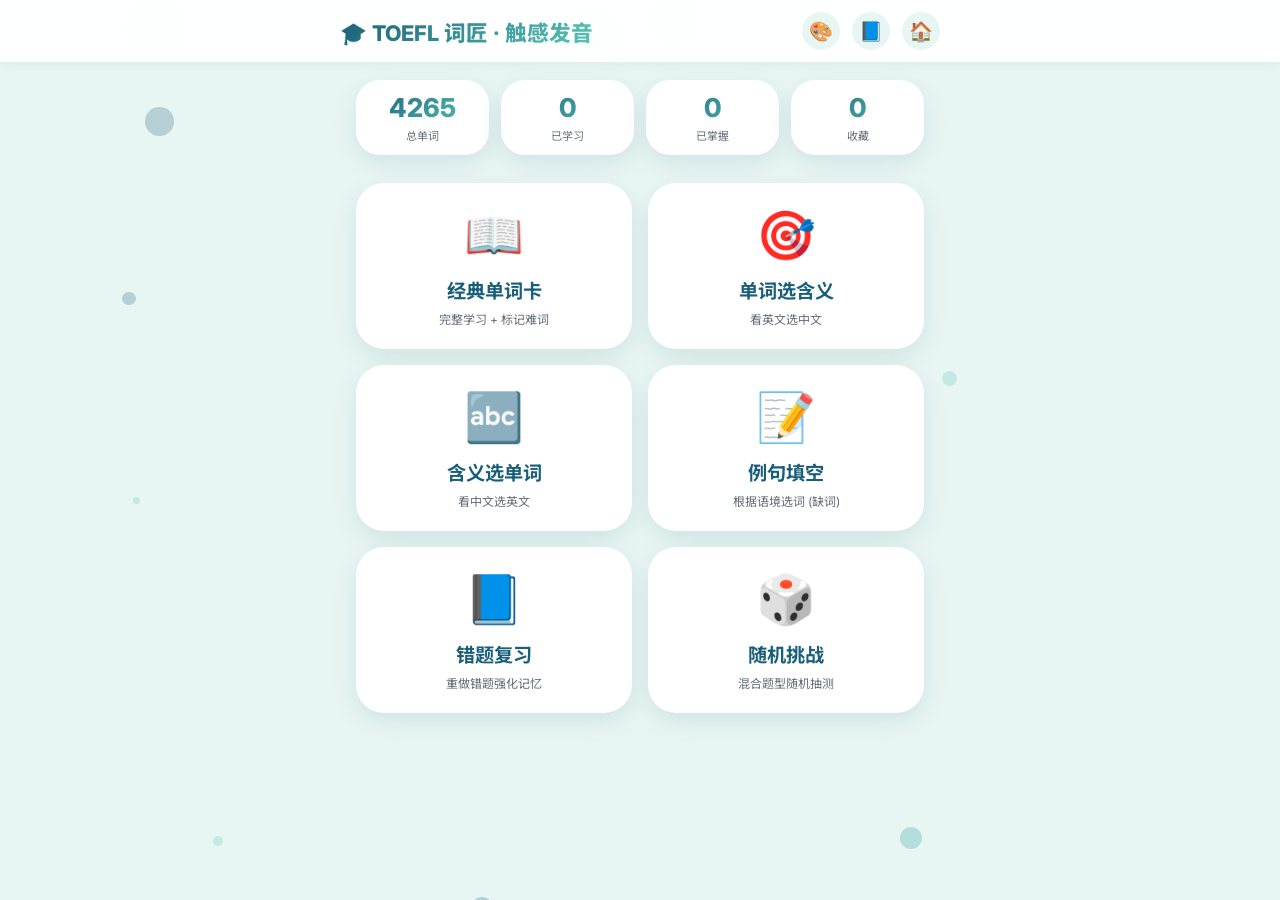
==== commit efc4b3f0: "Update print statement from 'Hello' to 'Goodbye'" ====
--- a/index.html
+++ b/index.html
@@ -3,7 +3,7 @@
 <head>
     <meta charset="UTF-8">
     <meta name="viewport" content="width=device-width, initial-scale=1.0, maximum-scale=1.0, user-scalable=no">
-    <title>TOEFL 单词记忆大师 | 扩大发音区域 + 首页按钮置顶</title>
+    <title>TOEFL 单词记忆大师 | 点击单词/例句发音</title>
     <link href="https://fonts.googleapis.com/css2?family=Inter:wght@400;500;600;700&family=Noto+Sans+SC:wght@400;500;700&display=swap" rel="stylesheet">
     <style>
         * { margin: 0; padding: 0; box-sizing: border-box; -webkit-tap-highlight-color: transparent; }
@@ -36,20 +36,22 @@
         .mode-emoji { font-size: 48px; margin-bottom: 12px; }
         .mode-title { font-weight: 700; font-size: 1.2rem; margin-bottom: 6px; color: var(--primary); }
         .mode-desc { font-size: 12px; opacity: 0.7; }
-        /* 卡片样式（含左上角返回按钮） */
         .word-card, .quiz-card { background: var(--card); border-radius: 32px; margin: 16px; padding: 24px; box-shadow: var(--shadow); position: relative; }
         .home-corner { position: absolute; top: 16px; left: 16px; font-size: 24px; cursor: pointer; background: var(--bg); width: 36px; height: 36px; border-radius: 50%; display: flex; align-items: center; justify-content: center; transition: 0.2s; z-index: 10; }
         .home-corner:hover { background: var(--primary); color: white; transform: scale(0.95); }
-        .word-title { font-size: 2rem; font-weight: 700; color: var(--primary); word-break: break-word; cursor: pointer; display: inline-block; transition: 0.1s; }
-        .word-title:active { transform: scale(0.98); }
+        .word-redzone { display: inline-block; border: 2px solid #e74c3c; border-radius: 20px; padding: 6px 20px 6px 20px; margin: 6px 0; cursor: pointer; background: rgba(231,76,60,0.05); transition: 0.1s; }
+        .word-redzone:active { transform: scale(0.97); background: rgba(231,76,60,0.15); }
+        .word-title { font-size: 2rem; font-weight: 700; color: var(--primary); word-break: break-word; }
         .word-phonetic { font-size: 0.9rem; color: var(--secondary); margin-top: 4px; }
         .meaning-box { background: rgba(0,0,0,0.02); border-radius: 20px; padding: 16px; margin: 16px 0; border-left: 4px solid var(--accent); }
         .meaning-text { font-size: 1.2rem; font-weight: 500; }
         .memory-card { background: rgba(243,156,18,0.1); border-radius: 20px; padding: 16px; margin: 12px 0; }
-        .example-box { background: rgba(0,0,0,0.02); border-radius: 20px; padding: 14px; margin: 12px 0; }
+        .example-box { background: rgba(0,0,0,0.02); border-radius: 20px; padding: 14px; margin: 12px 0; cursor: pointer; transition: 0.1s; border: 1px solid transparent; }
+        .example-box:hover { border-color: var(--accent); background: rgba(87,197,182,0.1); }
+        .example-box:active { transform: scale(0.99); }
         .tag { display: inline-block; padding: 4px 14px; border-radius: 40px; font-size: 12px; background: var(--bg); margin-right: 8px; }
         .action-group { display: flex; gap: 12px; margin-top: 20px; flex-wrap: wrap; }
-        .btn { padding: 12px 20px; border-radius: 60px; font-weight: 600; border: none; cursor: pointer; text-align: center; }
+        .btn { padding: 12px 20px; border-radius: 60px; font-weight: 600; border: none; cursor: pointer; text-align: center; transition: 0.2s; }
         .btn-primary { background: linear-gradient(135deg, var(--primary), var(--secondary)); color: white; }
         .btn-secondary { background: var(--bg); color: var(--primary); border: 1px solid var(--primary); }
         .btn-danger { background: #e74c3c; color: white; }
@@ -59,7 +61,6 @@
         .quiz-option { background: var(--bg); border-radius: 60px; padding: 14px 20px; text-align: center; font-weight: 500; cursor: pointer; border: 2px solid transparent; transition: 0.15s; }
         .quiz-option:hover:not(.disabled) { background: var(--secondary); color: white; }
         .quiz-option.disabled { opacity: 0.6; cursor: not-allowed; }
-        .quiz-option.selected { background: var(--primary); color: white; }
         .quiz-feedback { text-align: center; padding: 12px; border-radius: 40px; margin: 16px 0; }
         .feedback-correct { background: rgba(46,204,113,0.2); color: #2ecc71; }
         .feedback-wrong { background: rgba(231,76,60,0.2); color: #e74c3c; }
@@ -72,6 +73,7 @@
         .toast { position: fixed; top: 80px; left: 50%; transform: translateX(-50%) translateY(-30px); background: var(--primary); color: white; padding: 10px 20px; border-radius: 40px; z-index: 3000; opacity: 0; transition: 0.2s; }
         .toast.show { transform: translateX(-50%) translateY(0); opacity: 1; }
         @media (max-width: 500px) { .mode-hall { grid-template-columns: 1fr; } .stats-grid { grid-template-columns: repeat(2, 1fr); } }
+        .clickable-sentence { cursor: pointer; text-decoration: underline; text-decoration-style: dotted; text-underline-offset: 4px; }
     </style>
 </head>
 <body>
@@ -80,7 +82,7 @@
 <div class="overlay" id="overlay" onclick="closePanels()"></div>
 <header class="header">
     <div class="header-content">
-        <div class="logo">🎓 TOEFL 词匠</div>
+        <div class="logo">🎓 TOEFL 词匠 · 触感发音</div>
         <div>
             <button class="icon-btn" id="themeToggleBtn">🎨</button>
             <button class="icon-btn" id="mistakeBtn">📘</button>
@@ -89,8 +91,21 @@
     </div>
 </header>
 <main class="main" id="main"></main>
-<div class="side-panel" id="themePanel"><div style="display:flex; justify-content:space-between;"><h3>🎨 主题</h3><button onclick="closePanels()" style="background:none; border:none; font-size:24px;">✕</button></div><div id="themeList"></div></div>
-<div class="side-panel" id="mistakePanel"><div style="display:flex; justify-content:space-between;"><h3>📘 错题本</h3><button onclick="closePanels()" style="background:none; border:none; font-size:24px;">✕</button></div><div id="mistakeListContainer"></div><button class="btn btn-primary" id="reviewMistakesBtn" style="width:100%; margin-top:16px;">📖 开始错题复习</button></div>
+<div class="side-panel" id="themePanel">
+    <div style="display:flex; justify-content:space-between;">
+        <h3>🎨 主题</h3>
+        <button onclick="closePanels()" style="background:none; border:none; font-size:24px;">✕</button>
+    </div>
+    <div id="themeList"></div>
+</div>
+<div class="side-panel" id="mistakePanel">
+    <div style="display:flex; justify-content:space-between;">
+        <h3>📘 错题本</h3>
+        <button onclick="closePanels()" style="background:none; border:none; font-size:24px;">✕</button>
+    </div>
+    <div id="mistakeListContainer"></div>
+    <button class="btn btn-primary" id="reviewMistakesBtn" style="width:100%; margin-top:16px;">📖 开始错题复习</button>
+</div>
 
 <script>
     // ---------- 全局数据 ----------
@@ -107,20 +122,28 @@
     let activeQuiz = null;
     let currentQ = null;
     let quizFeedback = null;
+    let isMarkMasterProcessing = false;
     
     const STORAGE = {
         fav: 'tf_fav', diff: 'tf_diff', learned: 'tf_learn', mastered: 'tf_master',
         mistakes: 'tf_mistakes', cidx: 'tf_cidx', theme: 'tf_theme'
     };
     
+    // 本地存储 - 增加异常捕获
     function saveData() {
-        localStorage.setItem(STORAGE.fav, JSON.stringify(favorites));
-        localStorage.setItem(STORAGE.diff, JSON.stringify(difficult));
-        localStorage.setItem(STORAGE.learned, JSON.stringify(learned));
-        localStorage.setItem(STORAGE.mastered, JSON.stringify(mastered));
-        localStorage.setItem(STORAGE.mistakes, JSON.stringify(mistakeBook));
-        localStorage.setItem(STORAGE.cidx, classicIdx);
-    }
+        try {
+            localStorage.setItem(STORAGE.fav, JSON.stringify(favorites));
+            localStorage.setItem(STORAGE.diff, JSON.stringify(difficult));
+            localStorage.setItem(STORAGE.learned, JSON.stringify(learned));
+            localStorage.setItem(STORAGE.mastered, JSON.stringify(mastered));
+            localStorage.setItem(STORAGE.mistakes, JSON.stringify(mistakeBook));
+            localStorage.setItem(STORAGE.cidx, classicIdx);
+        } catch (e) {
+            console.error("本地存储失败：", e);
+            showToast("存储失败！请清理浏览器缓存后重试");
+        }
+    }
+    
     function loadData() {
         favorites = JSON.parse(localStorage.getItem(STORAGE.fav) || '[]');
         difficult = JSON.parse(localStorage.getItem(STORAGE.diff) || '[]');
@@ -130,9 +153,23 @@
         classicIdx = parseInt(localStorage.getItem(STORAGE.cidx) || '0');
         if (isNaN(classicIdx)) classicIdx = 0;
     }
-    function showToast(msg) { let t = document.getElementById('toast'); t.innerText = msg; t.classList.add('show'); setTimeout(()=>t.classList.remove('show'),2000); }
-    function closePanels() { document.querySelectorAll('.side-panel').forEach(p=>p.classList.remove('open')); document.getElementById('overlay').classList.remove('show'); }
-    function escapeHtml(str) { if (!str) return ''; return String(str).replace(/[&<>]/g, m=> m==='&'?'&amp;': m==='<'?'&lt;': '&gt;'); }
+    
+    function showToast(msg) { 
+        let t = document.getElementById('toast'); 
+        t.innerText = msg; 
+        t.classList.add('show'); 
+        setTimeout(()=>t.classList.remove('show'),2000); 
+    }
+    
+    function closePanels() { 
+        document.querySelectorAll('.side-panel').forEach(p=>p.classList.remove('open')); 
+        document.getElementById('overlay').classList.remove('show'); 
+    }
+    
+    function escapeHtml(str) { 
+        if (!str) return ''; 
+        return String(str).replace(/[&<>]/g, m=> m==='&'?'&amp;': m==='<'?'&lt;': '&gt;'); 
+    }
     
     // 音效
     let audioCtx = null;
@@ -151,6 +188,7 @@
             osc.stop(audioCtx.currentTime + 0.5);
         } catch(e) { console.warn("音效失败", e); }
     }
+    
     function playWrongSound() {
         try {
             if (!audioCtx) audioCtx = new (window.AudioContext || window.webkitAudioContext)();
@@ -167,13 +205,37 @@
         } catch(e) { console.warn("音效失败", e); }
     }
     
-    // 发音函数（可被点击标题调用）
+    // 单词发音
     function playWordAudio(word) {
         if (!word) return;
-        new Audio(`https://dict.youdao.com/dictvoice?type=2&audio=${encodeURIComponent(word)}`).play().catch(()=>showToast("发音失败"));
-    }
-    
-    // 主题
+        new Audio(`https://dict.youdao.com/dictvoice?type=2&audio=${encodeURIComponent(word)}`).play().catch(()=>{
+            showToast("单词音频加载失败，使用语音朗读");
+            speakText(word, 'en');
+        });
+    }
+    
+    // 文本朗读
+    function speakText(text, lang = 'en-US') {
+        if (!text || typeof window.speechSynthesis === 'undefined') {
+            showToast("当前浏览器不支持语音朗读");
+            return;
+        }
+        window.speechSynthesis.cancel();
+        const utterance = new SpeechSynthesisUtterance(text);
+        const chineseRegex = /[\u4e00-\u9fff]/;
+        utterance.lang = chineseRegex.test(text) ? 'zh-CN' : 'en-US';
+        utterance.rate = 0.9;
+        utterance.pitch = 1.0;
+        utterance.onerror = (e) => { console.warn("TTS错误", e); };
+        window.speechSynthesis.speak(utterance);
+    }
+    
+    function readExampleSentence(exampleText) {
+        if (!exampleText) return;
+        speakText(exampleText);
+    }
+    
+    // 主题系统
     function applyTheme(id) {
         const root = document.documentElement;
         for (let i=1;i<=5;i++) {
@@ -191,13 +253,22 @@
         localStorage.setItem(STORAGE.theme, id);
         refreshParticles();
     }
-    function setTheme(id) { applyTheme(id); showToast('主题已切换'); closePanels(); renderCurrentView(); }
+    
+    function setTheme(id) { 
+        applyTheme(id); 
+        showToast('主题已切换'); 
+        closePanels(); 
+    }
+    
+    // 粒子动画
     function refreshParticles() {
         const container = document.getElementById('particles');
         container.innerHTML = '';
-        const colors = [getComputedStyle(document.documentElement).getPropertyValue('--primary').trim(),
-                        getComputedStyle(document.documentElement).getPropertyValue('--secondary').trim(),
-                        getComputedStyle(document.documentElement).getPropertyValue('--accent').trim()];
+        const colors = [
+            getComputedStyle(document.documentElement).getPropertyValue('--primary').trim(),
+            getComputedStyle(document.documentElement).getPropertyValue('--secondary').trim(),
+            getComputedStyle(document.documentElement).getPropertyValue('--accent').trim()
+        ];
         for (let i=0;i<20;i++) {
             let p = document.createElement('div');
             p.className = 'particle';
@@ -245,7 +316,7 @@
         currentView = "home";
     }
     
-    // ========== 经典模式 ==========
+    // 经典单词模式
     let classicContainer = null;
     function startClassic() {
         if (!words.length) { showToast("单词库未加载"); return; }
@@ -258,10 +329,15 @@
         classicContainer = document.getElementById('classicCard');
         updateClassicContent();
     }
+    
     function getRealIdx(wordObj) {
         if (!wordObj || !wordObj['单词']) return -1;
+        if (classicList[classicIdx] && classicList[classicIdx]['单词'] === wordObj['单词']) {
+            return classicIdx;
+        }
         return words.findIndex(w => w['单词'] === wordObj['单词']);
     }
+    
     function updateClassicContent() {
         if (!classicList.length || classicIdx < 0 || classicIdx >= classicList.length) {
             classicIdx = 0;
@@ -279,17 +355,30 @@
         const isFav = realIdx !== -1 && favorites.includes(realIdx);
         const isDiff = realIdx !== -1 && difficult.includes(realIdx);
         const isMaster = realIdx !== -1 && mastered[realIdx];
-        // 左上角返回首页按钮 + 单词标题可点击发音
+        
+        // 例句：使用 data-sentence 存储文本，移除内联onclick
+        const exampleHtml = word['例句'] 
+            ? `<div class="example-box" data-sentence="${escapeHtml(word['例句'])}">📖 ${escapeHtml(word['例句'])}${word['例句中文含义'] ? `<div style="margin-top:6px;opacity:0.7;">${escapeHtml(word['例句中文含义'])}</div>` : ''}</div>` 
+            : '';
+        
         const html = `
             <div class="home-corner" onclick="goHome()">🏠</div>
             <div style="display:flex; justify-content:space-between; flex-wrap:wrap; margin-top: 20px;">
-                <div><div class="word-title" onclick="playWordAudio('${escapeHtml(word['单词'])}')">${escapeHtml(word['单词'])}</div><div class="word-phonetic">/${escapeHtml(word['读音'] || '未知')}/</div></div>
-                <div><button class="icon-btn" onclick="toggleFavClassic(${realIdx})">${isFav ? '⭐' : '☆'}</button><button class="icon-btn" onclick="playWordAudio('${escapeHtml(word['单词'])}')">🔊</button></div>
+                <div>
+                    <div class="word-redzone" onclick="playWordAudio('${escapeHtml(word['单词'])}')">
+                        <span class="word-title">${escapeHtml(word['单词'])}</span>
+                    </div>
+                    <div class="word-phonetic">/${escapeHtml(word['读音'] || '未知')}/</div>
+                </div>
+                <div>
+                    <button class="icon-btn" onclick="toggleFavClassic(${realIdx})">${isFav ? '⭐' : '☆'}</button>
+                    <button class="icon-btn" onclick="playWordAudio('${escapeHtml(word['单词'])}')">🔊</button>
+                </div>
             </div>
             <div class="meaning-box"><div class="meaning-text">${escapeHtml(word['单词中文意思'] || '暂无释义')}</div></div>
             ${word['记忆方法'] ? `<div class="memory-card">💡 记忆法：${escapeHtml(word['记忆方法'])}</div>` : ''}
             ${word['搭配短语'] ? `<div><span class="tag">🔗 ${escapeHtml(word['搭配短语'])}</span></div>` : ''}
-            ${word['例句'] ? `<div class="example-box">📖 ${escapeHtml(word['例句'])}${word['例句中文含义'] ? `<div style="margin-top:6px;opacity:0.7;">${escapeHtml(word['例句中文含义'])}</div>` : ''}</div>` : ''}
+            ${exampleHtml}
             <div>${isDiff ? '<span class="tag">🤔 难词</span>' : ''}${isMaster ? '<span class="tag">✅ 已掌握</span>' : ''}</div>
             <div class="action-group">
                 <button class="btn btn-secondary" onclick="prevClassic()">◀ 上一个</button>
@@ -301,87 +390,221 @@
         if (classicContainer) classicContainer.innerHTML = html;
         saveData();
     }
-    window.toggleFavClassic = function(idx) { if (idx===-1) return; let p = favorites.indexOf(idx); p===-1 ? favorites.push(idx) : favorites.splice(p,1); saveData(); updateClassicContent(); };
-    window.markDiffClassic = function(idx) { if (idx===-1) return; let p = difficult.indexOf(idx); p===-1 ? difficult.push(idx) : difficult.splice(p,1); saveData(); updateClassicContent(); };
-    window.markMasterClassic = function(idx) { if (idx===-1) return; mastered[idx]=true; learned[idx]=true; difficult = difficult.filter(i=>i!==idx); saveData(); updateClassicContent(); setTimeout(()=>nextClassic(),600); };
-    window.prevClassic = function() { if (!classicList.length) return; classicIdx--; if (classicIdx < 0) classicIdx = classicList.length-1; updateClassicContent(); };
-    window.nextClassic = function() { if (!classicList.length) return; classicIdx++; if (classicIdx >= classicList.length) classicIdx = 0; updateClassicContent(); saveData(); };
-    
-    // ========== 测验模块 ==========
-    function startQuiz(mode) {
-        if (!words.length) return;
-        activeQuiz = mode;
-        generateQuestion();
-        currentView = "quiz";
-        renderQuizUI();
-    }
-    function escapeRegex(str) { return str.replace(/[.*+?^${}()|[\]\\]/g, '\\$&'); }
+    
+    window.toggleFavClassic = function(idx) { 
+        if (idx===-1) return; 
+        let p = favorites.indexOf(idx); 
+        p===-1 ? favorites.push(idx) : favorites.splice(p,1); 
+        saveData(); 
+        updateClassicContent(); 
+    };
+    
+    window.markDiffClassic = function(idx) { 
+        if (idx===-1) return; 
+        let p = difficult.indexOf(idx); 
+        p===-1 ? difficult.push(idx) : difficult.splice(p,1); 
+        saveData(); 
+        updateClassicContent(); 
+    };
+    
+    window.markMasterClassic = function(idx) { 
+        if (idx===-1 || isMarkMasterProcessing) return; 
+        isMarkMasterProcessing = true;
+        
+        mastered[idx]=true;
+        learned[idx]=true;
+        difficult = difficult.filter(i=>i!==idx);
+        saveData();
+        updateClassicContent();
+        
+        setTimeout(()=>{
+            nextClassic();
+            isMarkMasterProcessing = false;
+        },600); 
+    };
+    
+    window.prevClassic = function() { 
+        if (!classicList.length) return; 
+        classicIdx--; 
+        if (classicIdx < 0) classicIdx = classicList.length-1; 
+        updateClassicContent(); 
+    };
+    
+    window.nextClassic = function() { 
+        if (!classicList.length) return; 
+        classicIdx++; 
+        if (classicIdx >= classicList.length) classicIdx = 0; 
+        updateClassicContent(); 
+        saveData(); 
+    };
+    
+    // 例句脱敏替换
     function maskExample(sentence, target) {
-        if (!sentence) return sentence;
-        let regex = new RegExp(`\\b(${escapeRegex(target)})\\b`, 'gi');
+        if (!sentence || !target) return sentence;
+        const escapedTarget = target.replace(/[.*+?^${}()|[\]\\]/g, '\\$&');
+        const regex = new RegExp(`(${escapedTarget})`, 'gi');
         return sentence.replace(regex, '______');
     }
+    
+    // 获取备选答案
+    function getBackupOptions(correct, type = 'word', count = 3) {
+        const candidates = words
+            .filter(w => type === 'word' ? w['单词'] !== correct : w['单词中文意思'] !== correct)
+            .map(w => type === 'word' ? w['单词'] : w['单词中文意思'])
+            .filter(v => v);
+        const shuffled = shuffle([...candidates]);
+        return shuffled.slice(0, count);
+    }
+    
+    // 生成题目
     function generateQuestion() {
-        for (let attempt=0; attempt<30; attempt++) {
-            let idx = Math.floor(Math.random() * words.length);
-            let w = words[idx];
-            if (activeQuiz === 'example2word' && (!w['例句'] || !w['例句'].trim())) continue;
-            let correct = '', question = '', opts = [];
+        if (!words.length) return false;
+        if (activeQuiz === 'example2word') {
+            const validWords = words.filter(w => w['例句'] && w['例句'].trim());
+            if (validWords.length === 0) return false;
+            
+            for (let attempt = 0; attempt < 40; attempt++) {
+                let idx = Math.floor(Math.random() * validWords.length);
+                let w = validWords[idx];
+                let correct = w['单词'];
+                let masked = maskExample(w['例句'], correct);
+                
+                let questionText = `根据语境选择正确的单词填空：<br>
+                <span class="clickable-sentence" data-sentence="${escapeHtml(w['例句'])}" style="cursor:pointer; text-decoration:underline dotted;">🔊 点击朗读原句</span>
+                <br>“${escapeHtml(masked)}”`;
+                
+                let candidates = getBackupOptions(correct, 'word', 3);
+                let opts = [correct, ...candidates];
+                while(opts.length < 4) opts.push(words[Math.floor(Math.random() * words.length)]['单词']);
+                
+                currentQ = {
+                    wordIndex: words.findIndex(wrd => wrd['单词'] === correct),
+                    correct: correct,
+                    options: shuffle(opts),
+                    question: questionText,
+                    mode: activeQuiz,
+                    originalExample: w['例句']
+                };
+                quizFeedback = null;
+                return true;
+            }
+            
+            let fallback = validWords[0];
+            let correct = fallback['单词'];
+            let masked = maskExample(fallback['例句'], correct);
+            
+            currentQ = {
+                wordIndex: words.findIndex(wrd => wrd['单词'] === correct),
+                correct: correct,
+                options: shuffle([correct, ...getBackupOptions(correct, 'word', 3)]),
+                question: `根据语境填空：<br>“${escapeHtml(masked)}”<br>
+                <small style="cursor:pointer;" class="clickable-sentence" data-sentence="${escapeHtml(fallback['例句'])}">🔊 朗读例句</small>`,
+                mode: activeQuiz,
+                originalExample: fallback['例句']
+            };
+            quizFeedback = null;
+            return true;
+        } else {
+            for (let attempt=0; attempt<40; attempt++) {
+                let idx = Math.floor(Math.random() * words.length);
+                let w = words[idx];
+                let correct = '', question = '', opts = [];
+                
+                if (activeQuiz === 'word2meaning') {
+                    correct = w['单词中文意思'];
+                    question = `“${escapeHtml(w['单词'])}” 的含义是？`;
+                    let candidates = getBackupOptions(correct, 'meaning', 3);
+                    opts = [correct, ...candidates];
+                } else if (activeQuiz === 'meaning2word') {
+                    correct = w['单词'];
+                    question = `“${escapeHtml(w['单词中文意思'])}” 对应的英文单词是？`;
+                    let candidates = getBackupOptions(correct, 'word', 3);
+                    opts = [correct, ...candidates];
+                } else continue;
+                
+                if (opts.length >= 2) {
+                    currentQ = { wordIndex: idx, correct, options: shuffle(opts), question, mode: activeQuiz };
+                    quizFeedback = null;
+                    return true;
+                }
+            }
+            
+            let anyWord = words[0];
             if (activeQuiz === 'word2meaning') {
-                correct = w['单词中文意思'];
-                question = `“${escapeHtml(w['单词'])}” 的含义是？`;
-                let candidates = words.filter((_,i)=>i!==idx).map(v=>v['单词中文意思']).filter(v=>v && v!==correct);
-                let set = new Set([correct, ...candidates]);
-                opts = Array.from(set).slice(0,4);
-                if (opts.length<4) opts = [correct, "持续的", "明显的", "复杂的"].slice(0,4);
-            } else if (activeQuiz === 'meaning2word') {
-                correct = w['单词'];
-                question = `“${escapeHtml(w['单词中文意思'])}” 对应的英文单词是？`;
-                let candidates = words.filter((_,i)=>i!==idx).map(v=>v['单词']).filter(v=>v && v!==correct);
-                let set = new Set([correct, ...candidates]);
-                opts = Array.from(set).slice(0,4);
-                if (opts.length<4) opts = [correct, "abandon", "benefit", "complex"].slice(0,4);
+                let candidates = getBackupOptions(anyWord['单词中文意思'], 'meaning', 3);
+                currentQ = { 
+                    wordIndex: 0, 
+                    correct: anyWord['单词中文意思'], 
+                    options: shuffle([anyWord['单词中文意思'], ...candidates]), 
+                    question: `“${escapeHtml(anyWord['单词'])}” 的含义？`, 
+                    mode: activeQuiz 
+                };
             } else {
-                correct = w['单词'];
-                let masked = maskExample(w['例句'], correct);
-                question = `根据语境选择正确的单词填空：<br>“${escapeHtml(masked)}”`;
-                let candidates = words.filter((_,i)=>i!==idx).map(v=>v['单词']).filter(v=>v && v!==correct);
-                let set = new Set([correct, ...candidates]);
-                opts = Array.from(set).slice(0,4);
-                if (opts.length<4) opts = [correct, "phenomenon", "analyze", "significant"].slice(0,4);
+                let candidates = getBackupOptions(anyWord['单词'], 'word', 3);
+                currentQ = { 
+                    wordIndex: 0, 
+                    correct: anyWord['单词'], 
+                    options: shuffle([anyWord['单词'], ...candidates]), 
+                    question: `“${escapeHtml(anyWord['单词中文意思'])}” 的英文？`, 
+                    mode: activeQuiz 
+                };
             }
-            currentQ = { wordIndex: idx, correct, options: shuffle(opts), question, mode: activeQuiz };
             quizFeedback = null;
-            return;
-        }
-        showToast("生成题目失败");
-    }
-    function shuffle(arr) { for(let i=arr.length-1;i>0;i--){ let j=Math.floor(Math.random()*(i+1)); [arr[i],arr[j]]=[arr[j],arr[i]]; } return arr; }
-    
-    function checkAnswer(selected) {
+            return true;
+        }
+    }
+    
+    // 纯函数洗牌，不修改原数组
+    function shuffle(arr) {
+        const newArr = [...arr];
+        for(let i=newArr.length-1;i>0;i--){ 
+            let j=Math.floor(Math.random()*(i+1)); 
+            [newArr[i],newArr[j]]=[newArr[j],newArr[i]]; 
+        } 
+        return newArr;
+    }
+    
+    // 答题判断
+    function checkAnswer(selectedRaw) {
         if (quizFeedback !== null) return;
-        const isCorrect = (selected === currentQ.correct);
+        const isCorrect = (selectedRaw === currentQ.correct);
         if (isCorrect) {
             quizFeedback = { type: "feedback-correct", message: "✅ 正确！很棒！" };
             playCorrectSound();
             showToast("✓ 正确");
+            if (currentQ.wordIndex !== undefined && currentQ.wordIndex !== -1) {
+                learned[currentQ.wordIndex] = true;
+                saveData();
+            }
         } else {
             quizFeedback = { type: "feedback-wrong", message: `❌ 错误！正确答案：${escapeHtml(currentQ.correct)}` };
             playWrongSound();
             showToast("✗ 错误，已加入错题本");
-            mistakeBook.unshift({ wordIndex: currentQ.wordIndex, mode: activeQuiz, wrongAnswer: selected, correctAnswer: currentQ.correct, timestamp: Date.now() });
+            mistakeBook.unshift({ 
+                wordIndex: currentQ.wordIndex, 
+                mode: activeQuiz, 
+                wrongAnswer: selectedRaw, 
+                correctAnswer: currentQ.correct, 
+                timestamp: Date.now() 
+            });
             if (mistakeBook.length > 150) mistakeBook.pop();
             saveData();
         }
         renderQuizUI();
     }
     
+    // 渲染答题界面
     function renderQuizUI() {
-        if (!currentQ) { generateQuestion(); if(!currentQ) return; }
+        if (!currentQ) { 
+            if(!generateQuestion()) { 
+                document.getElementById('main').innerHTML = '<div class="quiz-card">题目生成失败</div>'; 
+                return; 
+            } 
+        }
         const isAnswered = (quizFeedback !== null);
         let optsHtml = currentQ.options.map(opt => {
             let disabledClass = isAnswered ? 'disabled' : '';
-            let onclickAttr = isAnswered ? '' : `onclick="checkAnswer('${escapeHtml(opt)}')"`;
+            let onclickAttr = isAnswered ? '' : `onclick="checkAnswer(${JSON.stringify(opt)})"`;
             return `<div class="quiz-option ${disabledClass}" ${onclickAttr}>${escapeHtml(opt)}</div>`;
         }).join('');
         let fbHtml = quizFeedback ? `<div class="quiz-feedback ${quizFeedback.type}">${quizFeedback.message}</div>` : '';
@@ -397,59 +620,90 @@
     }
     
     function nextQuiz() { generateQuestion(); renderQuizUI(); }
-    function randomChallenge() { let modes = ["word2meaning","meaning2word","example2word"]; startQuiz(modes[Math.floor(Math.random()*3)]); }
+    function randomChallenge() { 
+        let modes = ["word2meaning","meaning2word","example2word"]; 
+        startQuiz(modes[Math.floor(Math.random()*3)]); 
+    }
+    
+    function startQuiz(mode) {
+        if (!words.length) { showToast("单词库未加载完成"); return; }
+        activeQuiz = mode;
+        if (!generateQuestion()) { showToast("无法生成题目"); return; }
+        currentView = "quiz";
+        renderQuizUI();
+    }
     
     // 错题本
     function renderMistakePanel() {
         let container = document.getElementById('mistakeListContainer');
-        if (!mistakeBook.length) { container.innerHTML = '<div style="text-align:center;padding:32px;">📭 暂无错题</div>'; return; }
+        if (!mistakeBook.length) { 
+            container.innerHTML = '<div style="text-align:center;padding:32px;">📭 暂无错题</div>'; 
+            return; 
+        }
         container.innerHTML = mistakeBook.slice(0,40).map((m,i)=> {
             let w = words[m.wordIndex];
             let wordTitle = w ? w['单词'] : '已删除';
-            return `<div class="mistake-item"><div><strong>${escapeHtml(wordTitle)}</strong> <span style="font-size:12px;">${new Date(m.timestamp).toLocaleDateString()}</span></div>
-            <div>❌ 你的答案：${escapeHtml(m.wrongAnswer)}</div><div>✅ 正确答案：${escapeHtml(m.correctAnswer)}</div>
-            <button class="btn btn-secondary" style="margin-top:8px; padding:6px 12px;" onclick="retryMistake(${i})">重练此题</button></div>`;
+            return `<div class="mistake-item">
+                <div><strong>${escapeHtml(wordTitle)}</strong> <span style="font-size:12px;">${new Date(m.timestamp).toLocaleDateString()}</span></div>
+                <div>❌ 你的答案：${escapeHtml(m.wrongAnswer)}</div>
+                <div>✅ 正确答案：${escapeHtml(m.correctAnswer)}</div>
+                <button class="btn btn-secondary" style="margin-top:8px; padding:6px 12px;" onclick="retryMistake(${i})">重练此题</button>
+            </div>`;
         }).join('');
     }
+    
     function retryMistake(idx) {
         let m = mistakeBook[idx];
-        if (!m || !words[m.wordIndex]) { showToast("错题失效"); return; }
+        if (!m || !words[m.wordIndex]) { showToast("错题已失效"); return; }
         activeQuiz = m.mode;
         let w = words[m.wordIndex];
         let correct = m.correctAnswer;
         let question = '', opts = [];
+        
         if (m.mode === 'word2meaning') {
             question = `“${escapeHtml(w['单词'])}” 的含义是？`;
-            let cand = words.filter((_,i)=>i!==m.wordIndex).map(v=>v['单词中文意思']).filter(v=>v && v!==correct);
-            opts = [...new Set([correct, ...cand])].slice(0,4);
-            if (opts.length<4) opts=[correct,"清晰","复杂","关键"];
+            let candidates = getBackupOptions(correct, 'meaning', 3);
+            opts = [correct, ...candidates];
         } else if (m.mode === 'meaning2word') {
             question = `“${escapeHtml(w['单词中文意思'])}” 对应的英文是？`;
-            let cand = words.filter((_,i)=>i!==m.wordIndex).map(v=>v['单词']).filter(v=>v && v!==correct);
-            opts = [...new Set([correct, ...cand])].slice(0,4);
-            if (opts.length<4) opts=[correct,"analyze","concept","evident"];
+            let candidates = getBackupOptions(correct, 'word', 3);
+            opts = [correct, ...candidates];
         } else {
             let masked = maskExample(w['例句'], correct);
-            question = `根据语境填空：<br>“${escapeHtml(masked)}”`;
-            let cand = words.filter((_,i)=>i!==m.wordIndex).map(v=>v['单词']).filter(v=>v && v!==correct);
-            opts = [...new Set([correct, ...cand])].slice(0,4);
-            if (opts.length<4) opts=[correct,"significant","approach","context"];
-        }
+            question = `根据语境填空：<br>“${escapeHtml(masked)}”<br>
+            <small style="cursor:pointer;" class="clickable-sentence" data-sentence="${escapeHtml(w['例句'])}">🔊 朗读原句</small>`;
+            let candidates = getBackupOptions(correct, 'word', 3);
+            opts = [correct, ...candidates];
+        }
+        
         currentQ = { wordIndex: m.wordIndex, correct, options: shuffle(opts), question, mode: m.mode };
         quizFeedback = null;
         currentView = "quiz";
         closePanels();
         renderQuizUI();
     }
-    function openMistakeReview() { if (!mistakeBook.length) { showToast("暂无错题"); return; } retryMistake(0); }
+    
+    function openMistakeReview() { 
+        if (!mistakeBook.length) { showToast("暂无错题"); return; } 
+        retryMistake(0); 
+    }
     
     function goHome() { renderHome(); currentView = "home"; saveData(); }
     
     function initThemeSidebar() {
-        let themes = [{id:1,name:"深海蓝"},{id:2,name:"暮光紫"},{id:3,name:"森林绿"},{id:4,name:"暖阳橙"},{id:5,name:"暗夜黑"}];
-        document.getElementById('themeList').innerHTML = themes.map(t => `<div class="mode-card" style="margin-bottom:12px; padding:12px; display:flex; gap:12px;" onclick="setTheme(${t.id})"><div style="font-size:28px;">${t.id===1?"🌊":t.id===2?"🔮":t.id===3?"🌲":t.id===4?"☀️":"🌙"}</div><div><strong>${t.name}</strong></div></div>`).join('');
-    }
-    
+        let themes = [
+            {id:1,name:"深海蓝"},{id:2,name:"暮光紫"},{id:3,name:"森林绿"},
+            {id:4,name:"暖阳橙"},{id:5,name:"暗夜黑"}
+        ];
+        document.getElementById('themeList').innerHTML = themes.map(t => 
+            `<div class="mode-card" style="margin-bottom:12px; padding:12px; display:flex; gap:12px;" onclick="setTheme(${t.id})">
+                <div style="font-size:28px;">${t.id===1?"🌊":t.id===2?"🔮":t.id===3?"🌲":t.id===4?"☀️":"🌙"}</div>
+                <div><strong>${t.name}</strong></div>
+            </div>`
+        ).join('');
+    }
+    
+    // 加载单词库
     async function loadWords() {
         const paths = ['toefl_vocabulary.json', './toefl_vocabulary.json', '../toefl_vocabulary.json', 'data/toefl_vocabulary.json'];
         let loaded = false;
@@ -462,29 +716,66 @@
                     console.log(`✅ 加载成功: ${p}, 共 ${words.length} 词`);
                     break;
                 }
-            } catch(e) {}
+            } catch(e) {
+                console.warn(`❌ 加载失败: ${p}`, e);
+            }
         }
         if (!loaded || !words.length) {
-            document.getElementById('main').innerHTML = `<div class="quiz-card"><h3>⚠️ 单词库加载失败</h3><p>请确保 <strong>toefl_vocabulary.json</strong> 文件存在。</p><button class="btn btn-primary" onclick="location.reload()">重新加载</button></div>`;
+            document.getElementById('main').innerHTML = `<div class="quiz-card">
+                <h3>⚠️ 单词库加载失败</h3>
+                <p>请确保 <strong>toefl_vocabulary.json</strong> 文件存在于当前目录</p>
+                <button class="btn btn-primary" onclick="location.reload()">重新加载</button>
+            </div>`;
             return;
         }
         loadData();
         let savedTheme = localStorage.getItem(STORAGE.theme) || '1';
         applyTheme(parseInt(savedTheme));
+        refreshParticles();
         renderHome();
     }
     
-    document.getElementById('themeToggleBtn').onclick = () => { initThemeSidebar(); document.getElementById('themePanel').classList.add('open'); document.getElementById('overlay').classList.add('show'); };
-    document.getElementById('mistakeBtn').onclick = () => { renderMistakePanel(); document.getElementById('mistakePanel').classList.add('open'); document.getElementById('overlay').classList.add('show'); };
+    // ========== 全局事件监听：修复例句发音核心逻辑 ==========
+    document.addEventListener('click', function(e) {
+        const target = e.target.closest('[data-sentence]');
+        if (target) {
+            const sentence = target.dataset.sentence;
+            readExampleSentence(sentence);
+        }
+    });
+    
+    // 页面按钮绑定
+    document.getElementById('themeToggleBtn').onclick = () => { 
+        initThemeSidebar(); 
+        document.getElementById('themePanel').classList.add('open'); 
+        document.getElementById('overlay').classList.add('show'); 
+    };
+    
+    document.getElementById('mistakeBtn').onclick = () => { 
+        renderMistakePanel(); 
+        document.getElementById('mistakePanel').classList.add('open'); 
+        document.getElementById('overlay').classList.add('show'); 
+    };
+    
     document.getElementById('homeBtn').onclick = () => goHome();
     document.getElementById('reviewMistakesBtn').onclick = () => { closePanels(); openMistakeReview(); };
     
+    // 全局挂载函数
+    window.goHome = goHome; 
+    window.closePanels = closePanels; 
+    window.setTheme = setTheme;
+    window.startClassic = startClassic; 
+    window.startQuiz = startQuiz; 
+    window.randomChallenge = randomChallenge;
+    window.openMistakeReview = openMistakeReview; 
+    window.checkAnswer = checkAnswer; 
+    window.nextQuiz = nextQuiz;
+    window.retryMistake = retryMistake; 
+    window.playWordAudio = playWordAudio; 
+    window.readExampleSentence = readExampleSentence;
+    
+    // 初始化加载
     loadWords();
-    
-    window.goHome = goHome; window.closePanels = closePanels; window.setTheme = setTheme;
-    window.startClassic = startClassic; window.startQuiz = startQuiz; window.randomChallenge = randomChallenge;
-    window.openMistakeReview = openMistakeReview; window.checkAnswer = checkAnswer; window.nextQuiz = nextQuiz;
-    window.retryMistake = retryMistake; window.playWordAudio = playWordAudio;
 </script>
 </body>
 </html>
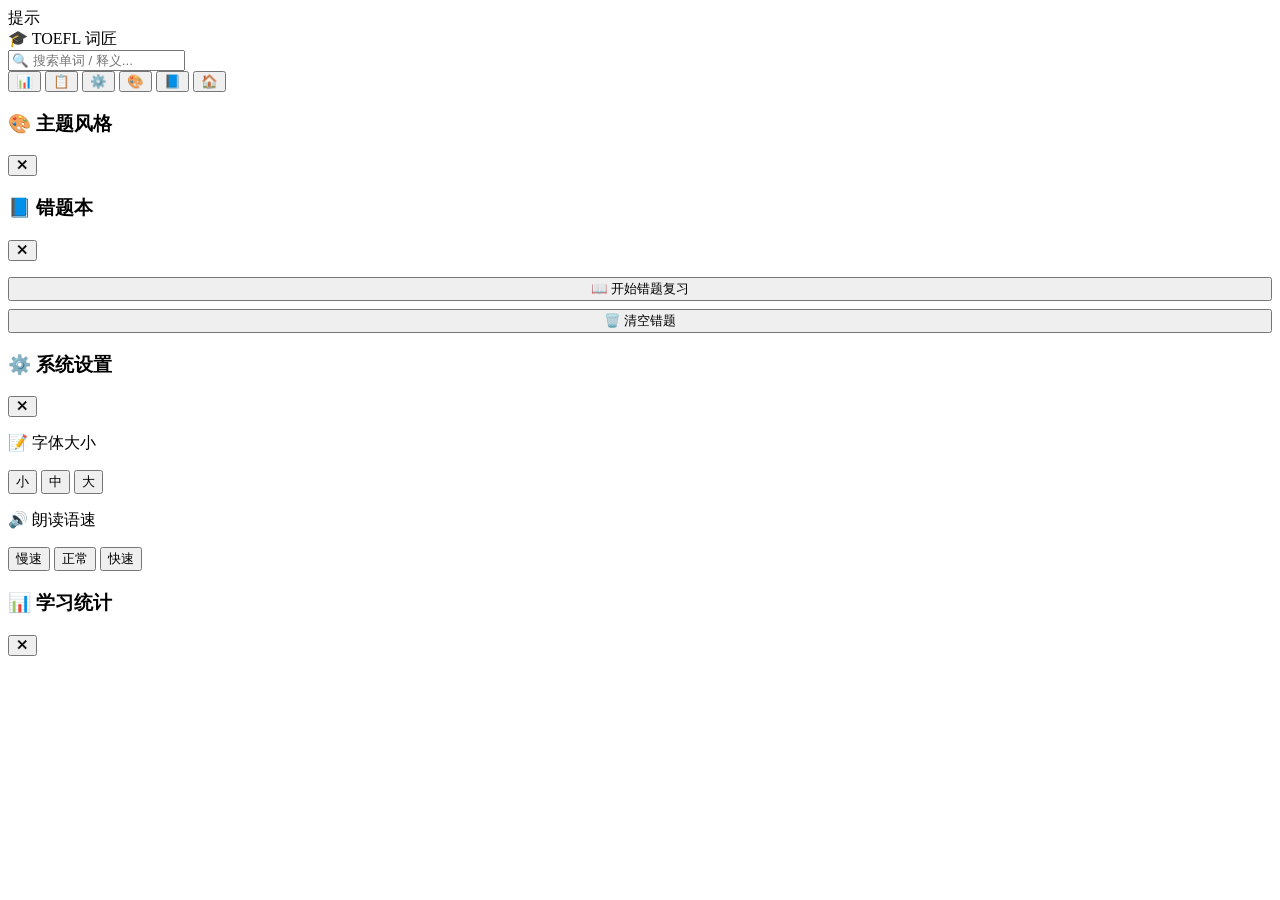
==== commit f69b25cc: "Update print statement from 'Hello' to 'Goodbye'" ====
--- a/index.html
+++ b/index.html
@@ -3,779 +3,94 @@
 <head>
     <meta charset="UTF-8">
     <meta name="viewport" content="width=device-width, initial-scale=1.0, maximum-scale=1.0, user-scalable=no">
-    <title>TOEFL 单词记忆大师 | 点击单词/例句发音</title>
-    <link href="https://fonts.googleapis.com/css2?family=Inter:wght@400;500;600;700&family=Noto+Sans+SC:wght@400;500;700&display=swap" rel="stylesheet">
-    <style>
-        * { margin: 0; padding: 0; box-sizing: border-box; -webkit-tap-highlight-color: transparent; }
-        :root {
-            --primary-1: #1a5f7a; --secondary-1: #159895; --accent-1: #57c5b6; --bg-1: #e8f6f3; --card-1: #ffffff; --text-1: #1e2f3e; --shadow-1: 0 8px 24px rgba(26,95,122,0.12);
-            --primary-2: #6c5ce7; --secondary-2: #a29bfe; --accent-2: #fd79a8; --bg-2: #f3f0ff; --card-2: #ffffff; --text-2: #2d3436; --shadow-2: 0 8px 24px rgba(108,92,231,0.12);
-            --primary-3: #27ae60; --secondary-3: #2ecc71; --accent-3: #f1c40f; --bg-3: #eafaf1; --card-3: #ffffff; --text-3: #1e272e; --shadow-3: 0 8px 24px rgba(39,174,96,0.12);
-            --primary-4: #e67e22; --secondary-4: #f39c12; --accent-4: #e74c3c; --bg-4: #fef9e7; --card-4: #ffffff; --text-4: #2c3e50; --shadow-4: 0 8px 24px rgba(230,126,34,0.12);
-            --primary-5: #1e2a3a; --secondary-5: #2c3e50; --accent-5: #e67e22; --bg-5: #121826; --card-5: #1e2a3a; --text-5: #ecf0f1; --shadow-5: 0 8px 24px rgba(0,0,0,0.3);
-            --primary: var(--primary-1); --secondary: var(--secondary-1); --accent: var(--accent-1); --bg: var(--bg-1); --card: var(--card-1); --text: var(--text-1); --shadow: var(--shadow-1);
-        }
-        body { font-family: 'Inter', 'Noto Sans SC', sans-serif; background: var(--bg); color: var(--text); min-height: 100vh; transition: background 0.3s; }
-        .particles { position: fixed; inset: 0; pointer-events: none; z-index: 0; overflow: hidden; }
-        .particle { position: absolute; border-radius: 50%; opacity: 0.25; animation: float 18s infinite ease-in-out; }
-        @keyframes float { 0% { transform: translateY(0) rotate(0deg); } 50% { transform: translateY(-40px) rotate(180deg); } 100% { transform: translateY(0) rotate(360deg); } }
-        .header { position: fixed; top: 0; left: 0; right: 0; background: rgba(255,255,255,0.92); backdrop-filter: blur(12px); z-index: 1000; padding: 12px 20px; box-shadow: 0 2px 12px rgba(0,0,0,0.05); }
-        [data-theme="5"] .header { background: rgba(30,42,58,0.95); }
-        .header-content { max-width: 600px; margin: 0 auto; display: flex; justify-content: space-between; align-items: center; }
-        .logo { font-size: 1.35rem; font-weight: 800; background: linear-gradient(135deg, var(--primary), var(--accent)); -webkit-background-clip: text; background-clip: text; color: transparent; }
-        .icon-btn { width: 38px; height: 38px; border-radius: 30px; border: none; background: var(--bg); color: var(--primary); font-size: 1.2rem; cursor: pointer; margin-left: 8px; transition: 0.2s; }
-        .icon-btn:hover { background: var(--primary); color: white; transform: scale(0.96); }
-        .main { padding-top: 80px; padding-bottom: 100px; max-width: 600px; margin: 0 auto; position: relative; z-index: 2; }
-        .stats-grid { display: grid; grid-template-columns: repeat(4, 1fr); gap: 12px; padding: 0 16px 20px; }
-        .stat-card { background: var(--card); border-radius: 24px; padding: 12px 6px; text-align: center; box-shadow: var(--shadow); }
-        .stat-number { font-size: 26px; font-weight: 800; background: linear-gradient(135deg, var(--primary), var(--accent)); -webkit-background-clip: text; background-clip: text; color: transparent; }
-        .stat-label { font-size: 11px; opacity: 0.7; margin-top: 4px; }
-        .mode-hall { display: grid; grid-template-columns: repeat(2, 1fr); gap: 16px; padding: 8px 16px 24px; }
-        .mode-card { background: var(--card); border-radius: 28px; padding: 22px 12px; text-align: center; box-shadow: var(--shadow); cursor: pointer; transition: 0.25s; }
-        .mode-card:hover { transform: translateY(-5px); border: 1px solid var(--primary); }
-        .mode-emoji { font-size: 48px; margin-bottom: 12px; }
-        .mode-title { font-weight: 700; font-size: 1.2rem; margin-bottom: 6px; color: var(--primary); }
-        .mode-desc { font-size: 12px; opacity: 0.7; }
-        .word-card, .quiz-card { background: var(--card); border-radius: 32px; margin: 16px; padding: 24px; box-shadow: var(--shadow); position: relative; }
-        .home-corner { position: absolute; top: 16px; left: 16px; font-size: 24px; cursor: pointer; background: var(--bg); width: 36px; height: 36px; border-radius: 50%; display: flex; align-items: center; justify-content: center; transition: 0.2s; z-index: 10; }
-        .home-corner:hover { background: var(--primary); color: white; transform: scale(0.95); }
-        .word-redzone { display: inline-block; border: 2px solid #e74c3c; border-radius: 20px; padding: 6px 20px 6px 20px; margin: 6px 0; cursor: pointer; background: rgba(231,76,60,0.05); transition: 0.1s; }
-        .word-redzone:active { transform: scale(0.97); background: rgba(231,76,60,0.15); }
-        .word-title { font-size: 2rem; font-weight: 700; color: var(--primary); word-break: break-word; }
-        .word-phonetic { font-size: 0.9rem; color: var(--secondary); margin-top: 4px; }
-        .meaning-box { background: rgba(0,0,0,0.02); border-radius: 20px; padding: 16px; margin: 16px 0; border-left: 4px solid var(--accent); }
-        .meaning-text { font-size: 1.2rem; font-weight: 500; }
-        .memory-card { background: rgba(243,156,18,0.1); border-radius: 20px; padding: 16px; margin: 12px 0; }
-        .example-box { background: rgba(0,0,0,0.02); border-radius: 20px; padding: 14px; margin: 12px 0; cursor: pointer; transition: 0.1s; border: 1px solid transparent; }
-        .example-box:hover { border-color: var(--accent); background: rgba(87,197,182,0.1); }
-        .example-box:active { transform: scale(0.99); }
-        .tag { display: inline-block; padding: 4px 14px; border-radius: 40px; font-size: 12px; background: var(--bg); margin-right: 8px; }
-        .action-group { display: flex; gap: 12px; margin-top: 20px; flex-wrap: wrap; }
-        .btn { padding: 12px 20px; border-radius: 60px; font-weight: 600; border: none; cursor: pointer; text-align: center; transition: 0.2s; }
-        .btn-primary { background: linear-gradient(135deg, var(--primary), var(--secondary)); color: white; }
-        .btn-secondary { background: var(--bg); color: var(--primary); border: 1px solid var(--primary); }
-        .btn-danger { background: #e74c3c; color: white; }
-        .btn-success { background: #2ecc71; color: white; }
-        .quiz-question { font-size: 1.4rem; font-weight: 600; text-align: center; margin-bottom: 28px; color: var(--primary); line-height: 1.4; }
-        .quiz-options { display: flex; flex-direction: column; gap: 12px; margin: 20px 0; }
-        .quiz-option { background: var(--bg); border-radius: 60px; padding: 14px 20px; text-align: center; font-weight: 500; cursor: pointer; border: 2px solid transparent; transition: 0.15s; }
-        .quiz-option:hover:not(.disabled) { background: var(--secondary); color: white; }
-        .quiz-option.disabled { opacity: 0.6; cursor: not-allowed; }
-        .quiz-feedback { text-align: center; padding: 12px; border-radius: 40px; margin: 16px 0; }
-        .feedback-correct { background: rgba(46,204,113,0.2); color: #2ecc71; }
-        .feedback-wrong { background: rgba(231,76,60,0.2); color: #e74c3c; }
-        .next-btn-container { display: flex; justify-content: center; margin-top: 20px; }
-        .side-panel { position: fixed; top: 0; right: -100%; width: 80%; max-width: 340px; height: 100vh; background: var(--card); z-index: 2000; transition: 0.3s; overflow-y: auto; padding: 20px; }
-        .side-panel.open { right: 0; }
-        .overlay { position: fixed; inset: 0; background: rgba(0,0,0,0.5); z-index: 1500; opacity: 0; visibility: hidden; transition: 0.2s; }
-        .overlay.show { opacity: 1; visibility: visible; }
-        .mistake-item { background: var(--bg); border-radius: 20px; padding: 14px; margin-bottom: 12px; }
-        .toast { position: fixed; top: 80px; left: 50%; transform: translateX(-50%) translateY(-30px); background: var(--primary); color: white; padding: 10px 20px; border-radius: 40px; z-index: 3000; opacity: 0; transition: 0.2s; }
-        .toast.show { transform: translateX(-50%) translateY(0); opacity: 1; }
-        @media (max-width: 500px) { .mode-hall { grid-template-columns: 1fr; } .stats-grid { grid-template-columns: repeat(2, 1fr); } }
-        .clickable-sentence { cursor: pointer; text-decoration: underline; text-decoration-style: dotted; text-underline-offset: 4px; }
-    </style>
+    <title>TOEFL 单词记忆大师 | 2026 增强版</title>
+    <link href="https://fonts.googleapis.com/css2?family=Inter:wght@400;500;600;700;800&family=Noto+Sans+SC:wght@400;500;700&display=swap" rel="stylesheet">
+    <link rel="stylesheet" href="style.css">
+    <svg width="0" height="0" style="position:absolute;">
+        <defs>
+            <linearGradient id="progressGradient" x1="0%" y1="0%" x2="100%" y2="100%">
+                <stop offset="0%" style="stop-color:var(--primary);stop-opacity:1" />
+                <stop offset="100%" style="stop-color:var(--accent);stop-opacity:1" />
+            </linearGradient>
+        </defs>
+    </svg>
 </head>
 <body>
-<div class="particles" id="particles"></div>
-<div class="toast" id="toast">提示</div>
-<div class="overlay" id="overlay" onclick="closePanels()"></div>
-<header class="header">
-    <div class="header-content">
-        <div class="logo">🎓 TOEFL 词匠 · 触感发音</div>
-        <div>
-            <button class="icon-btn" id="themeToggleBtn">🎨</button>
-            <button class="icon-btn" id="mistakeBtn">📘</button>
-            <button class="icon-btn" id="homeBtn">🏠</button>
+    <div class="particles" id="particles"></div>
+    <div class="toast" id="toast">提示</div>
+    <div class="overlay" id="overlay" onclick="closePanels()"></div>
+
+    <header class="header">
+        <div class="header-content">
+            <div class="logo">🎓 TOEFL 词匠</div>
+            <div class="search-wrap">
+                <input type="text" id="searchInput" placeholder="🔍 搜索单词 / 释义..." onkeyup="doSearch()">
+            </div>
+            <div class="header-actions">
+                <button class="icon-btn" id="statBtn" title="学习统计"><span>📊</span></button>
+                <button class="icon-btn" id="listBtn" title="单词列表"><span>📋</span></button>
+                <button class="icon-btn" id="settingBtn" title="设置"><span>⚙️</span></button>
+                <button class="icon-btn" id="themeToggleBtn" title="切换主题"><span>🎨</span></button>
+                <button class="icon-btn" id="mistakeBtn" title="错题本">
+                    <span>📘</span>
+                    <span class="badge" id="mistakeBadge" style="display:none">0</span>
+                </button>
+                <button class="icon-btn" id="homeBtn" title="首页"><span>🏠</span></button>
+            </div>
+        </div>
+    </header>
+
+    <main class="main" id="main"></main>
+
+    <div class="side-panel" id="themePanel">
+        <div class="panel-header">
+            <h3>🎨 主题风格</h3>
+            <button class="panel-close" onclick="closePanels()">✕</button>
+        </div>
+        <div id="themeList"></div>
+    </div>
+
+    <div class="side-panel" id="mistakePanel">
+        <div class="panel-header">
+            <h3>📘 错题本</h3>
+            <button class="panel-close" onclick="closePanels()">✕</button>
+        </div>
+        <div id="mistakeListContainer"></div>
+        <button class="btn btn-primary" id="reviewMistakesBtn" style="width:100%; margin-top:16px;">📖 开始错题复习</button>
+        <button class="btn btn-ghost btn-sm" onclick="clearAllMistake()" style="width:100%; margin-top:8px;">🗑️ 清空错题</button>
+    </div>
+
+    <div class="side-panel" id="settingPanel">
+        <div class="panel-header">
+            <h3>⚙️ 系统设置</h3>
+            <button class="panel-close" onclick="closePanels()">✕</button>
+        </div>
+        <div class="setting-card">
+            <p>📝 字体大小</p>
+            <div class="action-group">
+                <button class="btn btn-sm btn-secondary" onclick="setFontSize(14, true)">小</button>
+                <button class="btn btn-sm btn-secondary" onclick="setFontSize(16, true)">中</button>
+                <button class="btn btn-sm btn-secondary" onclick="setFontSize(18, true)">大</button>
+            </div>
+        </div>
+        <div class="setting-card">
+            <p>🔊 朗读语速</p>
+            <div class="action-group">
+                <button class="btn btn-sm btn-secondary" onclick="setSpeechRate(0.7)">慢速</button>
+                <button class="btn btn-sm btn-secondary" onclick="setSpeechRate(0.9)">正常</button>
+                <button class="btn btn-sm btn-secondary" onclick="setSpeechRate(1.1)">快速</button>
+            </div>
         </div>
     </div>
-</header>
-<main class="main" id="main"></main>
-<div class="side-panel" id="themePanel">
-    <div style="display:flex; justify-content:space-between;">
-        <h3>🎨 主题</h3>
-        <button onclick="closePanels()" style="background:none; border:none; font-size:24px;">✕</button>
+
+    <div class="side-panel" id="statPanel">
+        <div class="panel-header">
+            <h3>📊 学习统计</h3>
+            <button class="panel-close" onclick="closePanels()">✕</button>
+        </div>
+        <div id="statContent" class="stat-board"></div>
     </div>
-    <div id="themeList"></div>
-</div>
-<div class="side-panel" id="mistakePanel">
-    <div style="display:flex; justify-content:space-between;">
-        <h3>📘 错题本</h3>
-        <button onclick="closePanels()" style="background:none; border:none; font-size:24px;">✕</button>
-    </div>
-    <div id="mistakeListContainer"></div>
-    <button class="btn btn-primary" id="reviewMistakesBtn" style="width:100%; margin-top:16px;">📖 开始错题复习</button>
-</div>
 
-<script>
-    // ---------- 全局数据 ----------
-    let words = [];
-    let currentView = "home";
-    let classicList = [];
-    let classicIdx = 0;
-    let favorites = [];
-    let difficult = [];
-    let learned = {};
-    let mastered = {};
-    let mistakeBook = [];
-    
-    let activeQuiz = null;
-    let currentQ = null;
-    let quizFeedback = null;
-    let isMarkMasterProcessing = false;
-    
-    const STORAGE = {
-        fav: 'tf_fav', diff: 'tf_diff', learned: 'tf_learn', mastered: 'tf_master',
-        mistakes: 'tf_mistakes', cidx: 'tf_cidx', theme: 'tf_theme'
-    };
-    
-    // 本地存储 - 增加异常捕获
-    function saveData() {
-        try {
-            localStorage.setItem(STORAGE.fav, JSON.stringify(favorites));
-            localStorage.setItem(STORAGE.diff, JSON.stringify(difficult));
-            localStorage.setItem(STORAGE.learned, JSON.stringify(learned));
-            localStorage.setItem(STORAGE.mastered, JSON.stringify(mastered));
-            localStorage.setItem(STORAGE.mistakes, JSON.stringify(mistakeBook));
-            localStorage.setItem(STORAGE.cidx, classicIdx);
-        } catch (e) {
-            console.error("本地存储失败：", e);
-            showToast("存储失败！请清理浏览器缓存后重试");
-        }
-    }
-    
-    function loadData() {
-        favorites = JSON.parse(localStorage.getItem(STORAGE.fav) || '[]');
-        difficult = JSON.parse(localStorage.getItem(STORAGE.diff) || '[]');
-        learned = JSON.parse(localStorage.getItem(STORAGE.learned) || '{}');
-        mastered = JSON.parse(localStorage.getItem(STORAGE.mastered) || '{}');
-        mistakeBook = JSON.parse(localStorage.getItem(STORAGE.mistakes) || '[]');
-        classicIdx = parseInt(localStorage.getItem(STORAGE.cidx) || '0');
-        if (isNaN(classicIdx)) classicIdx = 0;
-    }
-    
-    function showToast(msg) { 
-        let t = document.getElementById('toast'); 
-        t.innerText = msg; 
-        t.classList.add('show'); 
-        setTimeout(()=>t.classList.remove('show'),2000); 
-    }
-    
-    function closePanels() { 
-        document.querySelectorAll('.side-panel').forEach(p=>p.classList.remove('open')); 
-        document.getElementById('overlay').classList.remove('show'); 
-    }
-    
-    function escapeHtml(str) { 
-        if (!str) return ''; 
-        return String(str).replace(/[&<>]/g, m=> m==='&'?'&amp;': m==='<'?'&lt;': '&gt;'); 
-    }
-    
-    // 音效
-    let audioCtx = null;
-    function playCorrectSound() {
-        try {
-            if (!audioCtx) audioCtx = new (window.AudioContext || window.webkitAudioContext)();
-            const osc = audioCtx.createOscillator();
-            const gain = audioCtx.createGain();
-            osc.connect(gain);
-            gain.connect(audioCtx.destination);
-            osc.frequency.value = 880;
-            gain.gain.value = 0.3;
-            osc.type = 'sine';
-            osc.start();
-            gain.gain.exponentialRampToValueAtTime(0.00001, audioCtx.currentTime + 0.5);
-            osc.stop(audioCtx.currentTime + 0.5);
-        } catch(e) { console.warn("音效失败", e); }
-    }
-    
-    function playWrongSound() {
-        try {
-            if (!audioCtx) audioCtx = new (window.AudioContext || window.webkitAudioContext)();
-            const osc = audioCtx.createOscillator();
-            const gain = audioCtx.createGain();
-            osc.connect(gain);
-            gain.connect(audioCtx.destination);
-            osc.frequency.value = 440;
-            gain.gain.value = 0.3;
-            osc.type = 'sawtooth';
-            osc.start();
-            gain.gain.exponentialRampToValueAtTime(0.00001, audioCtx.currentTime + 0.3);
-            osc.stop(audioCtx.currentTime + 0.3);
-        } catch(e) { console.warn("音效失败", e); }
-    }
-    
-    // 单词发音
-    function playWordAudio(word) {
-        if (!word) return;
-        new Audio(`https://dict.youdao.com/dictvoice?type=2&audio=${encodeURIComponent(word)}`).play().catch(()=>{
-            showToast("单词音频加载失败，使用语音朗读");
-            speakText(word, 'en');
-        });
-    }
-    
-    // 文本朗读
-    function speakText(text, lang = 'en-US') {
-        if (!text || typeof window.speechSynthesis === 'undefined') {
-            showToast("当前浏览器不支持语音朗读");
-            return;
-        }
-        window.speechSynthesis.cancel();
-        const utterance = new SpeechSynthesisUtterance(text);
-        const chineseRegex = /[\u4e00-\u9fff]/;
-        utterance.lang = chineseRegex.test(text) ? 'zh-CN' : 'en-US';
-        utterance.rate = 0.9;
-        utterance.pitch = 1.0;
-        utterance.onerror = (e) => { console.warn("TTS错误", e); };
-        window.speechSynthesis.speak(utterance);
-    }
-    
-    function readExampleSentence(exampleText) {
-        if (!exampleText) return;
-        speakText(exampleText);
-    }
-    
-    // 主题系统
-    function applyTheme(id) {
-        const root = document.documentElement;
-        for (let i=1;i<=5;i++) {
-            if (i===id) {
-                root.style.setProperty('--primary', `var(--primary-${i})`);
-                root.style.setProperty('--secondary', `var(--secondary-${i})`);
-                root.style.setProperty('--accent', `var(--accent-${i})`);
-                root.style.setProperty('--bg', `var(--bg-${i})`);
-                root.style.setProperty('--card', `var(--card-${i})`);
-                root.style.setProperty('--text', `var(--text-${i})`);
-                root.style.setProperty('--shadow', `var(--shadow-${i})`);
-            }
-        }
-        document.body.setAttribute('data-theme', id);
-        localStorage.setItem(STORAGE.theme, id);
-        refreshParticles();
-    }
-    
-    function setTheme(id) { 
-        applyTheme(id); 
-        showToast('主题已切换'); 
-        closePanels(); 
-    }
-    
-    // 粒子动画
-    function refreshParticles() {
-        const container = document.getElementById('particles');
-        container.innerHTML = '';
-        const colors = [
-            getComputedStyle(document.documentElement).getPropertyValue('--primary').trim(),
-            getComputedStyle(document.documentElement).getPropertyValue('--secondary').trim(),
-            getComputedStyle(document.documentElement).getPropertyValue('--accent').trim()
-        ];
-        for (let i=0;i<20;i++) {
-            let p = document.createElement('div');
-            p.className = 'particle';
-            p.style.left = Math.random()*100+'%';
-            p.style.top = Math.random()*100+'%';
-            p.style.width = (Math.random()*25+6)+'px';
-            p.style.height = p.style.width;
-            p.style.background = colors[Math.floor(Math.random()*colors.length)] || '#57c5b6';
-            p.style.animationDelay = Math.random()*15+'s';
-            p.style.animationDuration = (Math.random()*12+8)+'s';
-            container.appendChild(p);
-        }
-    }
-    
-    function renderCurrentView() {
-        if (currentView === 'home') renderHome();
-        else if (currentView === 'classic') renderClassic();
-        else if (currentView === 'quiz') renderQuizUI();
-    }
-    
-    // 首页
-    function renderHome() {
-        const total = words.length;
-        const learnedCount = Object.keys(learned).length;
-        const masteredCount = Object.keys(mastered).length;
-        const favCount = favorites.length;
-        const stats = `<div class="stats-grid">
-            <div class="stat-card"><div class="stat-number">${total}</div><div class="stat-label">总单词</div></div>
-            <div class="stat-card"><div class="stat-number">${learnedCount}</div><div class="stat-label">已学习</div></div>
-            <div class="stat-card"><div class="stat-number">${masteredCount}</div><div class="stat-label">已掌握</div></div>
-            <div class="stat-card"><div class="stat-number">${favCount}</div><div class="stat-label">收藏</div></div>
-        </div>`;
-        const modes = [
-            { emoji:"📖", title:"经典单词卡", desc:"完整学习 + 标记难词", act:"startClassic()" },
-            { emoji:"🎯", title:"单词选含义", desc:"看英文选中文", act:"startQuiz('word2meaning')" },
-            { emoji:"🔤", title:"含义选单词", desc:"看中文选英文", act:"startQuiz('meaning2word')" },
-            { emoji:"📝", title:"例句填空", desc:"根据语境选词 (缺词)", act:"startQuiz('example2word')" },
-            { emoji:"📘", title:"错题复习", desc:"重做错题强化记忆", act:"openMistakeReview()" },
-            { emoji:"🎲", title:"随机挑战", desc:"混合题型随机抽测", act:"randomChallenge()" }
-        ];
-        let hall = `<div class="mode-hall">`;
-        modes.forEach(m => { hall += `<div class="mode-card" onclick="${m.act}"><div class="mode-emoji">${m.emoji}</div><div class="mode-title">${m.title}</div><div class="mode-desc">${m.desc}</div></div>`; });
-        hall += `</div>`;
-        document.getElementById('main').innerHTML = stats + hall;
-        currentView = "home";
-    }
-    
-    // 经典单词模式
-    let classicContainer = null;
-    function startClassic() {
-        if (!words.length) { showToast("单词库未加载"); return; }
-        classicList = [...words];
-        if (classicIdx >= classicList.length) classicIdx = 0;
-        if (classicIdx < 0) classicIdx = 0;
-        currentView = "classic";
-        const mainEl = document.getElementById('main');
-        mainEl.innerHTML = `<div class="word-card" id="classicCard"></div>`;
-        classicContainer = document.getElementById('classicCard');
-        updateClassicContent();
-    }
-    
-    function getRealIdx(wordObj) {
-        if (!wordObj || !wordObj['单词']) return -1;
-        if (classicList[classicIdx] && classicList[classicIdx]['单词'] === wordObj['单词']) {
-            return classicIdx;
-        }
-        return words.findIndex(w => w['单词'] === wordObj['单词']);
-    }
-    
-    function updateClassicContent() {
-        if (!classicList.length || classicIdx < 0 || classicIdx >= classicList.length) {
-            classicIdx = 0;
-            if (!classicList.length) return;
-        }
-        const word = classicList[classicIdx];
-        if (!word || !word['单词']) {
-            classicList = [...words];
-            if (!classicList.length) return;
-            classicIdx = 0;
-            updateClassicContent();
-            return;
-        }
-        const realIdx = getRealIdx(word);
-        const isFav = realIdx !== -1 && favorites.includes(realIdx);
-        const isDiff = realIdx !== -1 && difficult.includes(realIdx);
-        const isMaster = realIdx !== -1 && mastered[realIdx];
-        
-        // 例句：使用 data-sentence 存储文本，移除内联onclick
-        const exampleHtml = word['例句'] 
-            ? `<div class="example-box" data-sentence="${escapeHtml(word['例句'])}">📖 ${escapeHtml(word['例句'])}${word['例句中文含义'] ? `<div style="margin-top:6px;opacity:0.7;">${escapeHtml(word['例句中文含义'])}</div>` : ''}</div>` 
-            : '';
-        
-        const html = `
-            <div class="home-corner" onclick="goHome()">🏠</div>
-            <div style="display:flex; justify-content:space-between; flex-wrap:wrap; margin-top: 20px;">
-                <div>
-                    <div class="word-redzone" onclick="playWordAudio('${escapeHtml(word['单词'])}')">
-                        <span class="word-title">${escapeHtml(word['单词'])}</span>
-                    </div>
-                    <div class="word-phonetic">/${escapeHtml(word['读音'] || '未知')}/</div>
-                </div>
-                <div>
-                    <button class="icon-btn" onclick="toggleFavClassic(${realIdx})">${isFav ? '⭐' : '☆'}</button>
-                    <button class="icon-btn" onclick="playWordAudio('${escapeHtml(word['单词'])}')">🔊</button>
-                </div>
-            </div>
-            <div class="meaning-box"><div class="meaning-text">${escapeHtml(word['单词中文意思'] || '暂无释义')}</div></div>
-            ${word['记忆方法'] ? `<div class="memory-card">💡 记忆法：${escapeHtml(word['记忆方法'])}</div>` : ''}
-            ${word['搭配短语'] ? `<div><span class="tag">🔗 ${escapeHtml(word['搭配短语'])}</span></div>` : ''}
-            ${exampleHtml}
-            <div>${isDiff ? '<span class="tag">🤔 难词</span>' : ''}${isMaster ? '<span class="tag">✅ 已掌握</span>' : ''}</div>
-            <div class="action-group">
-                <button class="btn btn-secondary" onclick="prevClassic()">◀ 上一个</button>
-                <button class="btn btn-danger" onclick="markDiffClassic(${realIdx})">🤔 难词</button>
-                <button class="btn btn-success" onclick="markMasterClassic(${realIdx})">✅ 掌握</button>
-                <button class="btn btn-primary" onclick="nextClassic()">下一个 ▶</button>
-            </div>
-        `;
-        if (classicContainer) classicContainer.innerHTML = html;
-        saveData();
-    }
-    
-    window.toggleFavClassic = function(idx) { 
-        if (idx===-1) return; 
-        let p = favorites.indexOf(idx); 
-        p===-1 ? favorites.push(idx) : favorites.splice(p,1); 
-        saveData(); 
-        updateClassicContent(); 
-    };
-    
-    window.markDiffClassic = function(idx) { 
-        if (idx===-1) return; 
-        let p = difficult.indexOf(idx); 
-        p===-1 ? difficult.push(idx) : difficult.splice(p,1); 
-        saveData(); 
-        updateClassicContent(); 
-    };
-    
-    window.markMasterClassic = function(idx) { 
-        if (idx===-1 || isMarkMasterProcessing) return; 
-        isMarkMasterProcessing = true;
-        
-        mastered[idx]=true;
-        learned[idx]=true;
-        difficult = difficult.filter(i=>i!==idx);
-        saveData();
-        updateClassicContent();
-        
-        setTimeout(()=>{
-            nextClassic();
-            isMarkMasterProcessing = false;
-        },600); 
-    };
-    
-    window.prevClassic = function() { 
-        if (!classicList.length) return; 
-        classicIdx--; 
-        if (classicIdx < 0) classicIdx = classicList.length-1; 
-        updateClassicContent(); 
-    };
-    
-    window.nextClassic = function() { 
-        if (!classicList.length) return; 
-        classicIdx++; 
-        if (classicIdx >= classicList.length) classicIdx = 0; 
-        updateClassicContent(); 
-        saveData(); 
-    };
-    
-    // 例句脱敏替换
-    function maskExample(sentence, target) {
-        if (!sentence || !target) return sentence;
-        const escapedTarget = target.replace(/[.*+?^${}()|[\]\\]/g, '\\$&');
-        const regex = new RegExp(`(${escapedTarget})`, 'gi');
-        return sentence.replace(regex, '______');
-    }
-    
-    // 获取备选答案
-    function getBackupOptions(correct, type = 'word', count = 3) {
-        const candidates = words
-            .filter(w => type === 'word' ? w['单词'] !== correct : w['单词中文意思'] !== correct)
-            .map(w => type === 'word' ? w['单词'] : w['单词中文意思'])
-            .filter(v => v);
-        const shuffled = shuffle([...candidates]);
-        return shuffled.slice(0, count);
-    }
-    
-    // 生成题目
-    function generateQuestion() {
-        if (!words.length) return false;
-        if (activeQuiz === 'example2word') {
-            const validWords = words.filter(w => w['例句'] && w['例句'].trim());
-            if (validWords.length === 0) return false;
-            
-            for (let attempt = 0; attempt < 40; attempt++) {
-                let idx = Math.floor(Math.random() * validWords.length);
-                let w = validWords[idx];
-                let correct = w['单词'];
-                let masked = maskExample(w['例句'], correct);
-                
-                let questionText = `根据语境选择正确的单词填空：<br>
-                <span class="clickable-sentence" data-sentence="${escapeHtml(w['例句'])}" style="cursor:pointer; text-decoration:underline dotted;">🔊 点击朗读原句</span>
-                <br>“${escapeHtml(masked)}”`;
-                
-                let candidates = getBackupOptions(correct, 'word', 3);
-                let opts = [correct, ...candidates];
-                while(opts.length < 4) opts.push(words[Math.floor(Math.random() * words.length)]['单词']);
-                
-                currentQ = {
-                    wordIndex: words.findIndex(wrd => wrd['单词'] === correct),
-                    correct: correct,
-                    options: shuffle(opts),
-                    question: questionText,
-                    mode: activeQuiz,
-                    originalExample: w['例句']
-                };
-                quizFeedback = null;
-                return true;
-            }
-            
-            let fallback = validWords[0];
-            let correct = fallback['单词'];
-            let masked = maskExample(fallback['例句'], correct);
-            
-            currentQ = {
-                wordIndex: words.findIndex(wrd => wrd['单词'] === correct),
-                correct: correct,
-                options: shuffle([correct, ...getBackupOptions(correct, 'word', 3)]),
-                question: `根据语境填空：<br>“${escapeHtml(masked)}”<br>
-                <small style="cursor:pointer;" class="clickable-sentence" data-sentence="${escapeHtml(fallback['例句'])}">🔊 朗读例句</small>`,
-                mode: activeQuiz,
-                originalExample: fallback['例句']
-            };
-            quizFeedback = null;
-            return true;
-        } else {
-            for (let attempt=0; attempt<40; attempt++) {
-                let idx = Math.floor(Math.random() * words.length);
-                let w = words[idx];
-                let correct = '', question = '', opts = [];
-                
-                if (activeQuiz === 'word2meaning') {
-                    correct = w['单词中文意思'];
-                    question = `“${escapeHtml(w['单词'])}” 的含义是？`;
-                    let candidates = getBackupOptions(correct, 'meaning', 3);
-                    opts = [correct, ...candidates];
-                } else if (activeQuiz === 'meaning2word') {
-                    correct = w['单词'];
-                    question = `“${escapeHtml(w['单词中文意思'])}” 对应的英文单词是？`;
-                    let candidates = getBackupOptions(correct, 'word', 3);
-                    opts = [correct, ...candidates];
-                } else continue;
-                
-                if (opts.length >= 2) {
-                    currentQ = { wordIndex: idx, correct, options: shuffle(opts), question, mode: activeQuiz };
-                    quizFeedback = null;
-                    return true;
-                }
-            }
-            
-            let anyWord = words[0];
-            if (activeQuiz === 'word2meaning') {
-                let candidates = getBackupOptions(anyWord['单词中文意思'], 'meaning', 3);
-                currentQ = { 
-                    wordIndex: 0, 
-                    correct: anyWord['单词中文意思'], 
-                    options: shuffle([anyWord['单词中文意思'], ...candidates]), 
-                    question: `“${escapeHtml(anyWord['单词'])}” 的含义？`, 
-                    mode: activeQuiz 
-                };
-            } else {
-                let candidates = getBackupOptions(anyWord['单词'], 'word', 3);
-                currentQ = { 
-                    wordIndex: 0, 
-                    correct: anyWord['单词'], 
-                    options: shuffle([anyWord['单词'], ...candidates]), 
-                    question: `“${escapeHtml(anyWord['单词中文意思'])}” 的英文？`, 
-                    mode: activeQuiz 
-                };
-            }
-            quizFeedback = null;
-            return true;
-        }
-    }
-    
-    // 纯函数洗牌，不修改原数组
-    function shuffle(arr) {
-        const newArr = [...arr];
-        for(let i=newArr.length-1;i>0;i--){ 
-            let j=Math.floor(Math.random()*(i+1)); 
-            [newArr[i],newArr[j]]=[newArr[j],newArr[i]]; 
-        } 
-        return newArr;
-    }
-    
-    // 答题判断
-    function checkAnswer(selectedRaw) {
-        if (quizFeedback !== null) return;
-        const isCorrect = (selectedRaw === currentQ.correct);
-        if (isCorrect) {
-            quizFeedback = { type: "feedback-correct", message: "✅ 正确！很棒！" };
-            playCorrectSound();
-            showToast("✓ 正确");
-            if (currentQ.wordIndex !== undefined && currentQ.wordIndex !== -1) {
-                learned[currentQ.wordIndex] = true;
-                saveData();
-            }
-        } else {
-            quizFeedback = { type: "feedback-wrong", message: `❌ 错误！正确答案：${escapeHtml(currentQ.correct)}` };
-            playWrongSound();
-            showToast("✗ 错误，已加入错题本");
-            mistakeBook.unshift({ 
-                wordIndex: currentQ.wordIndex, 
-                mode: activeQuiz, 
-                wrongAnswer: selectedRaw, 
-                correctAnswer: currentQ.correct, 
-                timestamp: Date.now() 
-            });
-            if (mistakeBook.length > 150) mistakeBook.pop();
-            saveData();
-        }
-        renderQuizUI();
-    }
-    
-    // 渲染答题界面
-    function renderQuizUI() {
-        if (!currentQ) { 
-            if(!generateQuestion()) { 
-                document.getElementById('main').innerHTML = '<div class="quiz-card">题目生成失败</div>'; 
-                return; 
-            } 
-        }
-        const isAnswered = (quizFeedback !== null);
-        let optsHtml = currentQ.options.map(opt => {
-            let disabledClass = isAnswered ? 'disabled' : '';
-            let onclickAttr = isAnswered ? '' : `onclick="checkAnswer(${JSON.stringify(opt)})"`;
-            return `<div class="quiz-option ${disabledClass}" ${onclickAttr}>${escapeHtml(opt)}</div>`;
-        }).join('');
-        let fbHtml = quizFeedback ? `<div class="quiz-feedback ${quizFeedback.type}">${quizFeedback.message}</div>` : '';
-        let nextBtnHtml = isAnswered ? `<div class="next-btn-container"><button class="btn btn-primary" onclick="nextQuiz()">下一题 ▶</button></div>` : '';
-        let html = `<div class="quiz-card">
-            <div class="home-corner" onclick="goHome()">🏠</div>
-            <div class="quiz-question" style="margin-top: 20px;">${currentQ.question}</div>
-            <div class="quiz-options">${optsHtml}</div>
-            ${fbHtml}
-            ${nextBtnHtml}
-        </div>`;
-        document.getElementById('main').innerHTML = html;
-    }
-    
-    function nextQuiz() { generateQuestion(); renderQuizUI(); }
-    function randomChallenge() { 
-        let modes = ["word2meaning","meaning2word","example2word"]; 
-        startQuiz(modes[Math.floor(Math.random()*3)]); 
-    }
-    
-    function startQuiz(mode) {
-        if (!words.length) { showToast("单词库未加载完成"); return; }
-        activeQuiz = mode;
-        if (!generateQuestion()) { showToast("无法生成题目"); return; }
-        currentView = "quiz";
-        renderQuizUI();
-    }
-    
-    // 错题本
-    function renderMistakePanel() {
-        let container = document.getElementById('mistakeListContainer');
-        if (!mistakeBook.length) { 
-            container.innerHTML = '<div style="text-align:center;padding:32px;">📭 暂无错题</div>'; 
-            return; 
-        }
-        container.innerHTML = mistakeBook.slice(0,40).map((m,i)=> {
-            let w = words[m.wordIndex];
-            let wordTitle = w ? w['单词'] : '已删除';
-            return `<div class="mistake-item">
-                <div><strong>${escapeHtml(wordTitle)}</strong> <span style="font-size:12px;">${new Date(m.timestamp).toLocaleDateString()}</span></div>
-                <div>❌ 你的答案：${escapeHtml(m.wrongAnswer)}</div>
-                <div>✅ 正确答案：${escapeHtml(m.correctAnswer)}</div>
-                <button class="btn btn-secondary" style="margin-top:8px; padding:6px 12px;" onclick="retryMistake(${i})">重练此题</button>
-            </div>`;
-        }).join('');
-    }
-    
-    function retryMistake(idx) {
-        let m = mistakeBook[idx];
-        if (!m || !words[m.wordIndex]) { showToast("错题已失效"); return; }
-        activeQuiz = m.mode;
-        let w = words[m.wordIndex];
-        let correct = m.correctAnswer;
-        let question = '', opts = [];
-        
-        if (m.mode === 'word2meaning') {
-            question = `“${escapeHtml(w['单词'])}” 的含义是？`;
-            let candidates = getBackupOptions(correct, 'meaning', 3);
-            opts = [correct, ...candidates];
-        } else if (m.mode === 'meaning2word') {
-            question = `“${escapeHtml(w['单词中文意思'])}” 对应的英文是？`;
-            let candidates = getBackupOptions(correct, 'word', 3);
-            opts = [correct, ...candidates];
-        } else {
-            let masked = maskExample(w['例句'], correct);
-            question = `根据语境填空：<br>“${escapeHtml(masked)}”<br>
-            <small style="cursor:pointer;" class="clickable-sentence" data-sentence="${escapeHtml(w['例句'])}">🔊 朗读原句</small>`;
-            let candidates = getBackupOptions(correct, 'word', 3);
-            opts = [correct, ...candidates];
-        }
-        
-        currentQ = { wordIndex: m.wordIndex, correct, options: shuffle(opts), question, mode: m.mode };
-        quizFeedback = null;
-        currentView = "quiz";
-        closePanels();
-        renderQuizUI();
-    }
-    
-    function openMistakeReview() { 
-        if (!mistakeBook.length) { showToast("暂无错题"); return; } 
-        retryMistake(0); 
-    }
-    
-    function goHome() { renderHome(); currentView = "home"; saveData(); }
-    
-    function initThemeSidebar() {
-        let themes = [
-            {id:1,name:"深海蓝"},{id:2,name:"暮光紫"},{id:3,name:"森林绿"},
-            {id:4,name:"暖阳橙"},{id:5,name:"暗夜黑"}
-        ];
-        document.getElementById('themeList').innerHTML = themes.map(t => 
-            `<div class="mode-card" style="margin-bottom:12px; padding:12px; display:flex; gap:12px;" onclick="setTheme(${t.id})">
-                <div style="font-size:28px;">${t.id===1?"🌊":t.id===2?"🔮":t.id===3?"🌲":t.id===4?"☀️":"🌙"}</div>
-                <div><strong>${t.name}</strong></div>
-            </div>`
-        ).join('');
-    }
-    
-    // 加载单词库
-    async function loadWords() {
-        const paths = ['toefl_vocabulary.json', './toefl_vocabulary.json', '../toefl_vocabulary.json', 'data/toefl_vocabulary.json'];
-        let loaded = false;
-        for (let p of paths) {
-            try {
-                let res = await fetch(p, { cache: 'no-store' });
-                if (res.ok) {
-                    words = await res.json();
-                    loaded = true;
-                    console.log(`✅ 加载成功: ${p}, 共 ${words.length} 词`);
-                    break;
-                }
-            } catch(e) {
-                console.warn(`❌ 加载失败: ${p}`, e);
-            }
-        }
-        if (!loaded || !words.length) {
-            document.getElementById('main').innerHTML = `<div class="quiz-card">
-                <h3>⚠️ 单词库加载失败</h3>
-                <p>请确保 <strong>toefl_vocabulary.json</strong> 文件存在于当前目录</p>
-                <button class="btn btn-primary" onclick="location.reload()">重新加载</button>
-            </div>`;
-            return;
-        }
-        loadData();
-        let savedTheme = localStorage.getItem(STORAGE.theme) || '1';
-        applyTheme(parseInt(savedTheme));
-        refreshParticles();
-        renderHome();
-    }
-    
-    // ========== 全局事件监听：修复例句发音核心逻辑 ==========
-    document.addEventListener('click', function(e) {
-        const target = e.target.closest('[data-sentence]');
-        if (target) {
-            const sentence = target.dataset.sentence;
-            readExampleSentence(sentence);
-        }
-    });
-    
-    // 页面按钮绑定
-    document.getElementById('themeToggleBtn').onclick = () => { 
-        initThemeSidebar(); 
-        document.getElementById('themePanel').classList.add('open'); 
-        document.getElementById('overlay').classList.add('show'); 
-    };
-    
-    document.getElementById('mistakeBtn').onclick = () => { 
-        renderMistakePanel(); 
-        document.getElementById('mistakePanel').classList.add('open'); 
-        document.getElementById('overlay').classList.add('show'); 
-    };
-    
-    document.getElementById('homeBtn').onclick = () => goHome();
-    document.getElementById('reviewMistakesBtn').onclick = () => { closePanels(); openMistakeReview(); };
-    
-    // 全局挂载函数
-    window.goHome = goHome; 
-    window.closePanels = closePanels; 
-    window.setTheme = setTheme;
-    window.startClassic = startClassic; 
-    window.startQuiz = startQuiz; 
-    window.randomChallenge = randomChallenge;
-    window.openMistakeReview = openMistakeReview; 
-    window.checkAnswer = checkAnswer; 
-    window.nextQuiz = nextQuiz;
-    window.retryMistake = retryMistake; 
-    window.playWordAudio = playWordAudio; 
-    window.readExampleSentence = readExampleSentence;
-    
-    // 初始化加载
-    loadWords();
-</script>
+    <script src="app.js"></script>
 </body>
 </html>
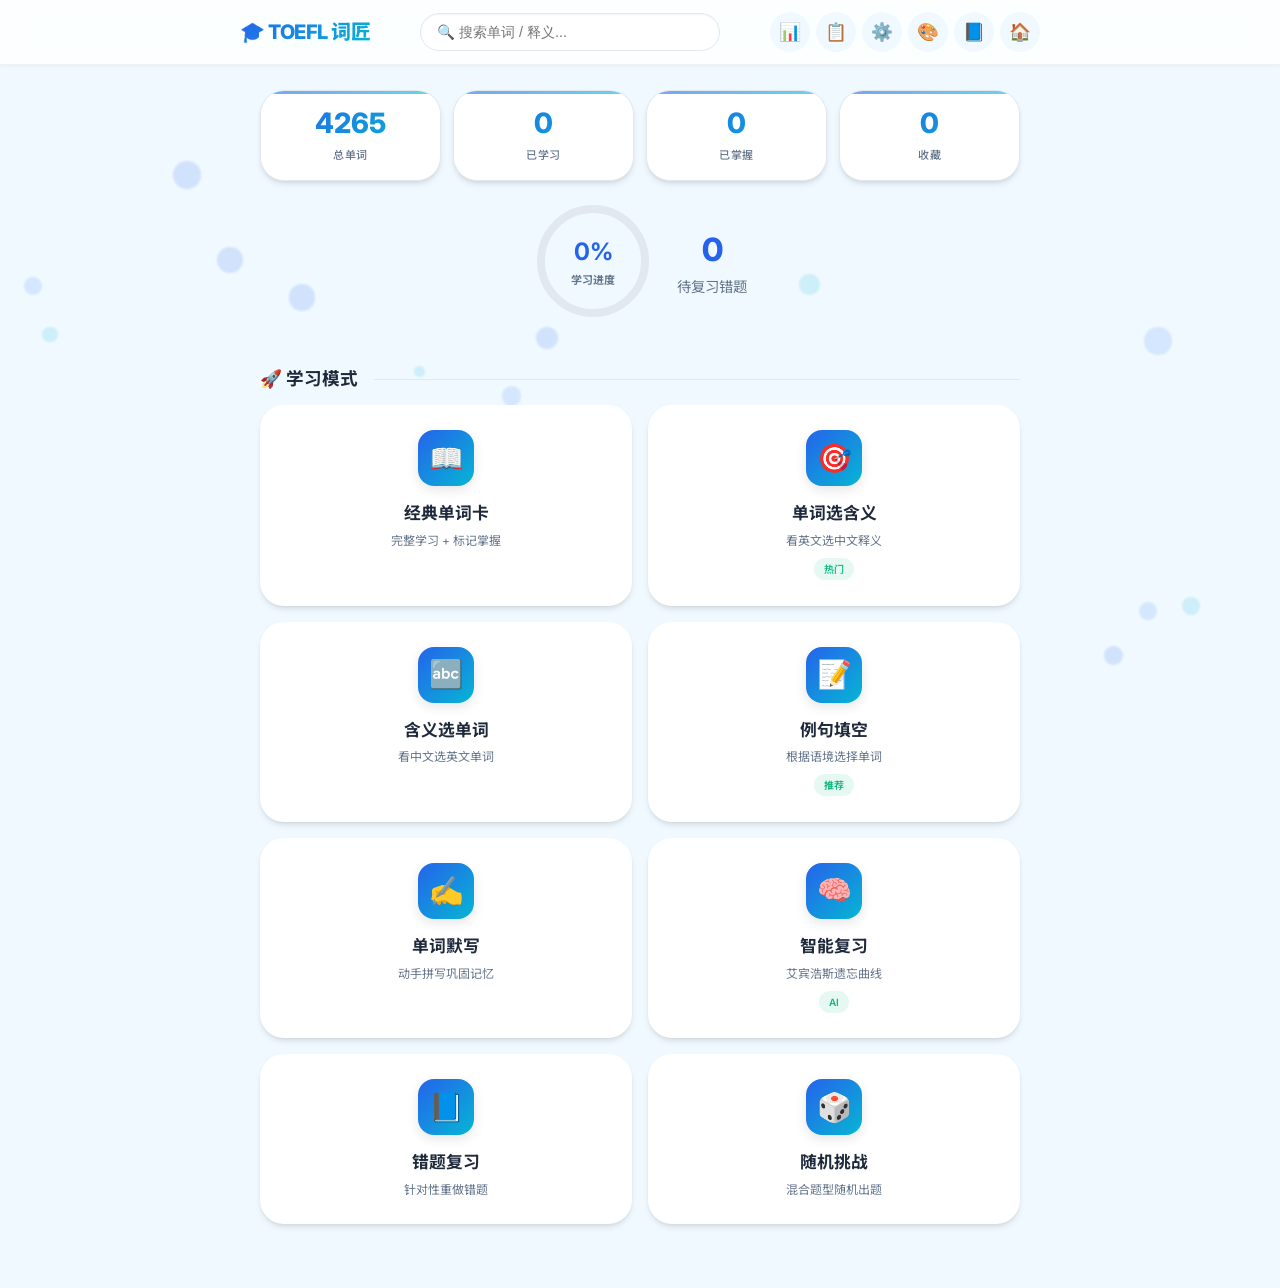
==== commit 8e474554: "Update title in index.html" ====
--- a/index.html
+++ b/index.html
@@ -3,7 +3,7 @@
 <head>
     <meta charset="UTF-8">
     <meta name="viewport" content="width=device-width, initial-scale=1.0, maximum-scale=1.0, user-scalable=no">
-    <title>TOEFL 单词记忆大师 | 2026 增强版</title>
+    <title>TOEFL 单词记忆</title>
     <link href="https://fonts.googleapis.com/css2?family=Inter:wght@400;500;600;700;800&family=Noto+Sans+SC:wght@400;500;700&display=swap" rel="stylesheet">
     <link rel="stylesheet" href="style.css">
     <svg width="0" height="0" style="position:absolute;">
--- a/style.css
+++ b/style.css
@@ -0,0 +1,1537 @@
+/* ============================================
+   TOEFL 单词记忆大师 - Modern UI Stylesheet
+   ============================================ */
+
+* {
+    margin: 0;
+    padding: 0;
+    box-sizing: border-box;
+    -webkit-tap-highlight-color: transparent;
+}
+
+:root {
+    /* Theme 1: Ocean Blue */
+    --primary-1: #2563eb;
+    --secondary-1: #3b82f6;
+    --accent-1: #06b6d4;
+    --bg-1: #f0f9ff;
+    --card-1: #ffffff;
+    --text-1: #1e293b;
+    --text-muted-1: #64748b;
+    --border-1: #e2e8f0;
+    --shadow-1: 0 4px 6px -1px rgba(0, 0, 0, 0.1), 0 2px 4px -1px rgba(0, 0, 0, 0.06);
+    --shadow-lg-1: 0 20px 25px -5px rgba(37, 99, 235, 0.1), 0 10px 10px -5px rgba(37, 99, 235, 0.04);
+    --gradient-1: linear-gradient(135deg, #2563eb 0%, #06b6d4 100%);
+    --success-1: #10b981;
+    --danger-1: #ef4444;
+    --warning-1: #f59e0b;
+
+    /* Theme 2: Twilight Purple */
+    --primary-2: #7c3aed;
+    --secondary-2: #8b5cf6;
+    --accent-2: #ec4899;
+    --bg-2: #faf5ff;
+    --card-2: #ffffff;
+    --text-2: #1e1b4b;
+    --text-muted-2: #6b7280;
+    --border-2: #e5e7eb;
+    --shadow-2: 0 4px 6px -1px rgba(0, 0, 0, 0.1), 0 2px 4px -1px rgba(0, 0, 0, 0.06);
+    --shadow-lg-2: 0 20px 25px -5px rgba(124, 58, 237, 0.1), 0 10px 10px -5px rgba(124, 58, 237, 0.04);
+    --gradient-2: linear-gradient(135deg, #7c3aed 0%, #ec4899 100%);
+    --success-2: #10b981;
+    --danger-2: #ef4444;
+    --warning-2: #f59e0b;
+
+    /* Theme 3: Forest Green */
+    --primary-3: #059669;
+    --secondary-3: #10b981;
+    --accent-3: #84cc16;
+    --bg-3: #ecfdf5;
+    --card-3: #ffffff;
+    --text-3: #064e3b;
+    --text-muted-3: #6b7280;
+    --border-3: #e5e7eb;
+    --shadow-3: 0 4px 6px -1px rgba(0, 0, 0, 0.1), 0 2px 4px -1px rgba(0, 0, 0, 0.06);
+    --shadow-lg-3: 0 20px 25px -5px rgba(5, 150, 105, 0.1), 0 10px 10px -5px rgba(5, 150, 105, 0.04);
+    --gradient-3: linear-gradient(135deg, #059669 0%, #84cc16 100%);
+    --success-3: #10b981;
+    --danger-3: #ef4444;
+    --warning-3: #f59e0b;
+
+    /* Theme 4: Warm Orange */
+    --primary-4: #ea580c;
+    --secondary-4: #f97316;
+    --accent-4: #fbbf24;
+    --bg-4: #fff7ed;
+    --card-4: #ffffff;
+    --text-4: #431407;
+    --text-muted-4: #6b7280;
+    --border-4: #e5e7eb;
+    --shadow-4: 0 4px 6px -1px rgba(0, 0, 0, 0.1), 0 2px 4px -1px rgba(0, 0, 0, 0.06);
+    --shadow-lg-4: 0 20px 25px -5px rgba(234, 88, 12, 0.1), 0 10px 10px -5px rgba(234, 88, 12, 0.04);
+    --gradient-4: linear-gradient(135deg, #ea580c 0%, #fbbf24 100%);
+    --success-4: #10b981;
+    --danger-4: #ef4444;
+    --warning-4: #f59e0b;
+
+    /* Theme 5: Dark Mode */
+    --primary-5: #60a5fa;
+    --secondary-5: #3b82f6;
+    --accent-5: #fbbf24;
+    --bg-5: #0f172a;
+    --card-5: #1e293b;
+    --text-5: #f1f5f9;
+    --text-muted-5: #94a3b8;
+    --border-5: #334155;
+    --shadow-5: 0 4px 6px -1px rgba(0, 0, 0, 0.3), 0 2px 4px -1px rgba(0, 0, 0, 0.2);
+    --shadow-lg-5: 0 20px 25px -5px rgba(0, 0, 0, 0.5), 0 10px 10px -5px rgba(0, 0, 0, 0.3);
+    --gradient-5: linear-gradient(135deg, #60a5fa 0%, #3b82f6 100%);
+    --success-5: #34d399;
+    --danger-5: #f87171;
+    --warning-5: #fbbf24;
+
+    /* Active */
+    --primary: var(--primary-1);
+    --secondary: var(--secondary-1);
+    --accent: var(--accent-1);
+    --bg: var(--bg-1);
+    --card: var(--card-1);
+    --text: var(--text-1);
+    --text-muted: var(--text-muted-1);
+    --border: var(--border-1);
+    --shadow: var(--shadow-1);
+    --shadow-lg: var(--shadow-lg-1);
+    --gradient: var(--gradient-1);
+    --success: var(--success-1);
+    --danger: var(--danger-1);
+    --warning: var(--warning-1);
+
+    --font-size-base: 16px;
+    --radius-sm: 12px;
+    --radius-md: 16px;
+    --radius-lg: 24px;
+    --radius-xl: 32px;
+    --transition: all 0.3s cubic-bezier(0.4, 0, 0.2, 1);
+}
+
+[data-theme="5"] {
+    --primary: var(--primary-5);
+    --secondary: var(--secondary-5);
+    --accent: var(--accent-5);
+    --bg: var(--bg-5);
+    --card: var(--card-5);
+    --text: var(--text-5);
+    --text-muted: var(--text-muted-5);
+    --border: var(--border-5);
+    --shadow: var(--shadow-5);
+    --shadow-lg: var(--shadow-lg-5);
+    --gradient: var(--gradient-5);
+    --success: var(--success-5);
+    --danger: var(--danger-5);
+    --warning: var(--warning-5);
+}
+
+body {
+    font-family: 'Inter', 'Noto Sans SC', -apple-system, BlinkMacSystemFont, 'Segoe UI', sans-serif;
+    background: var(--bg);
+    color: var(--text);
+    min-height: 100vh;
+    transition: background 0.4s ease, color 0.4s ease;
+    font-size: var(--font-size-base);
+    line-height: 1.6;
+    -webkit-font-smoothing: antialiased;
+    -moz-osx-font-smoothing: grayscale;
+}
+
+/* ---- Particles ---- */
+.particles {
+    position: fixed;
+    inset: 0;
+    pointer-events: none;
+    z-index: 0;
+    overflow: hidden;
+}
+
+.particle {
+    position: absolute;
+    border-radius: 50%;
+    opacity: 0.15;
+    animation: float 20s infinite ease-in-out;
+    filter: blur(1px);
+}
+
+@keyframes float {
+    0%, 100% { transform: translateY(0) rotate(0deg) scale(1); }
+    33% { transform: translateY(-30px) rotate(120deg) scale(1.1); }
+    66% { transform: translateY(-15px) rotate(240deg) scale(0.9); }
+}
+
+/* ---- Header ---- */
+.header {
+    position: fixed;
+    top: 0;
+    left: 0;
+    right: 0;
+    background: rgba(255, 255, 255, 0.85);
+    backdrop-filter: blur(20px) saturate(180%);
+    -webkit-backdrop-filter: blur(20px) saturate(180%);
+    z-index: 1000;
+    padding: 12px 20px;
+    box-shadow: 0 1px 3px rgba(0, 0, 0, 0.05);
+    border-bottom: 1px solid rgba(0, 0, 0, 0.05);
+    transition: var(--transition);
+}
+
+[data-theme="5"] .header {
+    background: rgba(15, 23, 42, 0.85);
+    border-bottom: 1px solid rgba(255, 255, 255, 0.05);
+}
+
+.header-content {
+    max-width: 800px;
+    margin: 0 auto;
+    display: flex;
+    justify-content: space-between;
+    align-items: center;
+    flex-wrap: wrap;
+    gap: 12px;
+}
+
+.logo {
+    font-size: 1.25rem;
+    font-weight: 800;
+    background: var(--gradient);
+    -webkit-background-clip: text;
+    background-clip: text;
+    color: transparent;
+    white-space: nowrap;
+    letter-spacing: -0.5px;
+}
+
+.search-wrap {
+    flex: 1;
+    min-width: 180px;
+    max-width: 300px;
+    margin: 0 8px;
+}
+
+#searchInput {
+    width: 100%;
+    padding: 10px 16px;
+    border-radius: var(--radius-xl);
+    border: 1.5px solid var(--border);
+    outline: none;
+    background: var(--card);
+    color: var(--text);
+    font-size: 0.9rem;
+    transition: var(--transition);
+    box-shadow: inset 0 1px 2px rgba(0, 0, 0, 0.05);
+}
+
+#searchInput:focus {
+    border-color: var(--primary);
+    box-shadow: 0 0 0 3px rgba(37, 99, 235, 0.1), inset 0 1px 2px rgba(0, 0, 0, 0.05);
+}
+
+[data-theme="5"] #searchInput:focus {
+    box-shadow: 0 0 0 3px rgba(96, 165, 250, 0.15), inset 0 1px 2px rgba(0, 0, 0, 0.2);
+}
+
+.header-actions {
+    display: flex;
+    gap: 6px;
+    align-items: center;
+}
+
+.icon-btn {
+    width: 40px;
+    height: 40px;
+    border-radius: 50%;
+    border: none;
+    background: var(--bg);
+    color: var(--text-muted);
+    font-size: 1.1rem;
+    cursor: pointer;
+    display: flex;
+    align-items: center;
+    justify-content: center;
+    transition: var(--transition);
+    position: relative;
+    overflow: hidden;
+}
+
+.icon-btn::before {
+    content: '';
+    position: absolute;
+    inset: 0;
+    background: var(--gradient);
+    opacity: 0;
+    transition: opacity 0.3s ease;
+    border-radius: 50%;
+}
+
+.icon-btn:hover {
+    color: white;
+    transform: translateY(-2px);
+    box-shadow: var(--shadow);
+}
+
+.icon-btn:hover::before {
+    opacity: 1;
+}
+
+.icon-btn span {
+    position: relative;
+    z-index: 1;
+}
+
+.icon-btn:active {
+    transform: translateY(0) scale(0.95);
+}
+
+.icon-btn .badge {
+    position: absolute;
+    top: -2px;
+    right: -2px;
+    background: var(--danger);
+    color: white;
+    font-size: 10px;
+    font-weight: 700;
+    width: 18px;
+    height: 18px;
+    border-radius: 50%;
+    display: flex;
+    align-items: center;
+    justify-content: center;
+    z-index: 2;
+}
+
+/* ---- Main ---- */
+.main {
+    padding-top: 90px;
+    padding-bottom: 40px;
+    max-width: 800px;
+    margin: 0 auto;
+    position: relative;
+    z-index: 2;
+    min-height: 100vh;
+}
+
+/* ---- Stats ---- */
+.stats-dashboard {
+    padding: 0 20px 24px;
+}
+
+.stats-grid {
+    display: grid;
+    grid-template-columns: repeat(4, 1fr);
+    gap: 12px;
+}
+
+.stat-card {
+    background: var(--card);
+    border-radius: var(--radius-lg);
+    padding: 16px 8px;
+    text-align: center;
+    box-shadow: var(--shadow);
+    border: 1px solid var(--border);
+    transition: var(--transition);
+    position: relative;
+    overflow: hidden;
+}
+
+.stat-card::before {
+    content: '';
+    position: absolute;
+    top: 0;
+    left: 0;
+    right: 0;
+    height: 3px;
+    background: var(--gradient);
+    opacity: 0.6;
+}
+
+.stat-card:hover {
+    transform: translateY(-3px);
+    box-shadow: var(--shadow-lg);
+}
+
+.stat-number {
+    font-size: 28px;
+    font-weight: 800;
+    background: var(--gradient);
+    -webkit-background-clip: text;
+    background-clip: text;
+    color: transparent;
+    line-height: 1.2;
+}
+
+.stat-label {
+    font-size: 11px;
+    color: var(--text-muted);
+    margin-top: 6px;
+    font-weight: 500;
+    text-transform: uppercase;
+    letter-spacing: 0.5px;
+}
+
+/* ---- Progress Ring ---- */
+.progress-ring-container {
+    display: flex;
+    justify-content: center;
+    align-items: center;
+    padding: 20px;
+    gap: 24px;
+    flex-wrap: wrap;
+}
+
+.progress-ring {
+    position: relative;
+    width: 120px;
+    height: 120px;
+}
+
+.progress-ring svg {
+    transform: rotate(-90deg);
+}
+
+.progress-ring-bg {
+    fill: none;
+    stroke: var(--border);
+    stroke-width: 8;
+}
+
+.progress-ring-fill {
+    fill: none;
+    stroke: url(#progressGradient);
+    stroke-width: 8;
+    stroke-linecap: round;
+    transition: stroke-dashoffset 1s ease;
+}
+
+.progress-ring-text {
+    position: absolute;
+    inset: 0;
+    display: flex;
+    flex-direction: column;
+    align-items: center;
+    justify-content: center;
+    font-weight: 700;
+}
+
+.progress-ring-value {
+    font-size: 24px;
+    color: var(--primary);
+}
+
+.progress-ring-label {
+    font-size: 11px;
+    color: var(--text-muted);
+}
+
+/* ---- Section Title ---- */
+.section-title {
+    font-size: 1.1rem;
+    font-weight: 700;
+    color: var(--text);
+    padding: 0 20px 12px;
+    display: flex;
+    align-items: center;
+    gap: 8px;
+}
+
+.section-title::after {
+    content: '';
+    flex: 1;
+    height: 1px;
+    background: var(--border);
+    margin-left: 8px;
+}
+
+/* ---- Mode Cards ---- */
+.mode-hall {
+    display: grid;
+    grid-template-columns: repeat(2, 1fr);
+    gap: 16px;
+    padding: 0 20px 24px;
+}
+
+.mode-card {
+    background: var(--card);
+    border-radius: var(--radius-lg);
+    padding: 24px 16px;
+    text-align: center;
+    box-shadow: var(--shadow);
+    border: 1.5px solid transparent;
+    cursor: pointer;
+    transition: var(--transition);
+    position: relative;
+    overflow: hidden;
+}
+
+.mode-card::before {
+    content: '';
+    position: absolute;
+    top: 0;
+    left: 0;
+    right: 0;
+    height: 4px;
+    background: var(--gradient);
+    opacity: 0;
+    transition: opacity 0.3s ease;
+}
+
+.mode-card:hover {
+    transform: translateY(-4px);
+    border-color: var(--primary);
+    box-shadow: var(--shadow-lg);
+}
+
+.mode-card:hover::before {
+    opacity: 1;
+}
+
+.mode-card:active {
+    transform: translateY(-1px) scale(0.98);
+}
+
+.mode-icon {
+    width: 56px;
+    height: 56px;
+    border-radius: var(--radius-md);
+    background: var(--gradient);
+    display: flex;
+    align-items: center;
+    justify-content: center;
+    font-size: 28px;
+    margin: 0 auto 14px;
+    box-shadow: 0 4px 12px rgba(0, 0, 0, 0.1);
+    transition: var(--transition);
+}
+
+.mode-card:hover .mode-icon {
+    transform: scale(1.1) rotate(-5deg);
+}
+
+.mode-title {
+    font-weight: 700;
+    font-size: 1.05rem;
+    margin-bottom: 6px;
+    color: var(--text);
+}
+
+.mode-desc {
+    font-size: 12px;
+    color: var(--text-muted);
+    line-height: 1.4;
+}
+
+.mode-badge {
+    display: inline-block;
+    padding: 3px 10px;
+    border-radius: 20px;
+    font-size: 10px;
+    font-weight: 600;
+    background: rgba(16, 185, 129, 0.1);
+    color: var(--success);
+    margin-top: 8px;
+}
+
+/* ---- Cards ---- */
+.card-base {
+    background: var(--card);
+    border-radius: var(--radius-xl);
+    margin: 16px 20px;
+    padding: 28px;
+    box-shadow: var(--shadow);
+    border: 1px solid var(--border);
+    position: relative;
+    transition: var(--transition);
+}
+
+.card-base:hover {
+    box-shadow: var(--shadow-lg);
+}
+
+/* ---- Word Card ---- */
+.word-header {
+    display: flex;
+    justify-content: space-between;
+    align-items: flex-start;
+    flex-wrap: wrap;
+    gap: 12px;
+    margin-bottom: 20px;
+}
+
+.word-redzone {
+    display: inline-flex;
+    align-items: center;
+    gap: 8px;
+    border: 2px solid var(--primary);
+    border-radius: var(--radius-xl);
+    padding: 10px 24px;
+    cursor: pointer;
+    background: rgba(37, 99, 235, 0.05);
+    transition: var(--transition);
+    user-select: none;
+}
+
+.word-redzone:hover {
+    background: rgba(37, 99, 235, 0.1);
+    transform: scale(1.02);
+}
+
+.word-redzone:active {
+    transform: scale(0.98);
+}
+
+.word-title {
+    font-size: 2.2rem;
+    font-weight: 800;
+    color: var(--primary);
+    word-break: break-word;
+    letter-spacing: -0.5px;
+}
+
+.word-phonetic {
+    font-size: 1rem;
+    color: var(--text-muted);
+    margin-top: 4px;
+    font-family: 'Inter', monospace;
+}
+
+.word-actions {
+    display: flex;
+    gap: 8px;
+}
+
+/* ---- Meaning Box ---- */
+.meaning-box {
+    background: linear-gradient(135deg, rgba(37, 99, 235, 0.03) 0%, rgba(6, 182, 212, 0.03) 100%);
+    border-radius: var(--radius-lg);
+    padding: 20px;
+    margin: 16px 0;
+    border-left: 4px solid var(--primary);
+    position: relative;
+}
+
+.meaning-text {
+    font-size: 1.25rem;
+    font-weight: 600;
+    color: var(--text);
+    transition: opacity 0.3s ease;
+    line-height: 1.5;
+}
+
+.mask-hide {
+    opacity: 0;
+    filter: blur(4px);
+}
+
+.meaning-controls {
+    display: flex;
+    gap: 8px;
+    margin-top: 12px;
+    flex-wrap: wrap;
+}
+
+/* ---- Memory Card ---- */
+.memory-card {
+    background: linear-gradient(135deg, rgba(251, 191, 36, 0.08) 0%, rgba(245, 158, 11, 0.08) 100%);
+    border-radius: var(--radius-lg);
+    padding: 18px;
+    margin: 12px 0;
+    border: 1px solid rgba(251, 191, 36, 0.2);
+}
+
+.memory-card::before {
+    content: '💡';
+    margin-right: 8px;
+    font-size: 1.2rem;
+}
+
+/* ---- Example Box ---- */
+.example-box {
+    background: linear-gradient(135deg, rgba(37, 99, 235, 0.03) 0%, rgba(6, 182, 212, 0.03) 100%);
+    border-radius: var(--radius-lg);
+    padding: 18px;
+    margin: 12px 0;
+    cursor: pointer;
+    transition: var(--transition);
+    border: 1.5px solid transparent;
+    position: relative;
+}
+
+.example-box:hover {
+    border-color: var(--accent);
+    background: linear-gradient(135deg, rgba(37, 99, 235, 0.06) 0%, rgba(6, 182, 212, 0.06) 100%);
+}
+
+.example-box:active {
+    transform: scale(0.99);
+}
+
+.example-label {
+    font-size: 12px;
+    font-weight: 600;
+    color: var(--primary);
+    text-transform: uppercase;
+    letter-spacing: 0.5px;
+    margin-bottom: 6px;
+}
+
+.example-translation {
+    margin-top: 8px;
+    padding-top: 8px;
+    border-top: 1px dashed var(--border);
+    color: var(--text-muted);
+    font-size: 0.95rem;
+    transition: opacity 0.3s ease;
+}
+
+/* ---- Tags ---- */
+.tag-group {
+    display: flex;
+    gap: 8px;
+    flex-wrap: wrap;
+    margin: 12px 0;
+}
+
+.tag {
+    display: inline-flex;
+    align-items: center;
+    gap: 4px;
+    padding: 6px 14px;
+    border-radius: 20px;
+    font-size: 12px;
+    font-weight: 600;
+    background: var(--bg);
+    color: var(--text-muted);
+    border: 1px solid var(--border);
+    transition: var(--transition);
+}
+
+.tag:hover {
+    background: var(--primary);
+    color: white;
+    border-color: var(--primary);
+}
+
+.tag-primary {
+    background: rgba(37, 99, 235, 0.1);
+    color: var(--primary);
+    border-color: rgba(37, 99, 235, 0.2);
+}
+
+.tag-success {
+    background: rgba(16, 185, 129, 0.1);
+    color: var(--success);
+    border-color: rgba(16, 185, 129, 0.2);
+}
+
+.tag-danger {
+    background: rgba(239, 68, 68, 0.1);
+    color: var(--danger);
+    border-color: rgba(239, 68, 68, 0.2);
+}
+
+/* ---- Note Card ---- */
+.note-card {
+    background: var(--bg);
+    border-radius: var(--radius-lg);
+    padding: 20px;
+    margin-top: 16px;
+}
+
+.note-card p {
+    font-weight: 600;
+    color: var(--text);
+    margin-bottom: 10px;
+    display: flex;
+    align-items: center;
+    gap: 6px;
+}
+
+/* ---- Buttons ---- */
+.action-group {
+    display: flex;
+    gap: 10px;
+    margin-top: 24px;
+    flex-wrap: wrap;
+}
+
+.btn {
+    padding: 12px 24px;
+    border-radius: var(--radius-xl);
+    font-weight: 600;
+    border: none;
+    cursor: pointer;
+    text-align: center;
+    transition: var(--transition);
+    font-size: 0.95rem;
+    display: inline-flex;
+    align-items: center;
+    justify-content: center;
+    gap: 6px;
+    position: relative;
+    overflow: hidden;
+}
+
+.btn::before {
+    content: '';
+    position: absolute;
+    inset: 0;
+    background: rgba(255, 255, 255, 0.2);
+    opacity: 0;
+    transition: opacity 0.3s ease;
+}
+
+.btn:hover::before {
+    opacity: 1;
+}
+
+.btn:active {
+    transform: scale(0.97);
+}
+
+.btn-sm {
+    padding: 8px 16px;
+    font-size: 0.85rem;
+}
+
+.btn-primary {
+    background: var(--gradient);
+    color: white;
+    box-shadow: 0 4px 14px rgba(37, 99, 235, 0.3);
+}
+
+.btn-primary:hover {
+    box-shadow: 0 6px 20px rgba(37, 99, 235, 0.4);
+    transform: translateY(-1px);
+}
+
+.btn-secondary {
+    background: var(--bg);
+    color: var(--primary);
+    border: 1.5px solid var(--border);
+}
+
+.btn-secondary:hover {
+    background: var(--primary);
+    color: white;
+    border-color: var(--primary);
+}
+
+.btn-danger {
+    background: linear-gradient(135deg, #ef4444 0%, #f87171 100%);
+    color: white;
+    box-shadow: 0 4px 14px rgba(239, 68, 68, 0.3);
+}
+
+.btn-success {
+    background: linear-gradient(135deg, #10b981 0%, #34d399 100%);
+    color: white;
+    box-shadow: 0 4px 14px rgba(16, 185, 129, 0.3);
+}
+
+.btn-ghost {
+    background: transparent;
+    color: var(--text-muted);
+    border: 1.5px solid var(--border);
+}
+
+.btn-ghost:hover {
+    background: var(--bg);
+    color: var(--text);
+}
+
+/* ---- Quiz ---- */
+.quiz-header {
+    text-align: center;
+    margin-bottom: 8px;
+}
+
+.quiz-mode-badge {
+    display: inline-block;
+    padding: 4px 14px;
+    border-radius: 20px;
+    font-size: 11px;
+    font-weight: 600;
+    background: var(--gradient);
+    color: white;
+    margin-bottom: 16px;
+}
+
+.quiz-question {
+    font-size: 1.5rem;
+    font-weight: 700;
+    text-align: center;
+    margin-bottom: 32px;
+    color: var(--text);
+    line-height: 1.5;
+}
+
+.quiz-question .highlight {
+    color: var(--primary);
+    background: rgba(37, 99, 235, 0.08);
+    padding: 2px 8px;
+    border-radius: 8px;
+}
+
+.quiz-options {
+    display: flex;
+    flex-direction: column;
+    gap: 12px;
+    margin: 20px 0;
+}
+
+.quiz-option {
+    background: var(--bg);
+    border-radius: var(--radius-xl);
+    padding: 16px 24px;
+    text-align: center;
+    font-weight: 600;
+    cursor: pointer;
+    border: 2px solid transparent;
+    transition: var(--transition);
+    font-size: 1.05rem;
+    position: relative;
+    overflow: hidden;
+}
+
+.quiz-option::before {
+    content: '';
+    position: absolute;
+    left: 0;
+    top: 0;
+    bottom: 0;
+    width: 4px;
+    background: var(--gradient);
+    opacity: 0;
+    transition: opacity 0.3s ease;
+    border-radius: var(--radius-xl) 0 0 var(--radius-xl);
+}
+
+.quiz-option:hover:not(.disabled):not(.correct):not(.wrong) {
+    background: var(--primary);
+    color: white;
+    border-color: var(--primary);
+    transform: translateX(4px);
+    box-shadow: var(--shadow);
+}
+
+.quiz-option:hover:not(.disabled):not(.correct):not(.wrong)::before {
+    opacity: 1;
+}
+
+.quiz-option.disabled {
+    opacity: 0.6;
+    cursor: not-allowed;
+}
+
+.quiz-option.correct {
+    background: rgba(16, 185, 129, 0.15);
+    color: var(--success);
+    border-color: var(--success);
+}
+
+.quiz-option.wrong {
+    background: rgba(239, 68, 68, 0.15);
+    color: var(--danger);
+    border-color: var(--danger);
+}
+
+.quiz-feedback {
+    text-align: center;
+    padding: 16px;
+    border-radius: var(--radius-xl);
+    margin: 16px 0;
+    font-weight: 600;
+    animation: feedbackPop 0.4s ease;
+}
+
+@keyframes feedbackPop {
+    0% { transform: scale(0.9); opacity: 0; }
+    50% { transform: scale(1.02); }
+    100% { transform: scale(1); opacity: 1; }
+}
+
+.feedback-correct {
+    background: rgba(16, 185, 129, 0.1);
+    color: var(--success);
+    border: 1px solid rgba(16, 185, 129, 0.2);
+}
+
+.feedback-wrong {
+    background: rgba(239, 68, 68, 0.1);
+    color: var(--danger);
+    border: 1px solid rgba(239, 68, 68, 0.2);
+}
+
+.next-btn-container {
+    display: flex;
+    justify-content: center;
+    margin-top: 24px;
+}
+
+/* ---- List View ---- */
+.list-card {
+    background: var(--card);
+    border-radius: var(--radius-xl);
+    margin: 16px 20px;
+    padding: 20px;
+    box-shadow: var(--shadow);
+    border: 1px solid var(--border);
+    position: relative;
+    transition: var(--transition);
+}
+
+.list-card:hover {
+    box-shadow: var(--shadow-lg);
+}
+
+.list-item {
+    background: var(--bg);
+    border-radius: var(--radius-md);
+    padding: 16px;
+    margin-bottom: 10px;
+    cursor: pointer;
+    transition: var(--transition);
+    border: 1px solid transparent;
+    display: flex;
+    align-items: center;
+    gap: 12px;
+}
+
+.list-item:hover {
+    background: var(--card);
+    border-color: var(--primary);
+    transform: translateX(4px);
+    box-shadow: var(--shadow);
+}
+
+.list-item-index {
+    width: 32px;
+    height: 32px;
+    border-radius: 50%;
+    background: var(--gradient);
+    color: white;
+    display: flex;
+    align-items: center;
+    justify-content: center;
+    font-size: 12px;
+    font-weight: 700;
+    flex-shrink: 0;
+}
+
+.list-item-content {
+    flex: 1;
+}
+
+.list-item-word {
+    font-weight: 700;
+    color: var(--text);
+    font-size: 1.05rem;
+}
+
+.list-item-phonetic {
+    color: var(--text-muted);
+    font-size: 0.85rem;
+    font-family: monospace;
+}
+
+.list-item-meaning {
+    color: var(--text-muted);
+    font-size: 0.9rem;
+    margin-top: 2px;
+}
+
+.list-item-tags {
+    display: flex;
+    gap: 4px;
+    flex-wrap: wrap;
+}
+
+/* ---- Filter Bar ---- */
+.filter-bar {
+    display: flex;
+    gap: 8px;
+    flex-wrap: wrap;
+    padding: 0 20px 16px;
+}
+
+.filter-btn {
+    padding: 8px 16px;
+    border-radius: var(--radius-xl);
+    border: 1.5px solid var(--border);
+    background: var(--card);
+    color: var(--text-muted);
+    font-weight: 600;
+    font-size: 0.85rem;
+    cursor: pointer;
+    transition: var(--transition);
+}
+
+.filter-btn:hover,
+.filter-btn.active {
+    background: var(--primary);
+    color: white;
+    border-color: var(--primary);
+}
+
+/* ---- Side Panels ---- */
+.side-panel {
+    position: fixed;
+    top: 0;
+    right: -100%;
+    width: 85%;
+    max-width: 380px;
+    height: 100vh;
+    background: var(--card);
+    z-index: 2000;
+    transition: right 0.4s cubic-bezier(0.4, 0, 0.2, 1);
+    overflow-y: auto;
+    padding: 24px;
+    box-shadow: -10px 0 40px rgba(0, 0, 0, 0.1);
+    border-left: 1px solid var(--border);
+}
+
+.side-panel.open {
+    right: 0;
+}
+
+.panel-header {
+    display: flex;
+    justify-content: space-between;
+    align-items: center;
+    margin-bottom: 24px;
+    padding-bottom: 16px;
+    border-bottom: 1px solid var(--border);
+}
+
+.panel-header h3 {
+    font-size: 1.25rem;
+    font-weight: 700;
+    color: var(--text);
+    display: flex;
+    align-items: center;
+    gap: 8px;
+}
+
+.panel-close {
+    background: var(--bg);
+    border: none;
+    width: 36px;
+    height: 36px;
+    border-radius: 50%;
+    cursor: pointer;
+    font-size: 18px;
+    color: var(--text-muted);
+    transition: var(--transition);
+    display: flex;
+    align-items: center;
+    justify-content: center;
+}
+
+.panel-close:hover {
+    background: var(--danger);
+    color: white;
+}
+
+.overlay {
+    position: fixed;
+    inset: 0;
+    background: rgba(0, 0, 0, 0.4);
+    backdrop-filter: blur(4px);
+    z-index: 1500;
+    opacity: 0;
+    visibility: hidden;
+    transition: all 0.3s ease;
+}
+
+.overlay.show {
+    opacity: 1;
+    visibility: visible;
+}
+
+/* ---- Mistake Items ---- */
+.mistake-item {
+    background: var(--bg);
+    border-radius: var(--radius-md);
+    padding: 16px;
+    margin-bottom: 12px;
+    border: 1px solid var(--border);
+    transition: var(--transition);
+}
+
+.mistake-item:hover {
+    border-color: var(--primary);
+    transform: translateX(2px);
+}
+
+.mistake-item-header {
+    display: flex;
+    justify-content: space-between;
+    align-items: center;
+    margin-bottom: 8px;
+}
+
+.mistake-item-word {
+    font-weight: 700;
+    color: var(--text);
+    font-size: 1.05rem;
+}
+
+.mistake-item-date {
+    font-size: 11px;
+    color: var(--text-muted);
+}
+
+.mistake-item-wrong {
+    color: var(--danger);
+    font-size: 0.9rem;
+    margin: 4px 0;
+}
+
+.mistake-item-correct {
+    color: var(--success);
+    font-size: 0.9rem;
+    margin: 4px 0;
+    font-weight: 600;
+}
+
+/* ---- Toast ---- */
+.toast {
+    position: fixed;
+    top: 90px;
+    left: 50%;
+    transform: translateX(-50%) translateY(-20px);
+    background: var(--gradient);
+    color: white;
+    padding: 12px 24px;
+    border-radius: var(--radius-xl);
+    z-index: 3000;
+    opacity: 0;
+    transition: all 0.3s cubic-bezier(0.4, 0, 0.2, 1);
+    font-weight: 600;
+    box-shadow: var(--shadow-lg);
+    pointer-events: none;
+    white-space: nowrap;
+}
+
+.toast.show {
+    transform: translateX(-50%) translateY(0);
+    opacity: 1;
+}
+
+/* ---- Home Corner ---- */
+.home-corner {
+    position: absolute;
+    top: 16px;
+    left: 16px;
+    font-size: 20px;
+    cursor: pointer;
+    background: var(--bg);
+    width: 40px;
+    height: 40px;
+    border-radius: 50%;
+    display: flex;
+    align-items: center;
+    justify-content: center;
+    transition: var(--transition);
+    border: 1px solid var(--border);
+    z-index: 10;
+}
+
+.home-corner:hover {
+    background: var(--primary);
+    color: white;
+    border-color: var(--primary);
+    transform: scale(1.1);
+}
+
+/* ---- Inputs ---- */
+textarea,
+.input-mo {
+    width: 100%;
+    padding: 12px 16px;
+    border-radius: var(--radius-md);
+    border: 1.5px solid var(--border);
+    background: var(--card);
+    color: var(--text);
+    margin: 8px 0;
+    resize: vertical;
+    font-family: inherit;
+    font-size: 0.95rem;
+    transition: var(--transition);
+}
+
+textarea:focus,
+.input-mo:focus {
+    outline: none;
+    border-color: var(--primary);
+    box-shadow: 0 0 0 3px rgba(37, 99, 235, 0.1);
+}
+
+[data-theme="5"] textarea:focus,
+[data-theme="5"] .input-mo:focus {
+    box-shadow: 0 0 0 3px rgba(96, 165, 250, 0.15);
+}
+
+/* ---- Stat Board ---- */
+.stat-board {
+    padding: 16px 0;
+}
+
+.stat-row {
+    display: flex;
+    justify-content: space-between;
+    align-items: center;
+    padding: 12px 0;
+    border-bottom: 1px solid var(--border);
+}
+
+.stat-row:last-child {
+    border-bottom: none;
+}
+
+.stat-row-label {
+    color: var(--text-muted);
+    font-size: 0.95rem;
+}
+
+.stat-row-value {
+    font-weight: 700;
+    color: var(--text);
+    font-size: 1.1rem;
+}
+
+/* ---- Clickable Sentence ---- */
+.clickable-sentence {
+    cursor: pointer;
+    text-decoration: underline;
+    text-decoration-style: dotted;
+    text-underline-offset: 4px;
+    color: var(--primary);
+    transition: var(--transition);
+}
+
+.clickable-sentence:hover {
+    color: var(--accent);
+}
+
+/* ---- Dictation ---- */
+.dictation-hint {
+    text-align: center;
+    font-size: 1.1rem;
+    color: var(--text-muted);
+    margin: 16px 0;
+    padding: 16px;
+    background: var(--bg);
+    border-radius: var(--radius-md);
+}
+
+/* ---- Theme Options ---- */
+.theme-option {
+    display: flex;
+    align-items: center;
+    gap: 16px;
+    padding: 14px;
+    border-radius: var(--radius-md);
+    cursor: pointer;
+    transition: var(--transition);
+    border: 1.5px solid var(--border);
+    margin-bottom: 10px;
+    background: var(--bg);
+}
+
+.theme-option:hover {
+    border-color: var(--primary);
+    transform: translateX(4px);
+    background: var(--card);
+}
+
+.theme-option-icon {
+    width: 44px;
+    height: 44px;
+    border-radius: var(--radius-md);
+    display: flex;
+    align-items: center;
+    justify-content: center;
+    font-size: 22px;
+    flex-shrink: 0;
+}
+
+.theme-option-info {
+    flex: 1;
+}
+
+.theme-option-name {
+    font-weight: 700;
+    color: var(--text);
+    font-size: 1rem;
+}
+
+.theme-option-desc {
+    font-size: 12px;
+    color: var(--text-muted);
+    margin-top: 2px;
+}
+
+/* ---- Setting Card ---- */
+.setting-card {
+    background: var(--bg);
+    border-radius: var(--radius-lg);
+    padding: 20px;
+    margin-bottom: 16px;
+}
+
+.setting-card p {
+    font-weight: 600;
+    color: var(--text);
+    margin-bottom: 12px;
+    display: flex;
+    align-items: center;
+    gap: 6px;
+}
+
+/* ---- Empty State ---- */
+.empty-state {
+    text-align: center;
+    padding: 48px 20px;
+    color: var(--text-muted);
+}
+
+.empty-state-icon {
+    font-size: 48px;
+    margin-bottom: 16px;
+    opacity: 0.5;
+}
+
+.empty-state-text {
+    font-size: 1rem;
+    font-weight: 500;
+}
+
+/* ---- Animations ---- */
+@keyframes fadeIn {
+    from { opacity: 0; transform: translateY(10px); }
+    to { opacity: 1; transform: translateY(0); }
+}
+
+.fade-in {
+    animation: fadeIn 0.4s ease forwards;
+}
+
+@keyframes slideUp {
+    from { opacity: 0; transform: translateY(20px); }
+    to { opacity: 1; transform: translateY(0); }
+}
+
+.slide-up {
+    animation: slideUp 0.5s ease forwards;
+}
+
+/* ---- Responsive ---- */
+@media (max-width: 640px) {
+    .stats-grid {
+        grid-template-columns: repeat(2, 1fr);
+    }
+
+    .mode-hall {
+        grid-template-columns: 1fr;
+    }
+
+    .header-content {
+        flex-direction: column;
+        align-items: stretch;
+    }
+
+    .search-wrap {
+        max-width: none;
+        margin: 8px 0;
+    }
+
+    .header-actions {
+        justify-content: center;
+    }
+
+    .word-title {
+        font-size: 1.8rem;
+    }
+
+    .quiz-question {
+        font-size: 1.2rem;
+    }
+
+    .action-group {
+        justify-content: center;
+    }
+
+    .btn {
+        flex: 1;
+        min-width: 100px;
+    }
+
+    .side-panel {
+        width: 90%;
+    }
+
+    .card-base,
+    .list-card {
+        margin: 12px 16px;
+        padding: 20px;
+    }
+}
+
+@media (max-width: 400px) {
+    .stats-grid {
+        gap: 8px;
+    }
+
+    .stat-card {
+        padding: 12px 4px;
+    }
+
+    .stat-number {
+        font-size: 22px;
+    }
+
+    .mode-card {
+        padding: 20px 12px;
+    }
+
+    .mode-icon {
+        width: 48px;
+        height: 48px;
+        font-size: 24px;
+    }
+}
+
+/* ---- Scrollbar ---- */
+::-webkit-scrollbar {
+    width: 6px;
+}
+
+::-webkit-scrollbar-track {
+    background: transparent;
+}
+
+::-webkit-scrollbar-thumb {
+    background: var(--border);
+    border-radius: 3px;
+}
+
+::-webkit-scrollbar-thumb:hover {
+    background: var(--text-muted);
+}
+
+/* ---- Selection ---- */
+::selection {
+    background: rgba(37, 99, 235, 0.2);
+    color: var(--text);
+}
+
+[data-theme="5"] ::selection {
+    background: rgba(96, 165, 250, 0.3);
+}
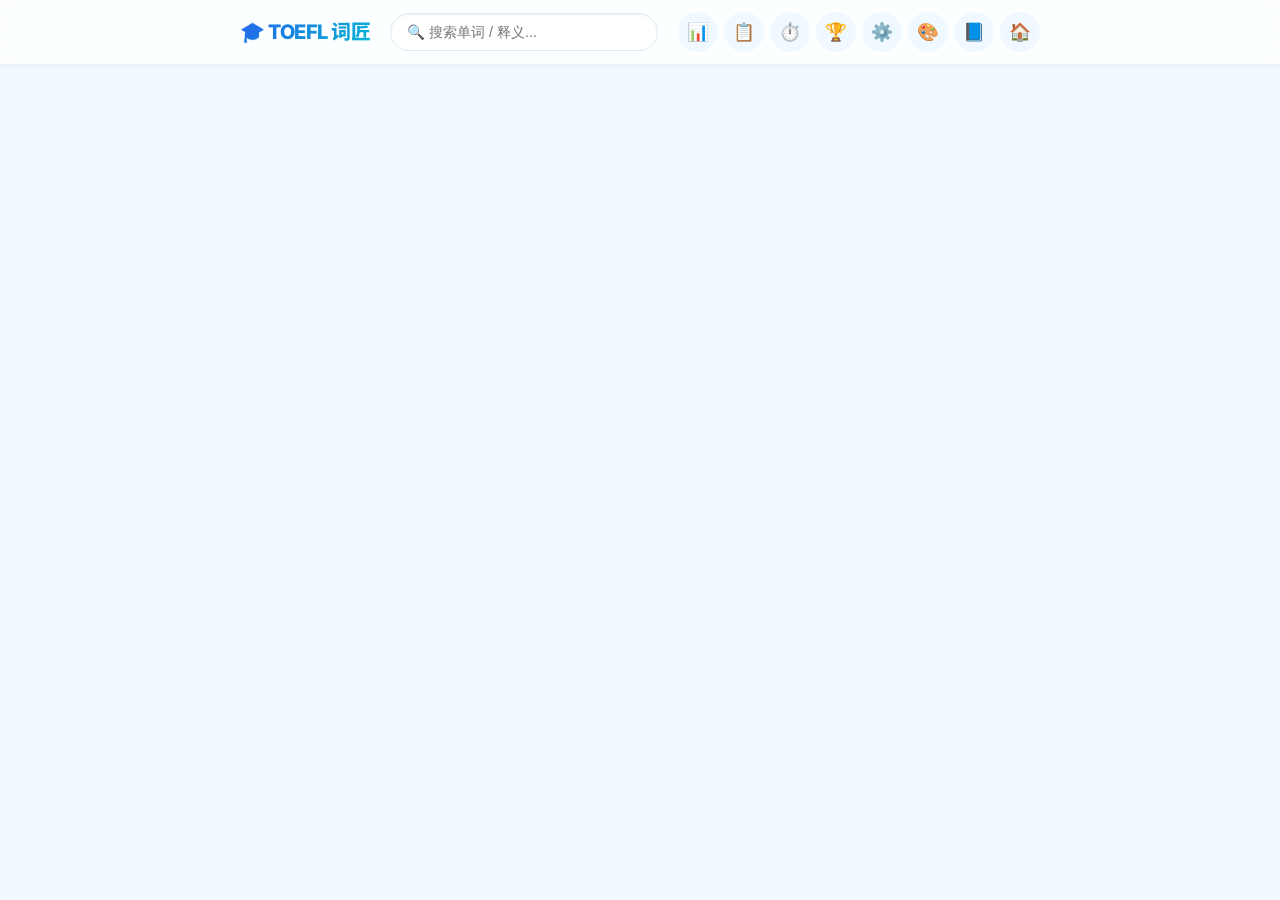
==== commit bc0e1c45: "Update title and add new buttons in index.html" ====
--- a/index.html
+++ b/index.html
@@ -3,7 +3,7 @@
 <head>
     <meta charset="UTF-8">
     <meta name="viewport" content="width=device-width, initial-scale=1.0, maximum-scale=1.0, user-scalable=no">
-    <title>TOEFL 单词记忆</title>
+    <title>TOEFL 单词记忆大师 | 2026 增强版</title>
     <link href="https://fonts.googleapis.com/css2?family=Inter:wght@400;500;600;700;800&family=Noto+Sans+SC:wght@400;500;700&display=swap" rel="stylesheet">
     <link rel="stylesheet" href="style.css">
     <svg width="0" height="0" style="position:absolute;">
@@ -29,6 +29,8 @@
             <div class="header-actions">
                 <button class="icon-btn" id="statBtn" title="学习统计"><span>📊</span></button>
                 <button class="icon-btn" id="listBtn" title="单词列表"><span>📋</span></button>
+                <button class="icon-btn" id="timerBtn" title="番茄钟"><span>⏱️</span></button>
+                <button class="icon-btn" id="badgeBtn" title="成就徽章"><span>🏆</span></button>
                 <button class="icon-btn" id="settingBtn" title="设置"><span>⚙️</span></button>
                 <button class="icon-btn" id="themeToggleBtn" title="切换主题"><span>🎨</span></button>
                 <button class="icon-btn" id="mistakeBtn" title="错题本">
@@ -42,14 +44,24 @@
 
     <main class="main" id="main"></main>
 
+    <!-- Theme Panel -->
     <div class="side-panel" id="themePanel">
         <div class="panel-header">
             <h3>🎨 主题风格</h3>
             <button class="panel-close" onclick="closePanels()">✕</button>
         </div>
         <div id="themeList"></div>
-    </div>
-
+        <div class="setting-card" style="margin-top:16px;">
+            <p>🌙 深色模式</p>
+            <div class="action-group">
+                <button class="btn btn-sm btn-secondary" onclick="setDarkMode('auto')">跟随系统</button>
+                <button class="btn btn-sm btn-secondary" onclick="setDarkMode('light')">浅色</button>
+                <button class="btn btn-sm btn-secondary" onclick="setDarkMode('dark')">深色</button>
+            </div>
+        </div>
+    </div>
+
+    <!-- Mistake Panel -->
     <div class="side-panel" id="mistakePanel">
         <div class="panel-header">
             <h3>📘 错题本</h3>
@@ -60,6 +72,7 @@
         <button class="btn btn-ghost btn-sm" onclick="clearAllMistake()" style="width:100%; margin-top:8px;">🗑️ 清空错题</button>
     </div>
 
+    <!-- Setting Panel -->
     <div class="side-panel" id="settingPanel">
         <div class="panel-header">
             <h3>⚙️ 系统设置</h3>
@@ -81,14 +94,147 @@
                 <button class="btn btn-sm btn-secondary" onclick="setSpeechRate(1.1)">快速</button>
             </div>
         </div>
-    </div>
-
+        <div class="setting-card">
+            <p>💾 数据管理</p>
+            <div class="action-group" style="flex-direction:column;">
+                <button class="btn btn-sm btn-secondary" onclick="exportData()" style="width:100%;">📤 导出学习数据</button>
+                <button class="btn btn-sm btn-secondary" onclick="showImportPanel()" style="width:100%; margin-top:8px;">📥 导入学习数据</button>
+            </div>
+        </div>
+        <div class="setting-card">
+            <p>⌨️ 快捷键</p>
+            <div class="shortcuts-list">
+                <div class="shortcut-row">
+                    <span class="shortcut-desc">播放发音</span>
+                    <span class="shortcut-key"><kbd>Space</kbd></span>
+                </div>
+                <div class="shortcut-row">
+                    <span class="shortcut-desc">上一个单词</span>
+                    <span class="shortcut-key"><kbd>←</kbd></span>
+                </div>
+                <div class="shortcut-row">
+                    <span class="shortcut-desc">下一个单词</span>
+                    <span class="shortcut-key"><kbd>→</kbd></span>
+                </div>
+                <div class="shortcut-row">
+                    <span class="shortcut-desc">标记掌握</span>
+                    <span class="shortcut-key"><kbd>M</kbd></span>
+                </div>
+                <div class="shortcut-row">
+                    <span class="shortcut-desc">标记难词</span>
+                    <span class="shortcut-key"><kbd>D</kbd></span>
+                </div>
+                <div class="shortcut-row">
+                    <span class="shortcut-desc">收藏/取消</span>
+                    <span class="shortcut-key"><kbd>F</kbd></span>
+                </div>
+                <div class="shortcut-row">
+                    <span class="shortcut-desc">测验选项</span>
+                    <span class="shortcut-key"><kbd>1</kbd><kbd>2</kbd><kbd>3</kbd><kbd>4</kbd></span>
+                </div>
+                <div class="shortcut-row">
+                    <span class="shortcut-desc">下一题</span>
+                    <span class="shortcut-key"><kbd>Enter</kbd></span>
+                </div>
+                <div class="shortcut-row">
+                    <span class="shortcut-desc">返回首页</span>
+                    <span class="shortcut-key"><kbd>Esc</kbd></span>
+                </div>
+            </div>
+        </div>
+    </div>
+
+    <!-- Statistics Panel -->
     <div class="side-panel" id="statPanel">
         <div class="panel-header">
             <h3>📊 学习统计</h3>
             <button class="panel-close" onclick="closePanels()">✕</button>
         </div>
         <div id="statContent" class="stat-board"></div>
+        <div class="chart-container">
+            <div class="chart-title">📈 近7天学习趋势</div>
+            <div class="trend-chart" id="trendChart"></div>
+        </div>
+        <div class="chart-container">
+            <div class="chart-title">🔥 学习热力图 (近30天)</div>
+            <div class="heatmap-container" id="heatmapChart"></div>
+            <div class="heatmap-legend">
+                <span>少</span>
+                <div class="heatmap-legend-box" style="background:rgba(37,99,235,0.1)"></div>
+                <div class="heatmap-legend-box" style="background:rgba(37,99,235,0.3)"></div>
+                <div class="heatmap-legend-box" style="background:rgba(37,99,235,0.5)"></div>
+                <div class="heatmap-legend-box" style="background:rgba(37,99,235,0.7)"></div>
+                <div class="heatmap-legend-box" style="background:rgba(37,99,235,0.9)"></div>
+                <span>多</span>
+            </div>
+        </div>
+        <div class="chart-container">
+            <div class="chart-title">⚠️ 薄弱点分析</div>
+            <div id="weakPointAnalysis"></div>
+        </div>
+    </div>
+
+    <!-- Badge/Achievement Panel -->
+    <div class="side-panel" id="badgePanel">
+        <div class="panel-header">
+            <h3>🏆 成就徽章</h3>
+            <button class="panel-close" onclick="closePanels()">✕</button>
+        </div>
+        <div id="badgeContent" class="badge-grid"></div>
+    </div>
+
+    <!-- Timer/Pomodoro Panel -->
+    <div class="side-panel" id="timerPanel">
+        <div class="panel-header">
+            <h3>⏱️ 番茄钟</h3>
+            <button class="panel-close" onclick="closePanels()">✕</button>
+        </div>
+        <div class="timer-display">
+            <div class="timer-circle" id="timerDisplay">25:00</div>
+            <div class="timer-label" id="timerLabel">专注学习</div>
+            <div class="action-group" style="justify-content:center;">
+                <button class="btn btn-primary" id="timerStartBtn" onclick="toggleTimer()">▶ 开始</button>
+                <button class="btn btn-secondary" onclick="resetTimer()">🔄 重置</button>
+            </div>
+        </div>
+        <div class="setting-card">
+            <p>⏰ 计时设置</p>
+            <div class="action-group">
+                <button class="btn btn-sm btn-secondary" onclick="setTimerDuration(15)">15分钟</button>
+                <button class="btn btn-sm btn-secondary" onclick="setTimerDuration(25)">25分钟</button>
+                <button class="btn btn-sm btn-secondary" onclick="setTimerDuration(45)">45分钟</button>
+            </div>
+        </div>
+        <div class="stat-board" style="margin-top:16px;">
+            <div class="stat-row">
+                <span class="stat-row-label">📚 今日学习时长</span>
+                <span class="stat-row-value" id="todayStudyTime">0分钟</span>
+            </div>
+            <div class="stat-row">
+                <span class="stat-row-label">🍅 完成番茄数</span>
+                <span class="stat-row-value" id="completedPomodoros">0</span>
+            </div>
+            <div class="stat-row">
+                <span class="stat-row-label">⏳ 累计学习时长</span>
+                <span class="stat-row-value" id="totalStudyTime">0分钟</span>
+            </div>
+        </div>
+    </div>
+
+    <!-- Import Data Panel -->
+    <div class="side-panel" id="importPanel">
+        <div class="panel-header">
+            <h3>📥 导入数据</h3>
+            <button class="panel-close" onclick="closePanels()">✕</button>
+        </div>
+        <div class="import-export-area">
+            <p style="font-size:0.85rem; color:var(--text-muted); margin-bottom:8px;">粘贴之前导出的JSON数据：</p>
+            <textarea id="importDataArea" placeholder="在此粘贴JSON数据..."></textarea>
+            <div class="action-group" style="margin-top:12px;">
+                <button class="btn btn-primary" onclick="importData()" style="flex:1;">✅ 确认导入</button>
+                <button class="btn btn-ghost" onclick="closePanels()" style="flex:1;">取消</button>
+            </div>
+        </div>
     </div>
 
     <script src="app.js"></script>
